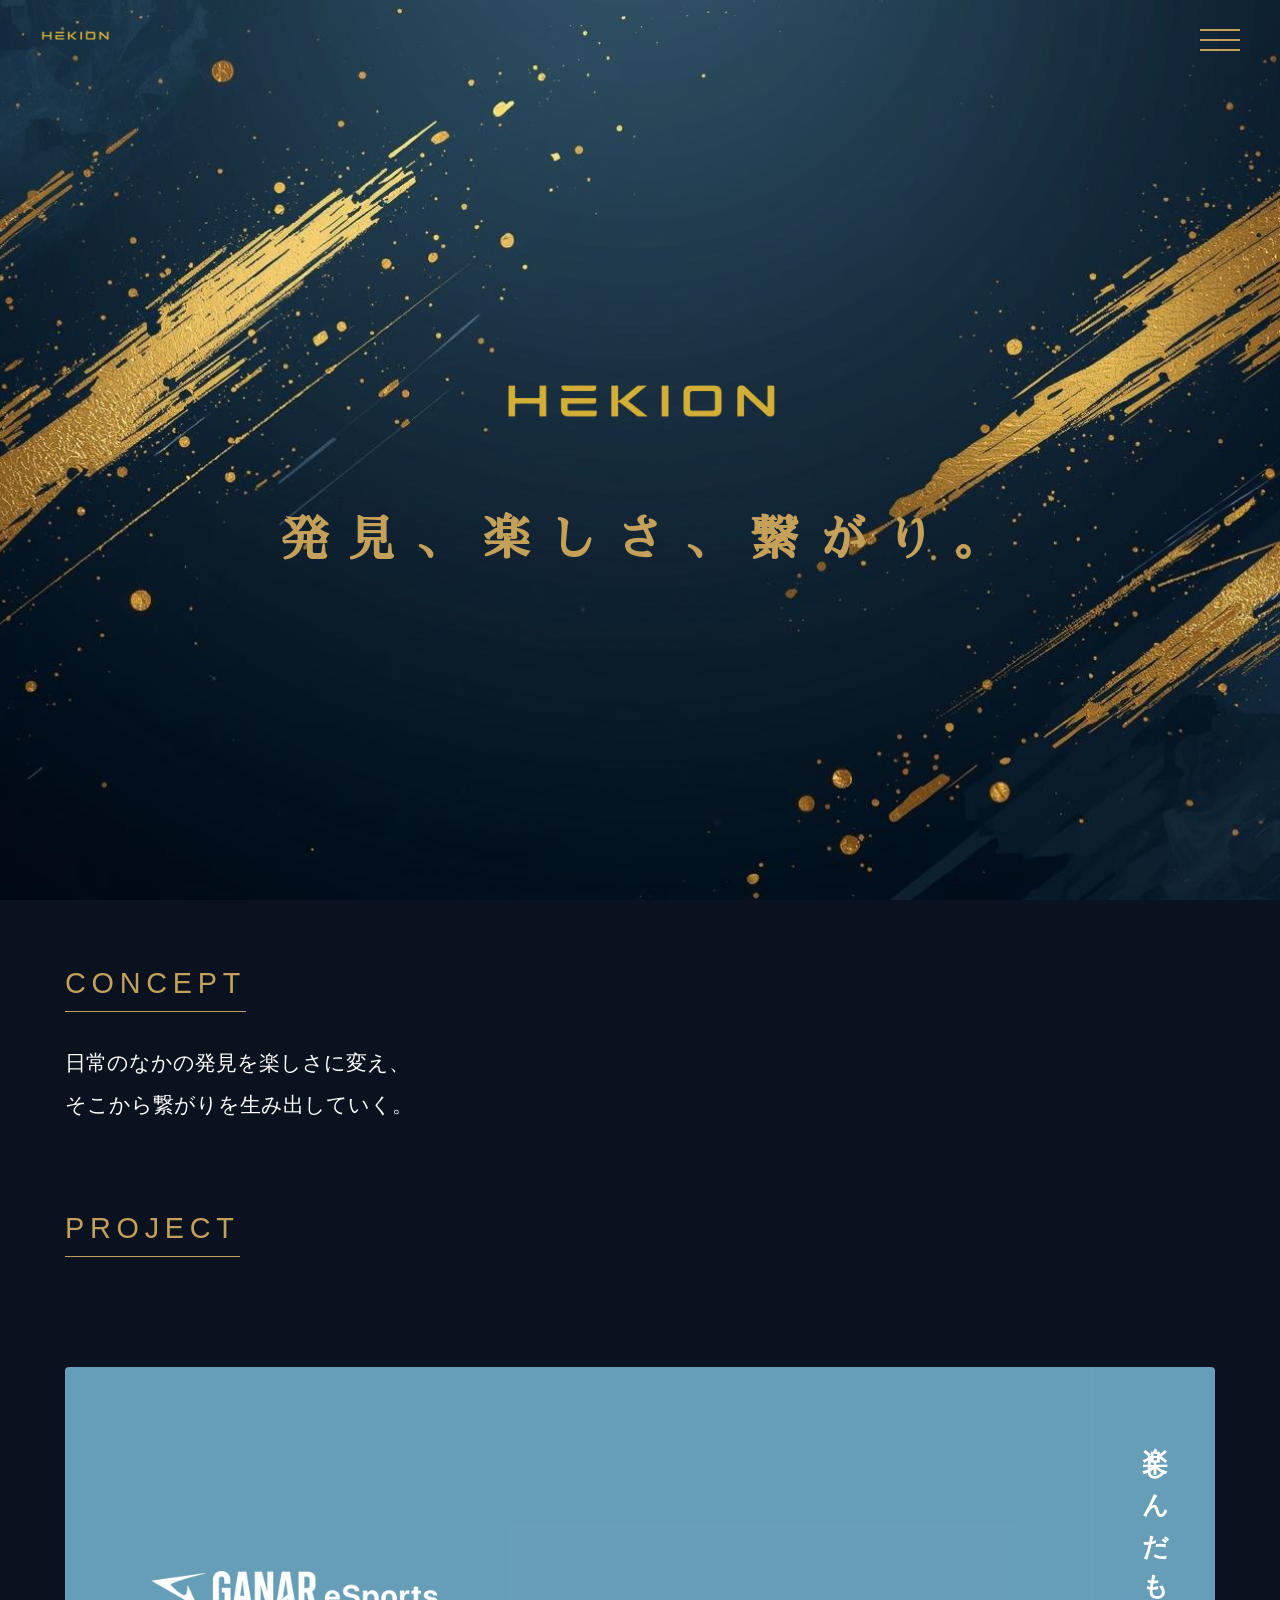
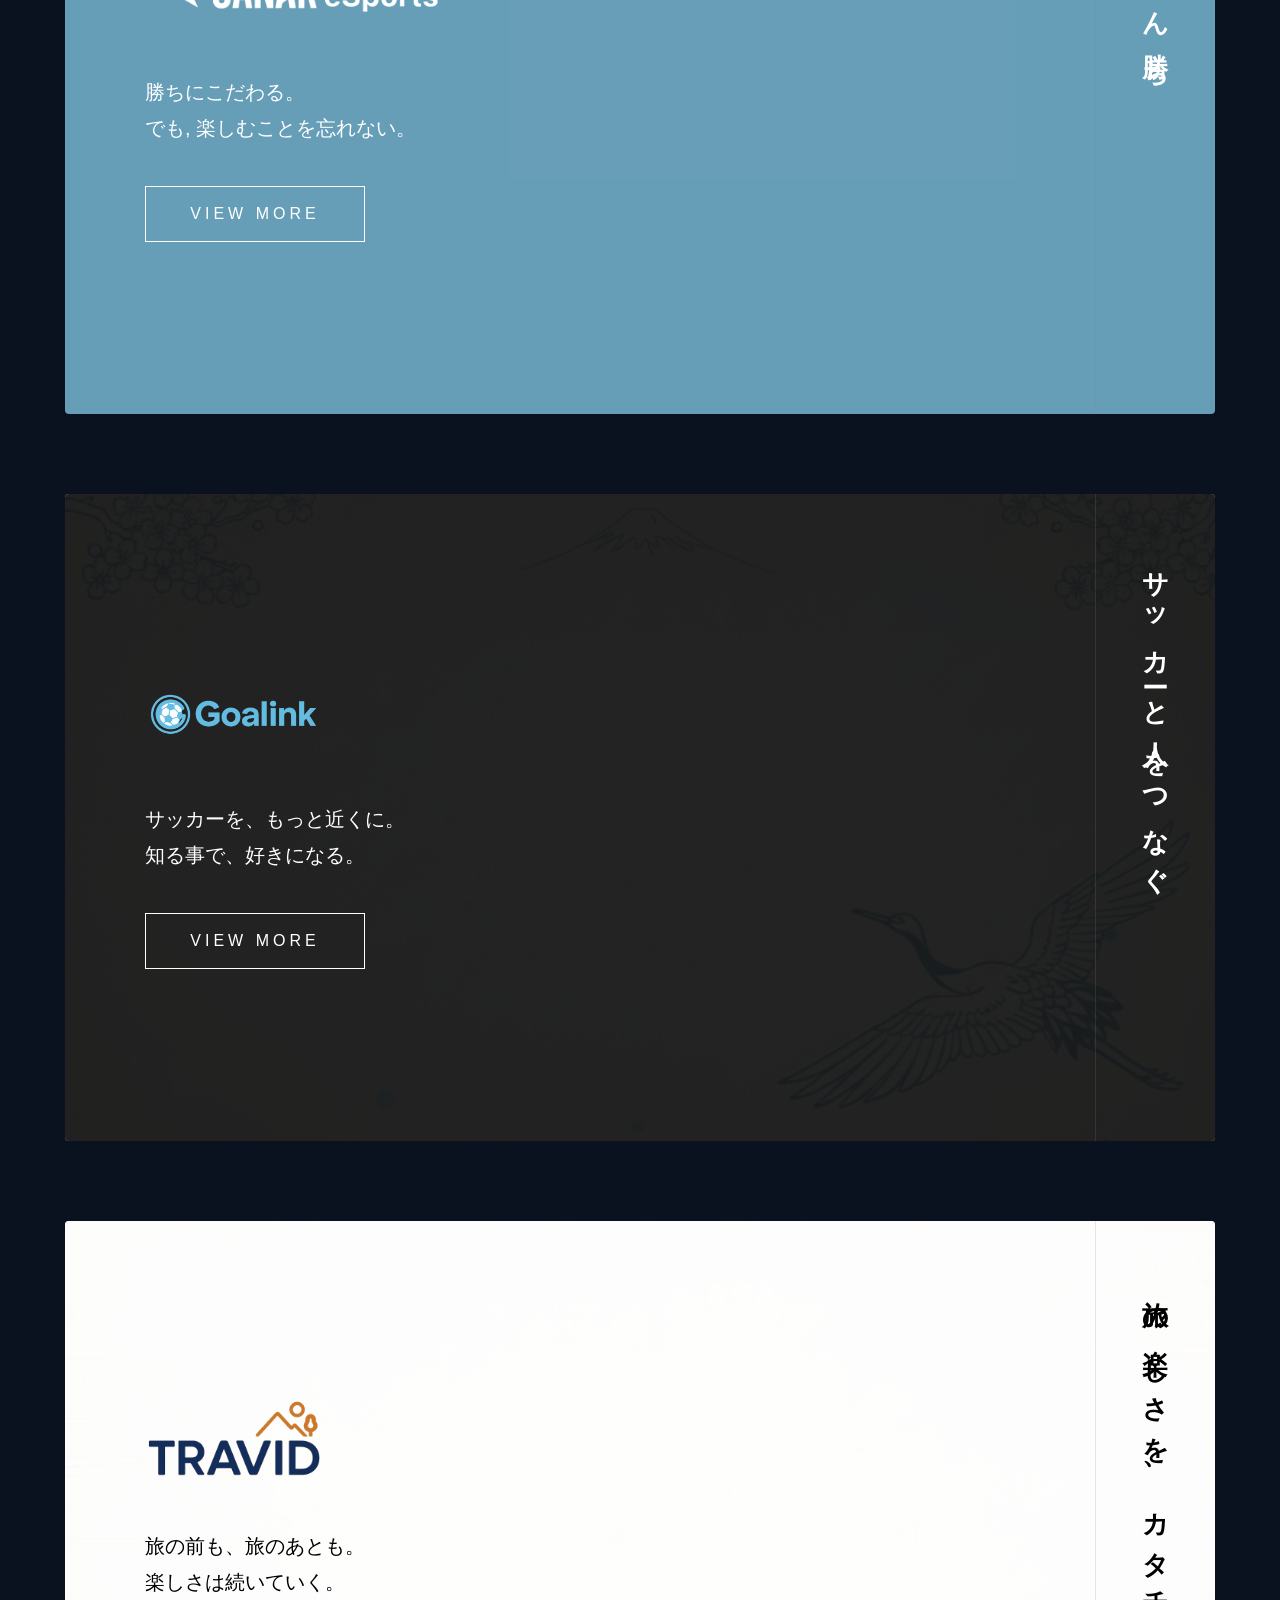
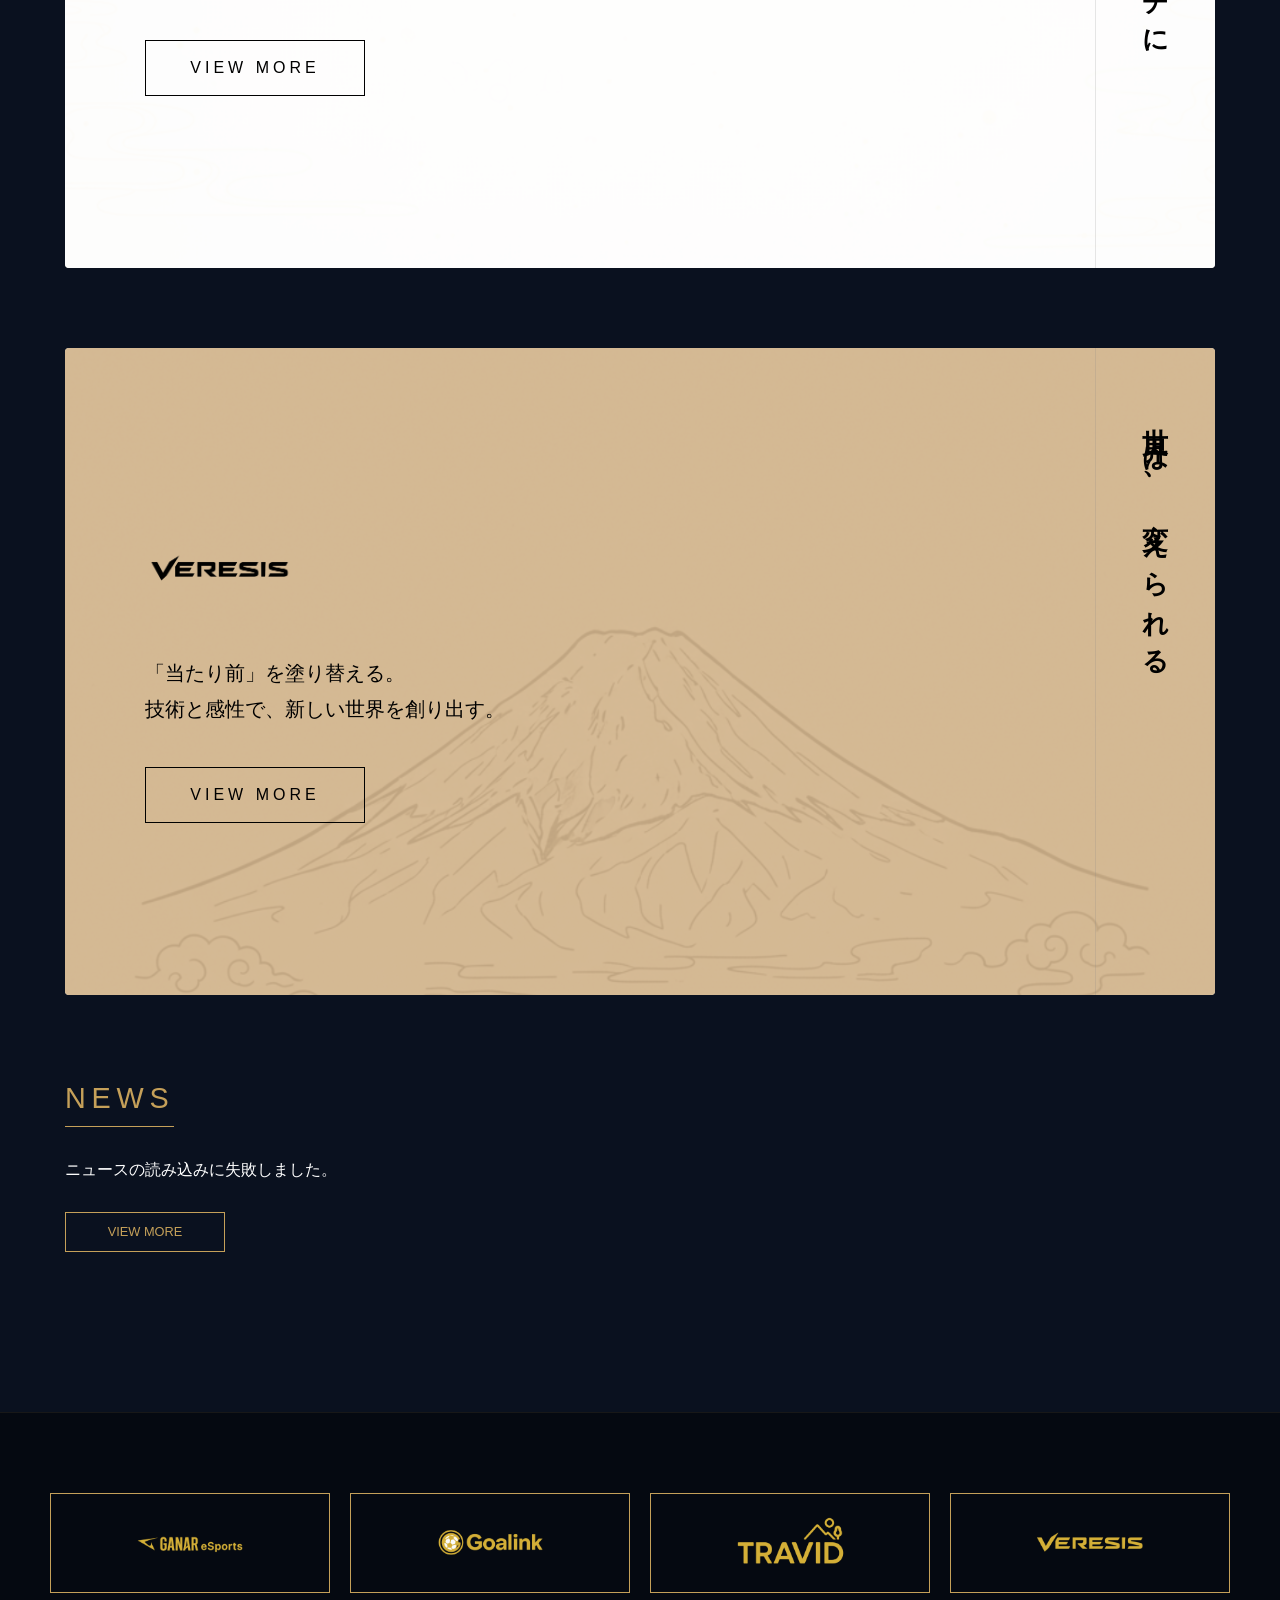
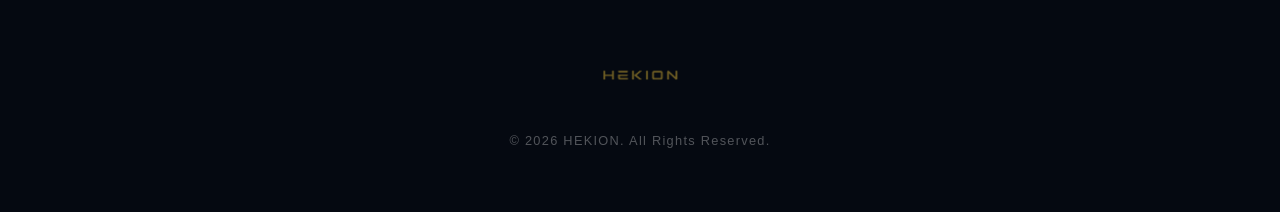
==== index.html @ 3b3b5513 "Update index.html" ====
<!DOCTYPE html>
<html lang="ja">
<head>
    <meta charset="UTF-8">
    <meta name="viewport" content="width=device-width, initial-scale=1.0, maximum-scale=1.0, user-scalable=no">
    <title>HEKION公式サイト</title>
    <link rel="stylesheet" href="https://cdnjs.cloudflare.com/ajax/libs/font-awesome/6.0.0/css/all.min.css">
    <link href="https://fonts.googleapis.com/css2?family=Sawarabi+Mincho&display=swap" rel="stylesheet">
    <style>
        :root {
            --bg-navy: #0a111f;
            --gold: #c5a059;
            --white: #ffffff;
            --black: #000000;
            --overlay-ganar: rgba(135, 206, 235, 0.75);
            --overlay-goalink: rgba(0, 0, 0, 0.85);
            --overlay-travid: rgba(255, 255, 255, 0.95);
            --overlay-veresis: rgba(210, 180, 140, 0.9); /* サンドベージュのオーバーレイ */
            --ease-out-expo: cubic-bezier(0.19, 1, 0.22, 1);
        }

        /* Base Settings */
        * { margin: 0; padding: 0; box-sizing: border-box; outline: none; }
        html { font-size: 16px; scroll-behavior: smooth; }
        body {
            background-color: var(--bg-navy);
            color: var(--white);
            font-family: "Helvetica Neue", Arial, "Hiragino Kaku Gothic ProN", sans-serif;
            overflow-x: hidden;
            line-height: 1.6;
            -webkit-font-smoothing: antialiased;
        }

        .bg-layer { position: fixed; inset: 0; z-index: -1; pointer-events: none; }
        .bg-pattern {
            position: absolute; inset: 0;
            background-image: radial-gradient(circle at 2px 2px, rgba(197, 160, 89, 0.08) 1.5px, transparent 0);
            background-size: 50px 50px;
        }

        /* Header */
        header {
            position: fixed; top: 0; left: 0; width: 100%; height: 80px;
            display: flex; justify-content: space-between; align-items: center;
            padding: 0 40px; z-index: 5000; transition: 0.4s;
        }
        header.scrolled { background: rgba(10, 17, 31, 0.9); backdrop-filter: blur(10px); height: 70px; }
        .header-logo img { height: 40px; cursor: pointer; }

        .menu-open-btn {
            background: none; border: none; cursor: pointer;
            width: 40px; height: 40px; display: flex; flex-direction: column; justify-content: center; gap: 8px;
        }
        .menu-open-btn span { display: block; width: 100%; height: 2px; background: var(--gold); transition: 0.3s; }

        /* Side Menu */
        .side-nav {
            position: fixed; top: 0; right: -100%; width: 100%; max-width: 400px; height: 100vh;
            background: #050911; z-index: 9000; transition: right 0.6s var(--ease-out-expo);
            padding: 100px 40px; box-shadow: -10px 0 30px rgba(0,0,0,0.5);
        }
        .side-nav.active { right: 0; }
        .menu-close-btn {
            position: absolute; top: 30px; right: 30px; background: none; border: none;
            width: 44px; height: 44px; cursor: pointer; display: flex; justify-content: center; align-items: center;
        }
        .menu-close-btn i { color: var(--gold); font-size: 2rem; }
        .side-nav ul { list-style: none; }
        .side-nav li { margin-bottom: 25px; }
        .side-nav a { 
            color: var(--white); text-decoration: none; font-size: 0.95rem; 
            display: flex; align-items: center; justify-content: flex-start;
        }
        .side-nav small { color: var(--gold); opacity: 0.6; margin-left: 15px; font-size: 0.75rem; }
        .side-submenu { padding: 15px 0 0 20px; display: none; }
        .side-submenu.open { display: block; }
        .side-nav a i { margin-left: 10px; font-size: 0.8rem; }

        /* Main Visual */
        .mv { width: 100%; height: 100vh; position: relative; display: flex; flex-direction: column; justify-content: center; align-items: center; text-align: center; padding: 0 20px; }
        .mv-bg { position: absolute; inset: 0; background-size: cover; background-position: center; z-index: -1; }
        @media (min-width: 769px) { .mv-bg { background-image: url('mv_pc_bg.png'); } }
        @media (max-width: 768px) { .mv-bg { background-image: url('mv_sp_bg.png'); } }
        .mv-logo { width: 280px; max-width: 70%; margin-bottom: 20px; opacity: 0; transform: translateY(20px); transition: 1s 0.3s forwards; }
        .mv-copy {
            font-family: 'Sawarabi Mincho', serif;
            font-size: clamp(1rem, 6vw, 3rem); color: var(--gold); letter-spacing: 0.4em; font-weight: bold;
            white-space: nowrap; margin-left: 0.4em; opacity: 0; transform: translateY(20px); transition: 1s 0.6s forwards;
        }
        .loaded .mv-logo, .loaded .mv-copy { opacity: 1; transform: translateY(0); }

        /* Content Area */
        .main-content { max-width: 1200px; margin: 0 auto; padding: 60px 25px; }
        .section-title { 
            font-size: 1.8rem; color: var(--gold); letter-spacing: 0.2em; 
            border-bottom: 1px solid var(--gold); padding-bottom: 5px; 
            display: table;
            font-weight: 200; margin-bottom: 30px; 
        }
        .concept-body { margin-bottom: 80px; }
        .concept-text { font-size: 1.3rem; line-height: 2; font-weight: 300; }

        /* Project Cards */
        .project-grid { display: flex; flex-direction: column; gap: 80px; }
        .project-card { position: relative; width: 100%; aspect-ratio: 16 / 9; display: flex; border-radius: 4px; overflow: hidden; }
        .card-bg { position: absolute; inset: 0; background-size: cover; background-position: center; z-index: 1; }
        .card-ganar .card-bg { background-image: url('bg_ganar.png'); }
        .card-goalink .card-bg { background-image: url('bg_goalink.png'); }
        .card-travid .card-bg { background-image: url('bg_travid.png'); }
        .card-veresis .card-bg { background-image: url('bg_veresis.png'); }
        
        .project-card::before { content: ""; position: absolute; inset: 0; z-index: 2; }
        .card-ganar::before { background: var(--overlay-ganar); }
        .card-goalink::before { background: var(--overlay-goalink); }
        .card-travid::before { background: var(--overlay-travid); }
        .card-veresis::before { background: var(--overlay-veresis); }

        .card-inner { position: relative; z-index: 10; flex: 1; padding: 80px; display: flex; flex-direction: column; justify-content: center; align-items: flex-start; }
        .card-logo { height: 100px; width: auto; max-width: 70%; object-fit: contain; margin-bottom: 35px; }
        .card-desc { font-size: 1.25rem; margin-bottom: 40px; line-height: 1.8; font-weight: 400; }
        .btn-viewmore { width: 220px; height: 56px; display: flex; justify-content: center; align-items: center; border: 1px solid currentColor; text-decoration: none; font-size: 1rem; letter-spacing: 0.25em; color: inherit; transition: 0.3s; }
        .btn-viewmore:hover { background: rgba(255, 255, 255, 0.1); }

        .card-side { position: relative; z-index: 10; width: 120px; display: flex; flex-direction: column; justify-content: center; align-items: center; padding: 60px 0; writing-mode: vertical-rl; font-size: 1.6rem; letter-spacing: 0.4em; border-left: 1px solid rgba(128, 128, 128, 0.2); font-weight: bold; }
        .card-side span { white-space: nowrap; display: flex; flex-direction: column; justify-content: flex-end; height: 100%; }
        
        .card-ganar, .card-goalink { color: var(--white); } 
        .card-travid, .card-veresis { color: var(--black); }

        /* News */
        .news-section { margin-top: 80px; }
        .news-item { padding: 20px 0; border-bottom: 1px solid rgba(197, 160, 89, 0.1); cursor: pointer; display: flex; flex-direction: column; gap: 8px; }
        .news-meta { display: flex; align-items: center; gap: 15px; }
        .news-date { color: var(--gold); font-weight: bold; font-size: 0.95rem; }
        .news-tag { background: var(--gold); color: var(--bg-navy); font-size: 0.7rem; padding: 2px 10px; font-weight: bold; border-radius: 2px; text-transform: uppercase; }
        .news-text { font-size: 1rem; }
        .news-btn-area { margin-top: 30px; }
        .btn-news-more { width: 160px; height: 40px; display: flex; justify-content: center; align-items: center; border: 1px solid var(--gold); color: var(--gold); text-decoration: none; font-size: 0.8rem; }

        /* Footer */
        footer { background: #050911; padding: 80px 20px 60px; text-align: center; margin-top: 100px; border-top: 1px solid rgba(197, 160, 89, 0.1); }
        .footer-site-links { display: flex; justify-content: center; gap: 20px; margin-bottom: 60px; flex-wrap: wrap; }
        .footer-link-box { width: 280px; height: 100px; border: 1px solid var(--gold); display: flex; justify-content: center; align-items: center; text-decoration: none; transition: 0.4s; padding: 10px; }
        .footer-link-box:hover { background: rgba(197, 160, 89, 0.05); }
        .footer-link-box img { max-height: 80%; max-width: 90%; object-fit: contain; }
        .footer-logo { height: 45px; opacity: 0.5; margin-bottom: 25px; }
        .copyright { font-size: 0.8rem; opacity: 0.3; letter-spacing: 0.1em; }

        /* Page Top Button */
        .pagetop {
            position: fixed; right: 30px; bottom: 30px; width: 60px; height: 60px;
            background: transparent; border: 2px solid var(--gold); border-radius: 50%;
            display: flex; justify-content: center; align-items: center; z-index: 4000;
            text-decoration: none; transition: 0.4s; opacity: 0; visibility: hidden;
        }
        .pagetop.visible { opacity: 1; visibility: visible; }
        .pagetop::before {
            content: ""; width: 15px; height: 15px; border-top: 2px solid var(--gold); border-left: 2px solid var(--gold);
            transform: rotate(45deg) translate(3px, 3px);
        }

        @media (max-width: 768px) {
            .main-content { padding: 40px 20px; }
            .project-grid { gap: 60px; }
            .card-inner { padding: 25px; }
            .card-logo { height: 45px; margin-bottom: 15px; }
            .card-desc { font-size: 0.8rem; margin-bottom: 20px; }
            .btn-viewmore { width: 140px; height: 40px; font-size: 0.75rem; }
            .card-side { width: 50px; font-size: 0.85rem; padding: 20px 0; }
            .card-side span { white-space: normal; justify-content: flex-end; }
            .card-side br { display: block; }
            .footer-site-links { flex-direction: column; align-items: center; }
            .footer-link-box { width: 100%; max-width: 320px; height: 85px; }
            .pagetop { right: 20px; bottom: 20px; width: 50px; height: 50px; }
        }
        
        @media (min-width: 769px) {
            .card-side br { display: none; }
            .card-side span { white-space: nowrap; }
        }
    </style>
</head>
<body>
    <div class="bg-layer"><div class="bg-pattern"></div></div>

    <header id="header">
        <div class="header-logo" onclick="location.href='index.html'"><img src="gold_hekionlogo.png" alt="HEKION"></div>
        <button class="menu-open-btn" id="openBtn"><span></span><span></span><span></span></button>
    </header>

    <nav class="side-nav" id="sideNav">
        <button class="menu-close-btn" id="closeBtn"><i class="fas fa-times"></i></button>
        <ul>
            <li><a href="index.html">TOP<small>トップ</small></a></li>
            <li><a href="about.html">ABOUT<small>HEKIONについて</small></a></li>
            <li>
                <a href="#" id="toggleProjects">PROJECTS<small>事業紹介</small> <i class="fas fa-chevron-down"></i></a>
                <ul class="side-submenu" id="subMenu">
                    <li><a href="ganar.html">- GANAR</a></li>
                    <li><a href="goalink.html">- Goalink</a></li>
                    <li><a href="travid.html">- TRAVID</a></li>
                    <li><a href="veresis.html">- VERESIS</a></li>
                </ul>
            </li>
            <li><a href="news.html">NEWS<small>ニュース</small></a></li>
        </ul>
    </nav>

    <section class="mv" id="mv">
        <div class="mv-bg"></div>
        <img src="gold_hekionlogo.png" class="mv-logo">
        <h1 class="mv-copy">発見、楽しさ、繋がり。</h1>
    </section>

    <main class="main-content">
        <section class="concept-body">
            <h2 class="section-title">CONCEPT</h2>
            <p class="concept-text">日常のなかの発見を楽しさに変え、<br>そこから繋がりを生み出していく。</p>
        </section>

        <section class="project-grid">
            <div><h2 class="section-title">PROJECT</h2></div>
            
            <div class="project-card card-ganar">
                <div class="card-bg"></div>
                <div class="card-inner">
                    <img src="ganarlogo.png" class="card-logo">
                    <p class="card-desc">勝ちにこだわる。<br>でも, 楽しむことを忘れない。</p>
                    <a href="ganar.html" class="btn-viewmore">VIEW MORE</a>
                </div>
                <div class="card-side"><span>楽しんだもん勝ち</span></div>
            </div>

            <div class="project-card card-goalink">
                <div class="card-bg"></div>
                <div class="card-inner">
                    <img src="goalinklogo.png" class="card-logo">
                    <p class="card-desc">サッカーを、もっと近くに。<br>知る事で、好きになる。</p>
                    <a href="goalink.html" class="btn-viewmore">VIEW MORE</a>
                </div>
                <div class="card-side"><span>サッカーと人を<br>つなぐ</span></div>
            </div>

            <div class="project-card card-travid">
                <div class="card-bg"></div>
                <div class="card-inner">
                    <img src="travidlogo.png" class="card-logo">
                    <p class="card-desc">旅の前も、旅のあとも。<br>楽しさは続いていく。</p>
                    <a href="travid.html" class="btn-viewmore">VIEW MORE</a>
                </div>
                <div class="card-side"><span>旅の楽しさを、<br>カタチに</span></div>
            </div>

            <div class="project-card card-veresis">
                <div class="card-bg"></div>
                <div class="card-inner">
                    <img src="veresislogo.png" class="card-logo">
                    <p class="card-desc">「当たり前」を塗り替える。<br>技術と感性で、新しい世界を創り出す。</p>
                    <a href="veresis.html" class="btn-viewmore">VIEW MORE</a>
                </div>
                <div class="card-side"><span>世界は、<br>変えられる</span></div>
            </div>
        </section>

        <section class="news-section">
            <h2 class="section-title">NEWS</h2>
            <div id="news-container">
                <p>Loading news...</p>
            </div>
            <div class="news-btn-area"><a href="news.html" class="btn-news-more">VIEW MORE</a></div>
        </section>
    </main>

    <footer>
        <div class="footer-site-links">
            <a href="https://hekion.github.io/ganar/index.html" class="footer-link-box" target="_blank" rel="noopener noreferrer"><img src="gold_ganarlogo.png" alt="GANAR"></a>
            <a href="https://hekion.github.io/goalinkjp/index.html" class="footer-link-box" target="_blank" rel="noopener noreferrer"><img src="gold_goalinklogo.png" alt="Goalink"></a>
            <a href="https://note.com/travid" class="footer-link-box" target="_blank" rel="noopener noreferrer"><img src="gold_travidlogo.png" alt="TRAVID"></a>
            <a href="https://hekion.github.io/veresis/" class="footer-link-box" target="_blank" rel="noopener noreferrer"><img src="gold_veresislogo.png" alt="VERESIS"></a>
        </div>
        <img src="gold_hekionlogo.png" class="footer-logo">
        <p class="copyright">&copy; 2026 HEKION. All Rights Reserved.</p>
    </footer>

    <a href="#" class="pagetop" id="pageTop"></a>

    <script>
        const openBtn = document.getElementById('openBtn');
        const closeBtn = document.getElementById('closeBtn');
        const sideNav = document.getElementById('sideNav');
        const toggleProjects = document.getElementById('toggleProjects');
        const subMenu = document.getElementById('subMenu');
        const pageTop = document.getElementById('pageTop');

        window.onload = () => {
            document.getElementById('mv').classList.add('loaded');
            fetchNews();
        };

        async function fetchNews() {
            const endpoint = "https://script.google.com/macros/s/AKfycbxsimQpAMn1nBVO2Kp5tqby_KeX-8Tk3Me8WVokGIVbaUmF2EdtmXCXdtXSskSYsAf1/exec";
            const container = document.getElementById('news-container');
            
            try {
                const response = await fetch(endpoint);
                const data = await response.json();
                
                container.innerHTML = '';
                if (!data || data.length === 0) {
                    container.innerHTML = '<p>現在ニュースはありません。</p>';
                    return;
                }
                
                const latestThree = data.slice(0, 3);
                
                latestThree.forEach(item => {
                    const html = `
                        <div class="news-item" onclick="location.href='newspage.html?id=${item.id}'">
                            <div class="news-meta">
                                <span class="news-date">${item.date}</span>
                                <span class="news-tag">${item.tag}</span>
                            </div>
                            <span class="news-text">${item.title}</span>
                        </div>
                    `;
                    container.insertAdjacentHTML('beforeend', html);
                });
            } catch (error) {
                container.innerHTML = '<p>ニュースの読み込みに失敗しました。</p>';
            }
        }

        openBtn.onclick = () => sideNav.classList.add('active');
        closeBtn.onclick = () => sideNav.classList.remove('active');
        toggleProjects.onclick = (e) => { e.preventDefault(); subMenu.classList.toggle('open'); };
        
        window.onscroll = () => {
            const header = document.getElementById('header');
            if (window.pageYOffset > 50) header.classList.add('scrolled');
            else header.classList.remove('scrolled');
            
            if (window.pageYOffset > 300) pageTop.classList.add('visible');
            else pageTop.classList.remove('visible');
        };

        pageTop.onclick = (e) => {
            e.preventDefault();
            window.scrollTo({ top: 0, behavior: 'smooth' });
        };
    </script>
</body>
</html>
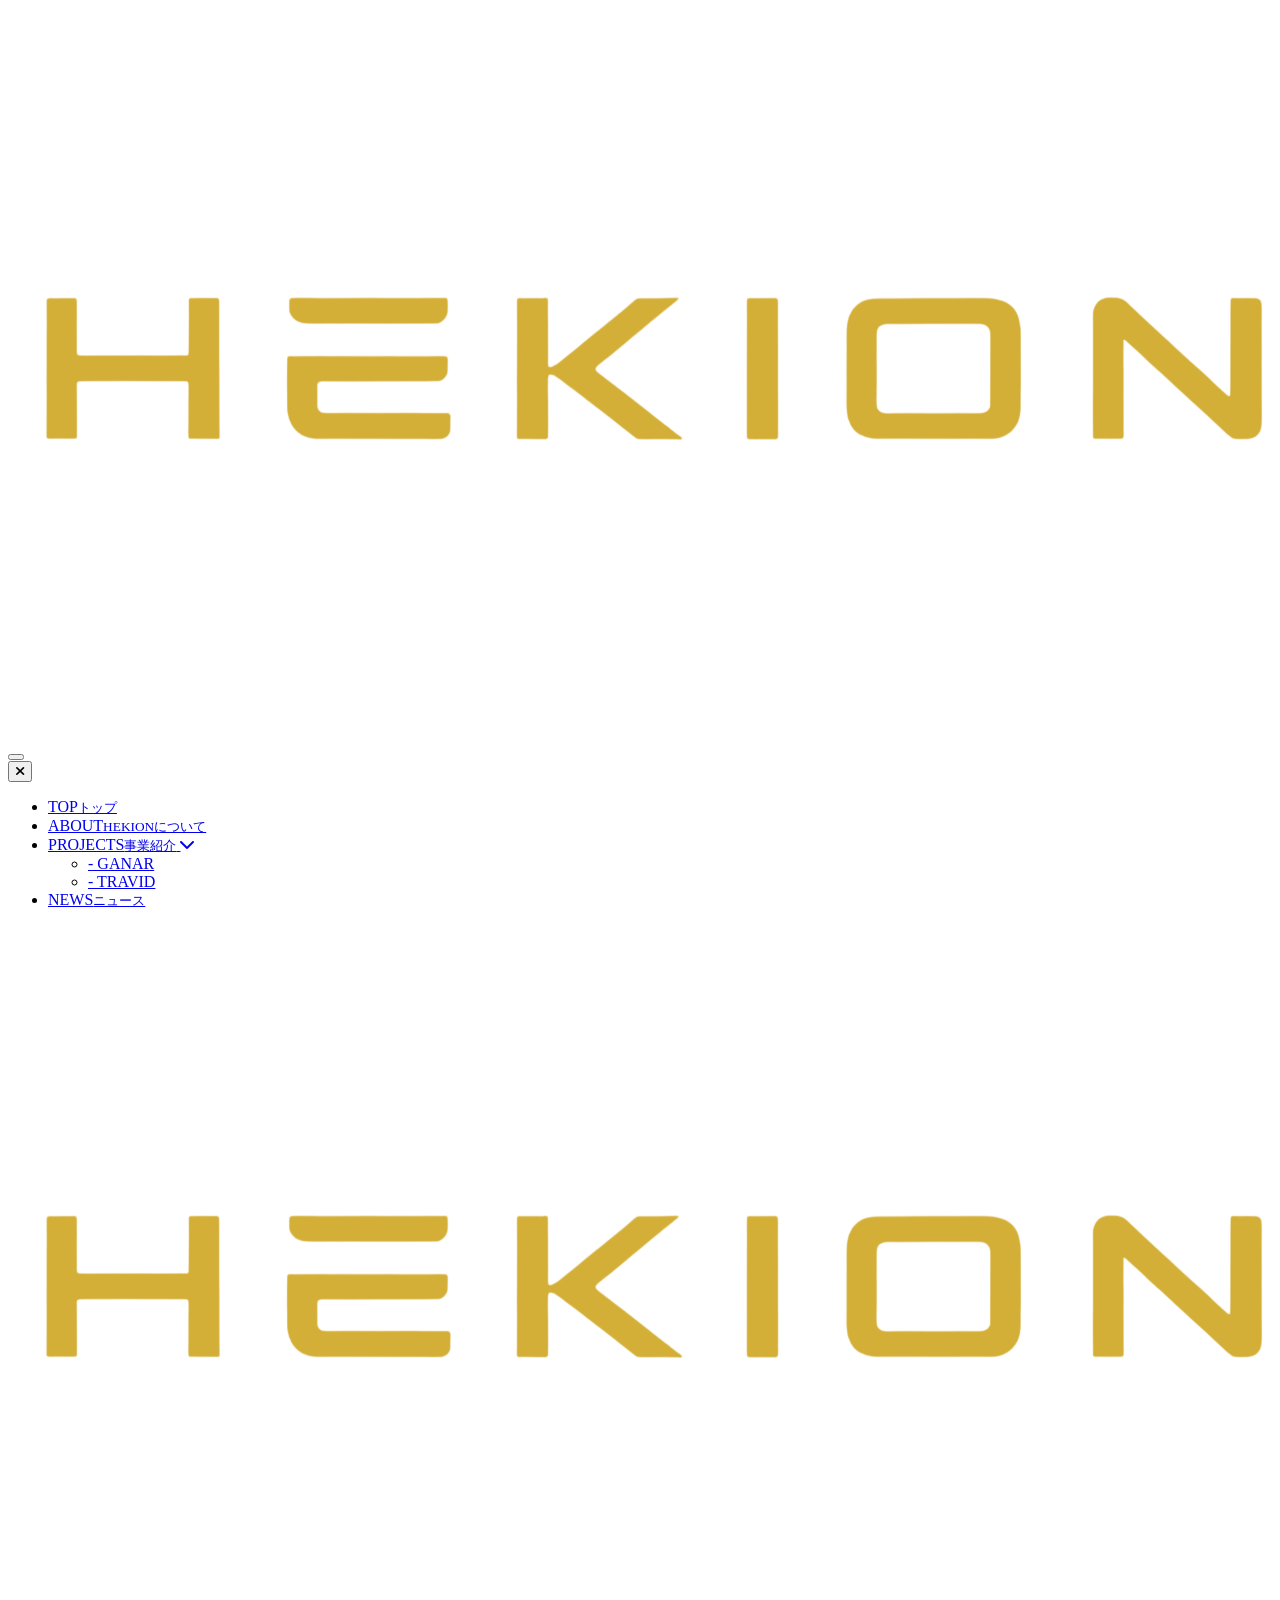
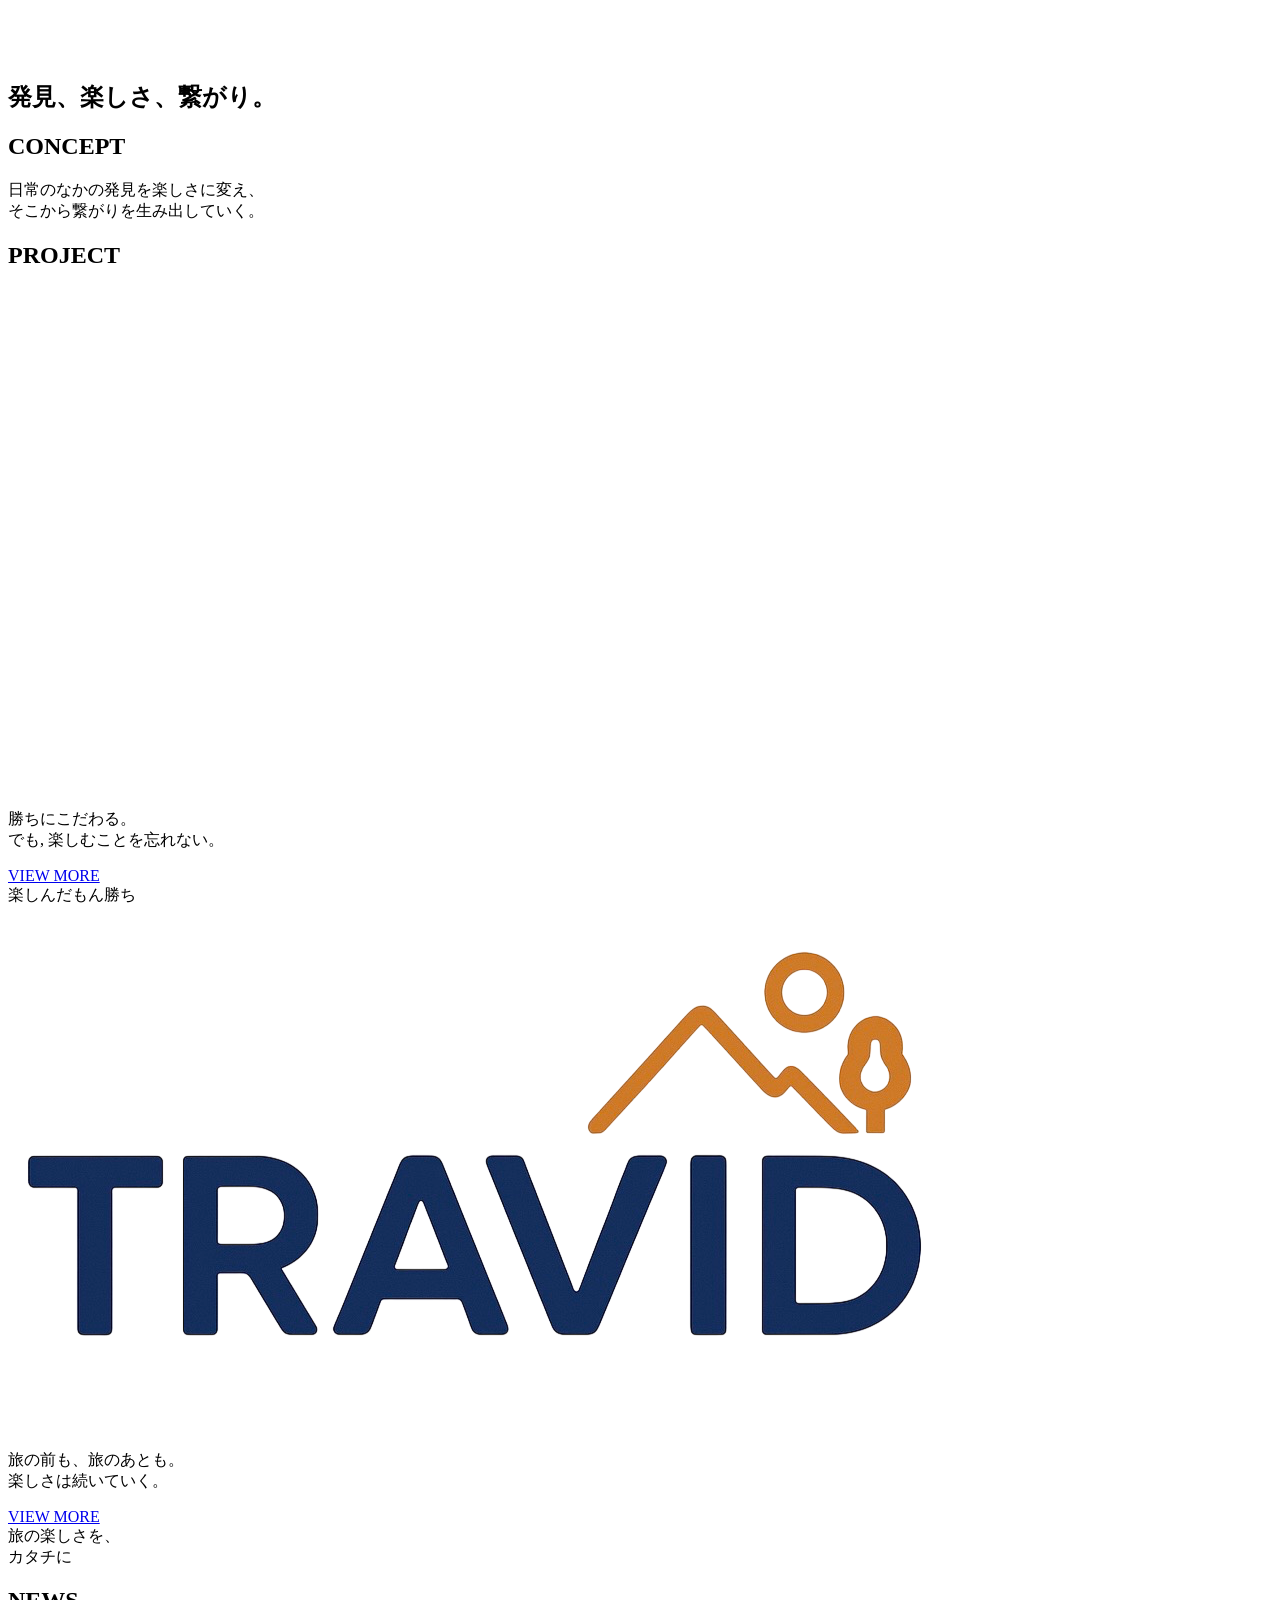
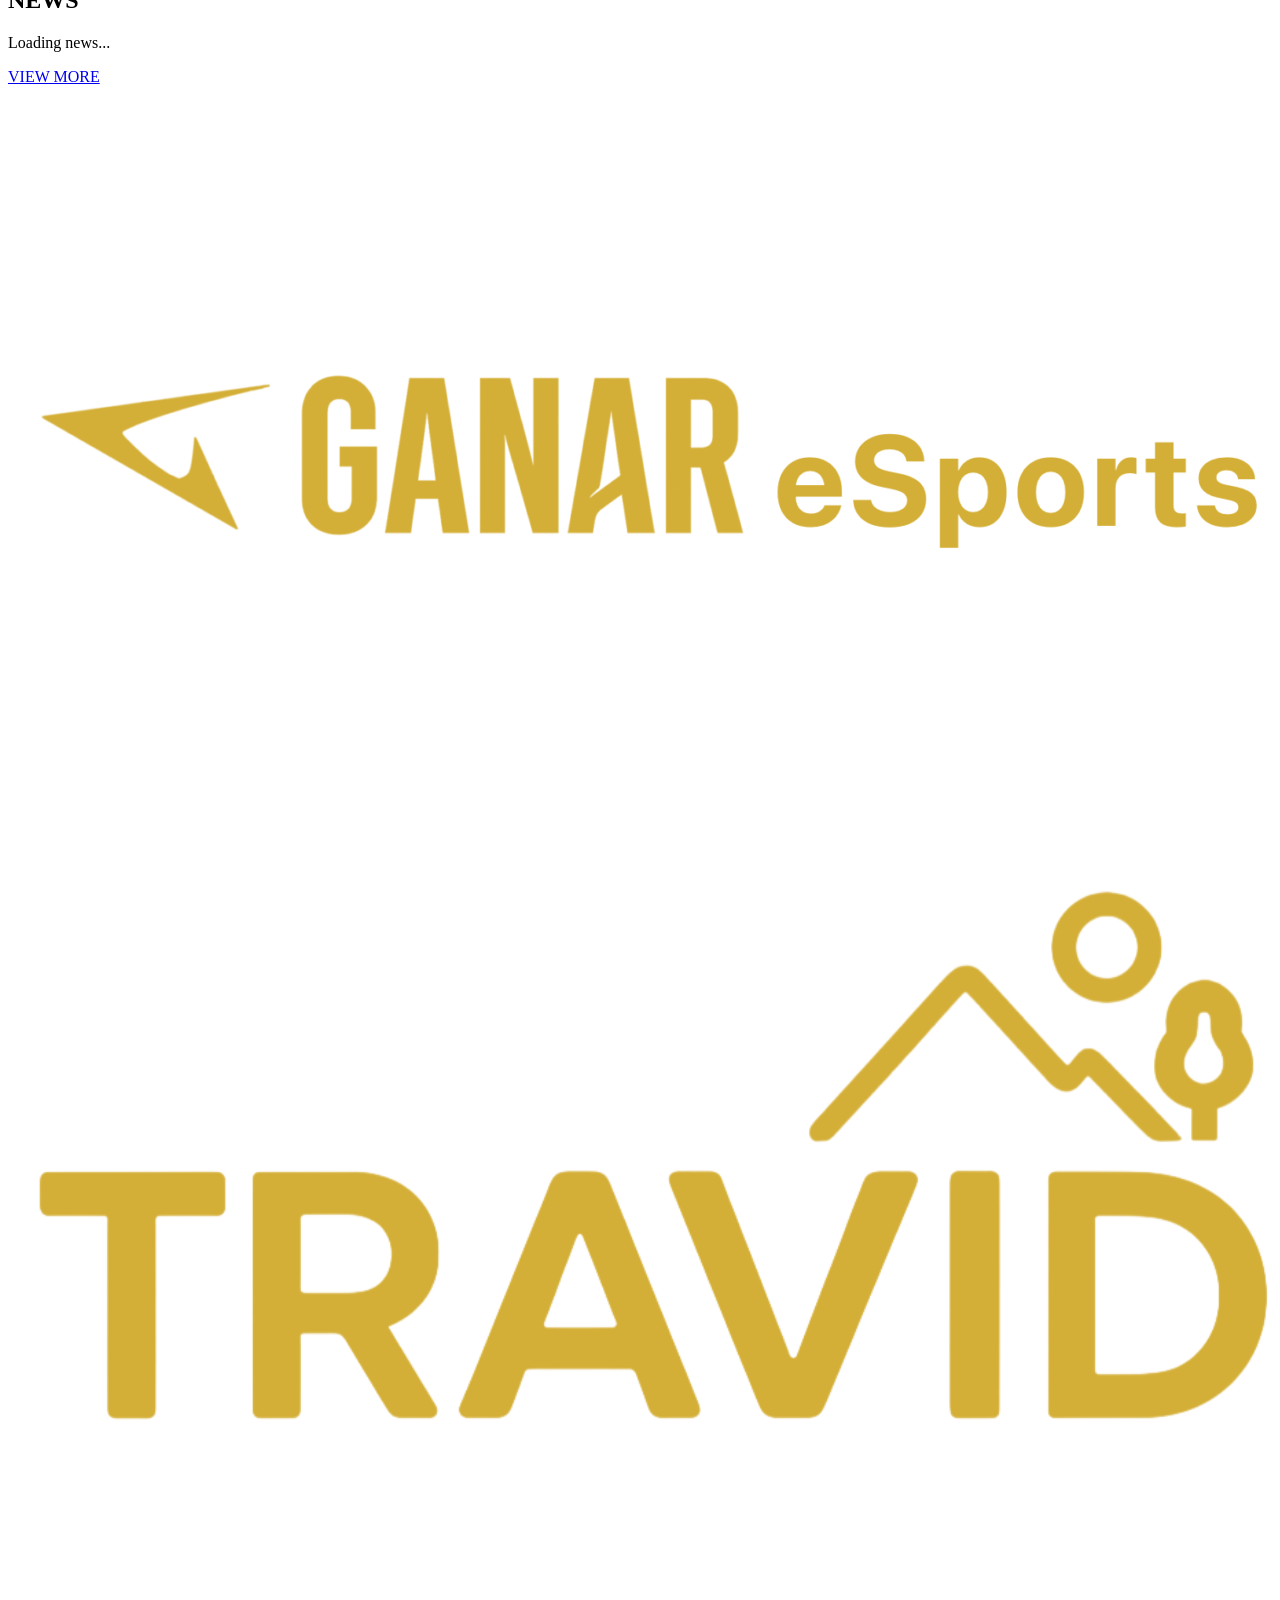
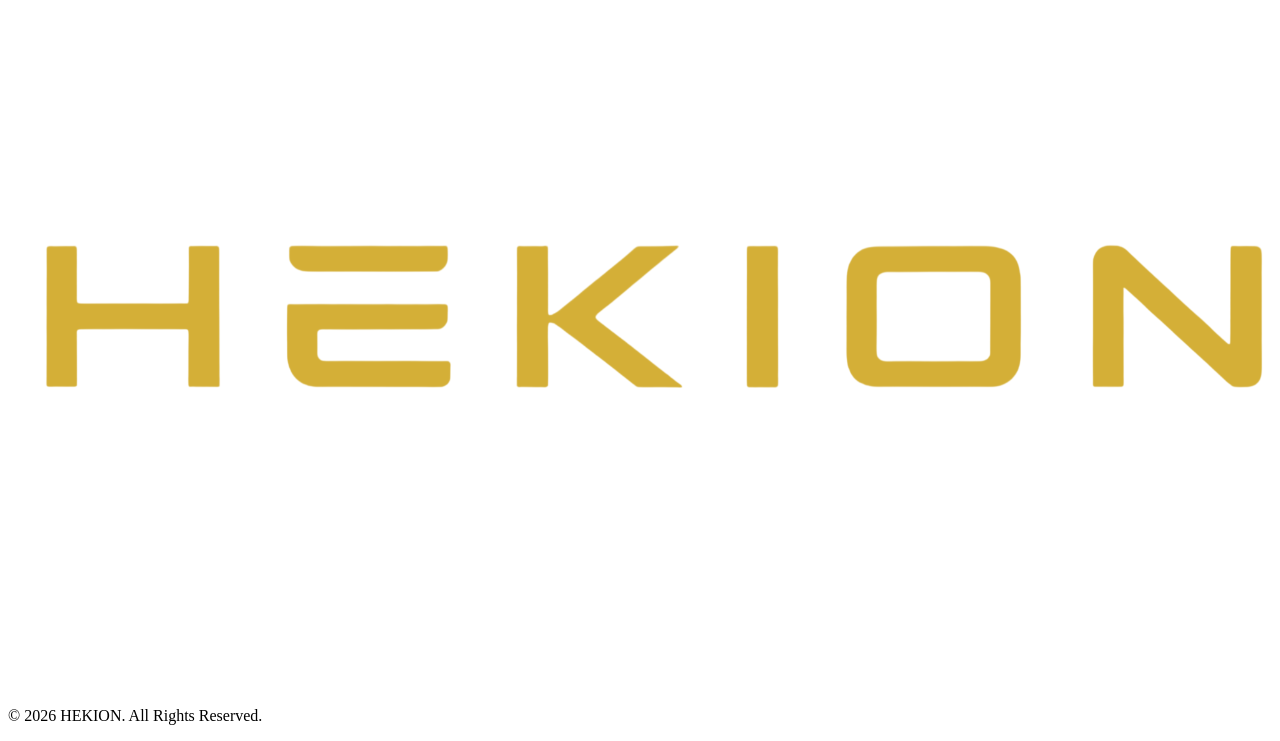
==== commit db920552: "Refactor styles and update project links Removed internal styles and added external stylesheet link." ====
--- a/index.html
+++ b/index.html
@@ -6,179 +6,7 @@
     <title>HEKION公式サイト</title>
     <link rel="stylesheet" href="https://cdnjs.cloudflare.com/ajax/libs/font-awesome/6.0.0/css/all.min.css">
     <link href="https://fonts.googleapis.com/css2?family=Sawarabi+Mincho&display=swap" rel="stylesheet">
-    <style>
-        :root {
-            --bg-navy: #0a111f;
-            --gold: #c5a059;
-            --white: #ffffff;
-            --black: #000000;
-            --overlay-ganar: rgba(135, 206, 235, 0.75);
-            --overlay-goalink: rgba(0, 0, 0, 0.85);
-            --overlay-travid: rgba(255, 255, 255, 0.95);
-            --overlay-veresis: rgba(210, 180, 140, 0.9); /* サンドベージュのオーバーレイ */
-            --ease-out-expo: cubic-bezier(0.19, 1, 0.22, 1);
-        }
-
-        /* Base Settings */
-        * { margin: 0; padding: 0; box-sizing: border-box; outline: none; }
-        html { font-size: 16px; scroll-behavior: smooth; }
-        body {
-            background-color: var(--bg-navy);
-            color: var(--white);
-            font-family: "Helvetica Neue", Arial, "Hiragino Kaku Gothic ProN", sans-serif;
-            overflow-x: hidden;
-            line-height: 1.6;
-            -webkit-font-smoothing: antialiased;
-        }
-
-        .bg-layer { position: fixed; inset: 0; z-index: -1; pointer-events: none; }
-        .bg-pattern {
-            position: absolute; inset: 0;
-            background-image: radial-gradient(circle at 2px 2px, rgba(197, 160, 89, 0.08) 1.5px, transparent 0);
-            background-size: 50px 50px;
-        }
-
-        /* Header */
-        header {
-            position: fixed; top: 0; left: 0; width: 100%; height: 80px;
-            display: flex; justify-content: space-between; align-items: center;
-            padding: 0 40px; z-index: 5000; transition: 0.4s;
-        }
-        header.scrolled { background: rgba(10, 17, 31, 0.9); backdrop-filter: blur(10px); height: 70px; }
-        .header-logo img { height: 40px; cursor: pointer; }
-
-        .menu-open-btn {
-            background: none; border: none; cursor: pointer;
-            width: 40px; height: 40px; display: flex; flex-direction: column; justify-content: center; gap: 8px;
-        }
-        .menu-open-btn span { display: block; width: 100%; height: 2px; background: var(--gold); transition: 0.3s; }
-
-        /* Side Menu */
-        .side-nav {
-            position: fixed; top: 0; right: -100%; width: 100%; max-width: 400px; height: 100vh;
-            background: #050911; z-index: 9000; transition: right 0.6s var(--ease-out-expo);
-            padding: 100px 40px; box-shadow: -10px 0 30px rgba(0,0,0,0.5);
-        }
-        .side-nav.active { right: 0; }
-        .menu-close-btn {
-            position: absolute; top: 30px; right: 30px; background: none; border: none;
-            width: 44px; height: 44px; cursor: pointer; display: flex; justify-content: center; align-items: center;
-        }
-        .menu-close-btn i { color: var(--gold); font-size: 2rem; }
-        .side-nav ul { list-style: none; }
-        .side-nav li { margin-bottom: 25px; }
-        .side-nav a { 
-            color: var(--white); text-decoration: none; font-size: 0.95rem; 
-            display: flex; align-items: center; justify-content: flex-start;
-        }
-        .side-nav small { color: var(--gold); opacity: 0.6; margin-left: 15px; font-size: 0.75rem; }
-        .side-submenu { padding: 15px 0 0 20px; display: none; }
-        .side-submenu.open { display: block; }
-        .side-nav a i { margin-left: 10px; font-size: 0.8rem; }
-
-        /* Main Visual */
-        .mv { width: 100%; height: 100vh; position: relative; display: flex; flex-direction: column; justify-content: center; align-items: center; text-align: center; padding: 0 20px; }
-        .mv-bg { position: absolute; inset: 0; background-size: cover; background-position: center; z-index: -1; }
-        @media (min-width: 769px) { .mv-bg { background-image: url('mv_pc_bg.png'); } }
-        @media (max-width: 768px) { .mv-bg { background-image: url('mv_sp_bg.png'); } }
-        .mv-logo { width: 280px; max-width: 70%; margin-bottom: 20px; opacity: 0; transform: translateY(20px); transition: 1s 0.3s forwards; }
-        .mv-copy {
-            font-family: 'Sawarabi Mincho', serif;
-            font-size: clamp(1rem, 6vw, 3rem); color: var(--gold); letter-spacing: 0.4em; font-weight: bold;
-            white-space: nowrap; margin-left: 0.4em; opacity: 0; transform: translateY(20px); transition: 1s 0.6s forwards;
-        }
-        .loaded .mv-logo, .loaded .mv-copy { opacity: 1; transform: translateY(0); }
-
-        /* Content Area */
-        .main-content { max-width: 1200px; margin: 0 auto; padding: 60px 25px; }
-        .section-title { 
-            font-size: 1.8rem; color: var(--gold); letter-spacing: 0.2em; 
-            border-bottom: 1px solid var(--gold); padding-bottom: 5px; 
-            display: table;
-            font-weight: 200; margin-bottom: 30px; 
-        }
-        .concept-body { margin-bottom: 80px; }
-        .concept-text { font-size: 1.3rem; line-height: 2; font-weight: 300; }
-
-        /* Project Cards */
-        .project-grid { display: flex; flex-direction: column; gap: 80px; }
-        .project-card { position: relative; width: 100%; aspect-ratio: 16 / 9; display: flex; border-radius: 4px; overflow: hidden; }
-        .card-bg { position: absolute; inset: 0; background-size: cover; background-position: center; z-index: 1; }
-        .card-ganar .card-bg { background-image: url('bg_ganar.png'); }
-        .card-goalink .card-bg { background-image: url('bg_goalink.png'); }
-        .card-travid .card-bg { background-image: url('bg_travid.png'); }
-        .card-veresis .card-bg { background-image: url('bg_veresis.png'); }
-        
-        .project-card::before { content: ""; position: absolute; inset: 0; z-index: 2; }
-        .card-ganar::before { background: var(--overlay-ganar); }
-        .card-goalink::before { background: var(--overlay-goalink); }
-        .card-travid::before { background: var(--overlay-travid); }
-        .card-veresis::before { background: var(--overlay-veresis); }
-
-        .card-inner { position: relative; z-index: 10; flex: 1; padding: 80px; display: flex; flex-direction: column; justify-content: center; align-items: flex-start; }
-        .card-logo { height: 100px; width: auto; max-width: 70%; object-fit: contain; margin-bottom: 35px; }
-        .card-desc { font-size: 1.25rem; margin-bottom: 40px; line-height: 1.8; font-weight: 400; }
-        .btn-viewmore { width: 220px; height: 56px; display: flex; justify-content: center; align-items: center; border: 1px solid currentColor; text-decoration: none; font-size: 1rem; letter-spacing: 0.25em; color: inherit; transition: 0.3s; }
-        .btn-viewmore:hover { background: rgba(255, 255, 255, 0.1); }
-
-        .card-side { position: relative; z-index: 10; width: 120px; display: flex; flex-direction: column; justify-content: center; align-items: center; padding: 60px 0; writing-mode: vertical-rl; font-size: 1.6rem; letter-spacing: 0.4em; border-left: 1px solid rgba(128, 128, 128, 0.2); font-weight: bold; }
-        .card-side span { white-space: nowrap; display: flex; flex-direction: column; justify-content: flex-end; height: 100%; }
-        
-        .card-ganar, .card-goalink { color: var(--white); } 
-        .card-travid, .card-veresis { color: var(--black); }
-
-        /* News */
-        .news-section { margin-top: 80px; }
-        .news-item { padding: 20px 0; border-bottom: 1px solid rgba(197, 160, 89, 0.1); cursor: pointer; display: flex; flex-direction: column; gap: 8px; }
-        .news-meta { display: flex; align-items: center; gap: 15px; }
-        .news-date { color: var(--gold); font-weight: bold; font-size: 0.95rem; }
-        .news-tag { background: var(--gold); color: var(--bg-navy); font-size: 0.7rem; padding: 2px 10px; font-weight: bold; border-radius: 2px; text-transform: uppercase; }
-        .news-text { font-size: 1rem; }
-        .news-btn-area { margin-top: 30px; }
-        .btn-news-more { width: 160px; height: 40px; display: flex; justify-content: center; align-items: center; border: 1px solid var(--gold); color: var(--gold); text-decoration: none; font-size: 0.8rem; }
-
-        /* Footer */
-        footer { background: #050911; padding: 80px 20px 60px; text-align: center; margin-top: 100px; border-top: 1px solid rgba(197, 160, 89, 0.1); }
-        .footer-site-links { display: flex; justify-content: center; gap: 20px; margin-bottom: 60px; flex-wrap: wrap; }
-        .footer-link-box { width: 280px; height: 100px; border: 1px solid var(--gold); display: flex; justify-content: center; align-items: center; text-decoration: none; transition: 0.4s; padding: 10px; }
-        .footer-link-box:hover { background: rgba(197, 160, 89, 0.05); }
-        .footer-link-box img { max-height: 80%; max-width: 90%; object-fit: contain; }
-        .footer-logo { height: 45px; opacity: 0.5; margin-bottom: 25px; }
-        .copyright { font-size: 0.8rem; opacity: 0.3; letter-spacing: 0.1em; }
-
-        /* Page Top Button */
-        .pagetop {
-            position: fixed; right: 30px; bottom: 30px; width: 60px; height: 60px;
-            background: transparent; border: 2px solid var(--gold); border-radius: 50%;
-            display: flex; justify-content: center; align-items: center; z-index: 4000;
-            text-decoration: none; transition: 0.4s; opacity: 0; visibility: hidden;
-        }
-        .pagetop.visible { opacity: 1; visibility: visible; }
-        .pagetop::before {
-            content: ""; width: 15px; height: 15px; border-top: 2px solid var(--gold); border-left: 2px solid var(--gold);
-            transform: rotate(45deg) translate(3px, 3px);
-        }
-
-        @media (max-width: 768px) {
-            .main-content { padding: 40px 20px; }
-            .project-grid { gap: 60px; }
-            .card-inner { padding: 25px; }
-            .card-logo { height: 45px; margin-bottom: 15px; }
-            .card-desc { font-size: 0.8rem; margin-bottom: 20px; }
-            .btn-viewmore { width: 140px; height: 40px; font-size: 0.75rem; }
-            .card-side { width: 50px; font-size: 0.85rem; padding: 20px 0; }
-            .card-side span { white-space: normal; justify-content: flex-end; }
-            .card-side br { display: block; }
-            .footer-site-links { flex-direction: column; align-items: center; }
-            .footer-link-box { width: 100%; max-width: 320px; height: 85px; }
-            .pagetop { right: 20px; bottom: 20px; width: 50px; height: 50px; }
-        }
-        
-        @media (min-width: 769px) {
-            .card-side br { display: none; }
-            .card-side span { white-space: nowrap; }
-        }
-    </style>
+    <link rel="stylesheet" href="style.css">
 </head>
 <body>
     <div class="bg-layer"><div class="bg-pattern"></div></div>
@@ -197,9 +25,9 @@
                 <a href="#" id="toggleProjects">PROJECTS<small>事業紹介</small> <i class="fas fa-chevron-down"></i></a>
                 <ul class="side-submenu" id="subMenu">
                     <li><a href="ganar.html">- GANAR</a></li>
-                    <li><a href="goalink.html">- Goalink</a></li>
+                    <!-- <li><a href="goalink.html">- Goalink</a></li> -->
                     <li><a href="travid.html">- TRAVID</a></li>
-                    <li><a href="veresis.html">- VERESIS</a></li>
+                    <!-- <li><a href="veresis.html">- VERESIS</a></li> -->
                 </ul>
             </li>
             <li><a href="news.html">NEWS<small>ニュース</small></a></li>
@@ -231,6 +59,7 @@
                 <div class="card-side"><span>楽しんだもん勝ち</span></div>
             </div>
 
+            <!--
             <div class="project-card card-goalink">
                 <div class="card-bg"></div>
                 <div class="card-inner">
@@ -240,6 +69,7 @@
                 </div>
                 <div class="card-side"><span>サッカーと人を<br>つなぐ</span></div>
             </div>
+            -->
 
             <div class="project-card card-travid">
                 <div class="card-bg"></div>
@@ -251,6 +81,7 @@
                 <div class="card-side"><span>旅の楽しさを、<br>カタチに</span></div>
             </div>
 
+            <!--
             <div class="project-card card-veresis">
                 <div class="card-bg"></div>
                 <div class="card-inner">
@@ -260,6 +91,7 @@
                 </div>
                 <div class="card-side"><span>世界は、<br>変えられる</span></div>
             </div>
+            -->
         </section>
 
         <section class="news-section">
@@ -274,9 +106,9 @@
     <footer>
         <div class="footer-site-links">
             <a href="https://hekion.github.io/ganar/index.html" class="footer-link-box" target="_blank" rel="noopener noreferrer"><img src="gold_ganarlogo.png" alt="GANAR"></a>
-            <a href="https://hekion.github.io/goalinkjp/index.html" class="footer-link-box" target="_blank" rel="noopener noreferrer"><img src="gold_goalinklogo.png" alt="Goalink"></a>
+            <!-- <a href="https://hekion.github.io/goalinkjp/index.html" class="footer-link-box" target="_blank" rel="noopener noreferrer"><img src="gold_goalinklogo.png" alt="Goalink"></a> -->
             <a href="https://note.com/travid" class="footer-link-box" target="_blank" rel="noopener noreferrer"><img src="gold_travidlogo.png" alt="TRAVID"></a>
-            <a href="https://hekion.github.io/veresis/" class="footer-link-box" target="_blank" rel="noopener noreferrer"><img src="gold_veresislogo.png" alt="VERESIS"></a>
+            <!-- <a href="https://hekion.github.io/veresis/" class="footer-link-box" target="_blank" rel="noopener noreferrer"><img src="gold_veresislogo.png" alt="VERESIS"></a> -->
         </div>
         <img src="gold_hekionlogo.png" class="footer-logo">
         <p class="copyright">&copy; 2026 HEKION. All Rights Reserved.</p>
@@ -284,69 +116,6 @@
 
     <a href="#" class="pagetop" id="pageTop"></a>
 
-    <script>
-        const openBtn = document.getElementById('openBtn');
-        const closeBtn = document.getElementById('closeBtn');
-        const sideNav = document.getElementById('sideNav');
-        const toggleProjects = document.getElementById('toggleProjects');
-        const subMenu = document.getElementById('subMenu');
-        const pageTop = document.getElementById('pageTop');
-
-        window.onload = () => {
-            document.getElementById('mv').classList.add('loaded');
-            fetchNews();
-        };
-
-        async function fetchNews() {
-            const endpoint = "https://script.google.com/macros/s/AKfycbxsimQpAMn1nBVO2Kp5tqby_KeX-8Tk3Me8WVokGIVbaUmF2EdtmXCXdtXSskSYsAf1/exec";
-            const container = document.getElementById('news-container');
-            
-            try {
-                const response = await fetch(endpoint);
-                const data = await response.json();
-                
-                container.innerHTML = '';
-                if (!data || data.length === 0) {
-                    container.innerHTML = '<p>現在ニュースはありません。</p>';
-                    return;
-                }
-                
-                const latestThree = data.slice(0, 3);
-                
-                latestThree.forEach(item => {
-                    const html = `
-                        <div class="news-item" onclick="location.href='newspage.html?id=${item.id}'">
-                            <div class="news-meta">
-                                <span class="news-date">${item.date}</span>
-                                <span class="news-tag">${item.tag}</span>
-                            </div>
-                            <span class="news-text">${item.title}</span>
-                        </div>
-                    `;
-                    container.insertAdjacentHTML('beforeend', html);
-                });
-            } catch (error) {
-                container.innerHTML = '<p>ニュースの読み込みに失敗しました。</p>';
-            }
-        }
-
-        openBtn.onclick = () => sideNav.classList.add('active');
-        closeBtn.onclick = () => sideNav.classList.remove('active');
-        toggleProjects.onclick = (e) => { e.preventDefault(); subMenu.classList.toggle('open'); };
-        
-        window.onscroll = () => {
-            const header = document.getElementById('header');
-            if (window.pageYOffset > 50) header.classList.add('scrolled');
-            else header.classList.remove('scrolled');
-            
-            if (window.pageYOffset > 300) pageTop.classList.add('visible');
-            else pageTop.classList.remove('visible');
-        };
-
-        pageTop.onclick = (e) => {
-            e.preventDefault();
-            window.scrollTo({ top: 0, behavior: 'smooth' });
-        };
-    </script>
+    <script src="script.js"></script>
 </body>
 </html>
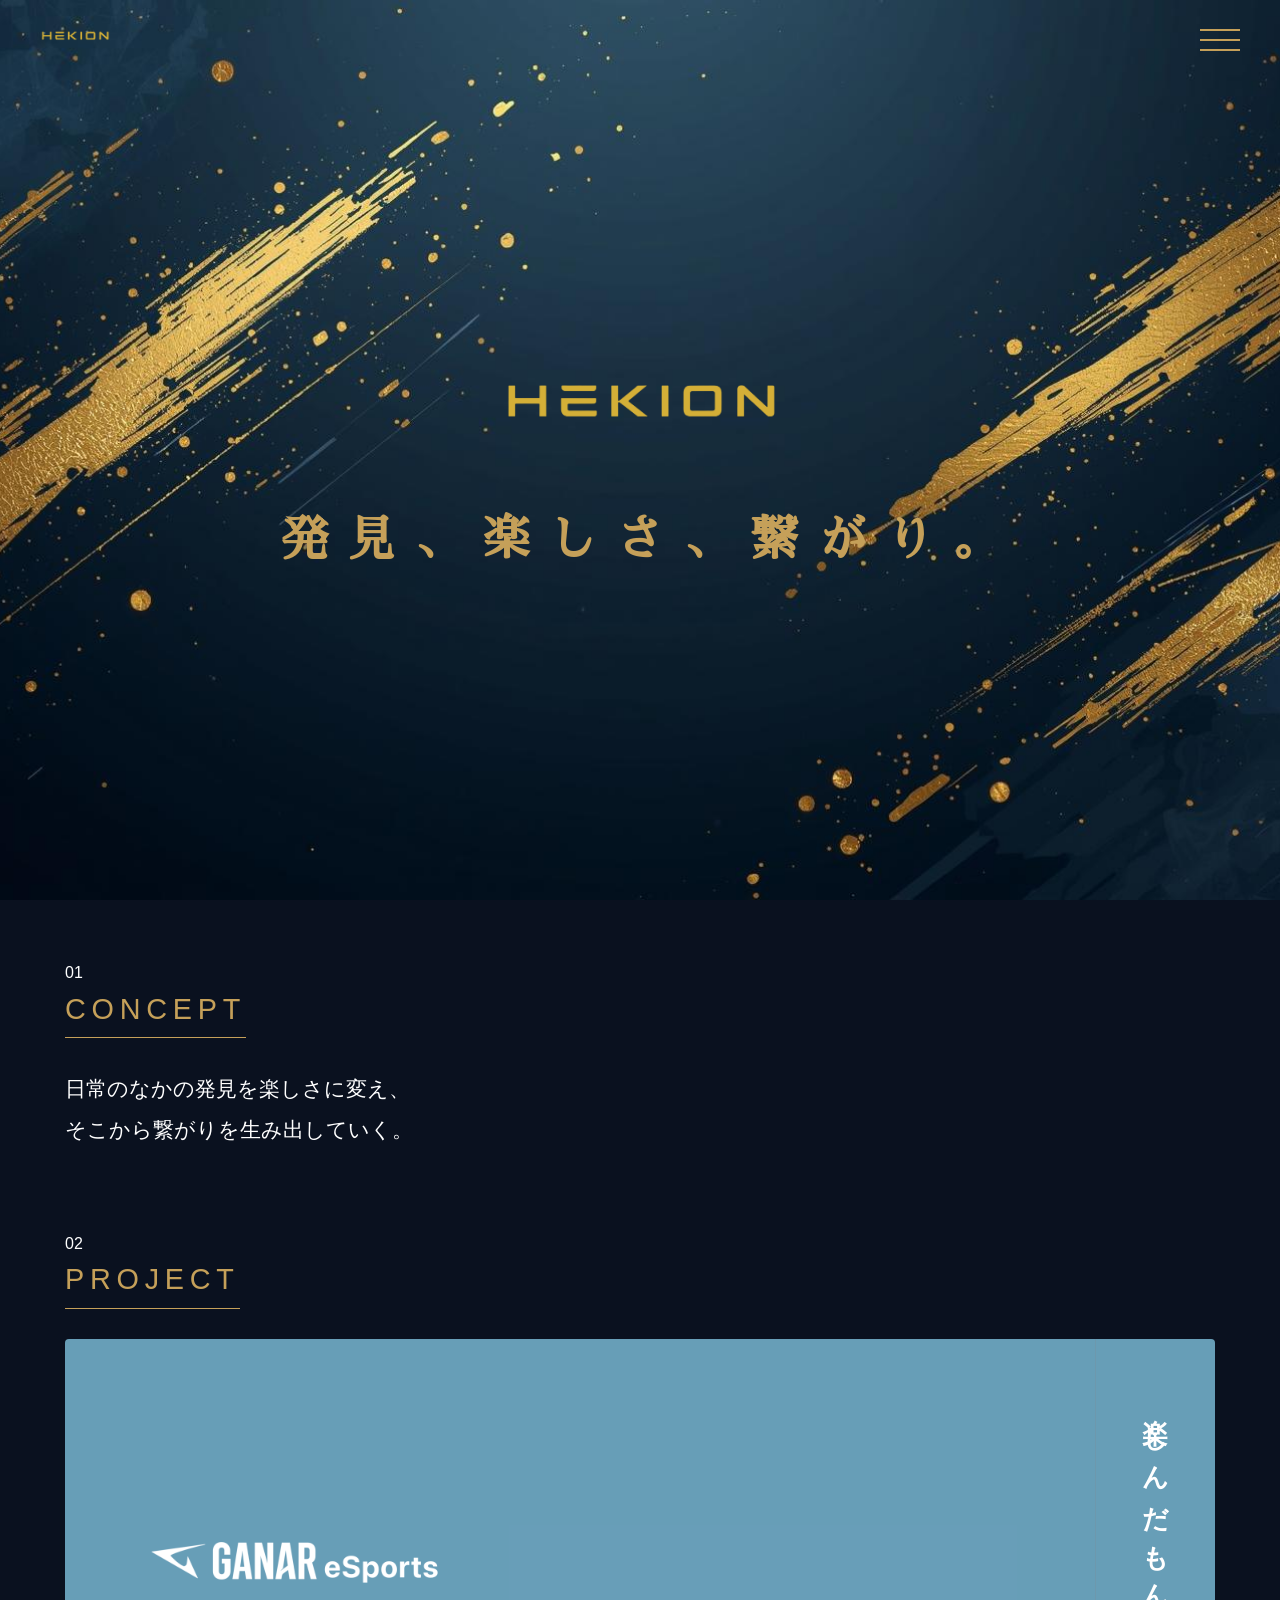
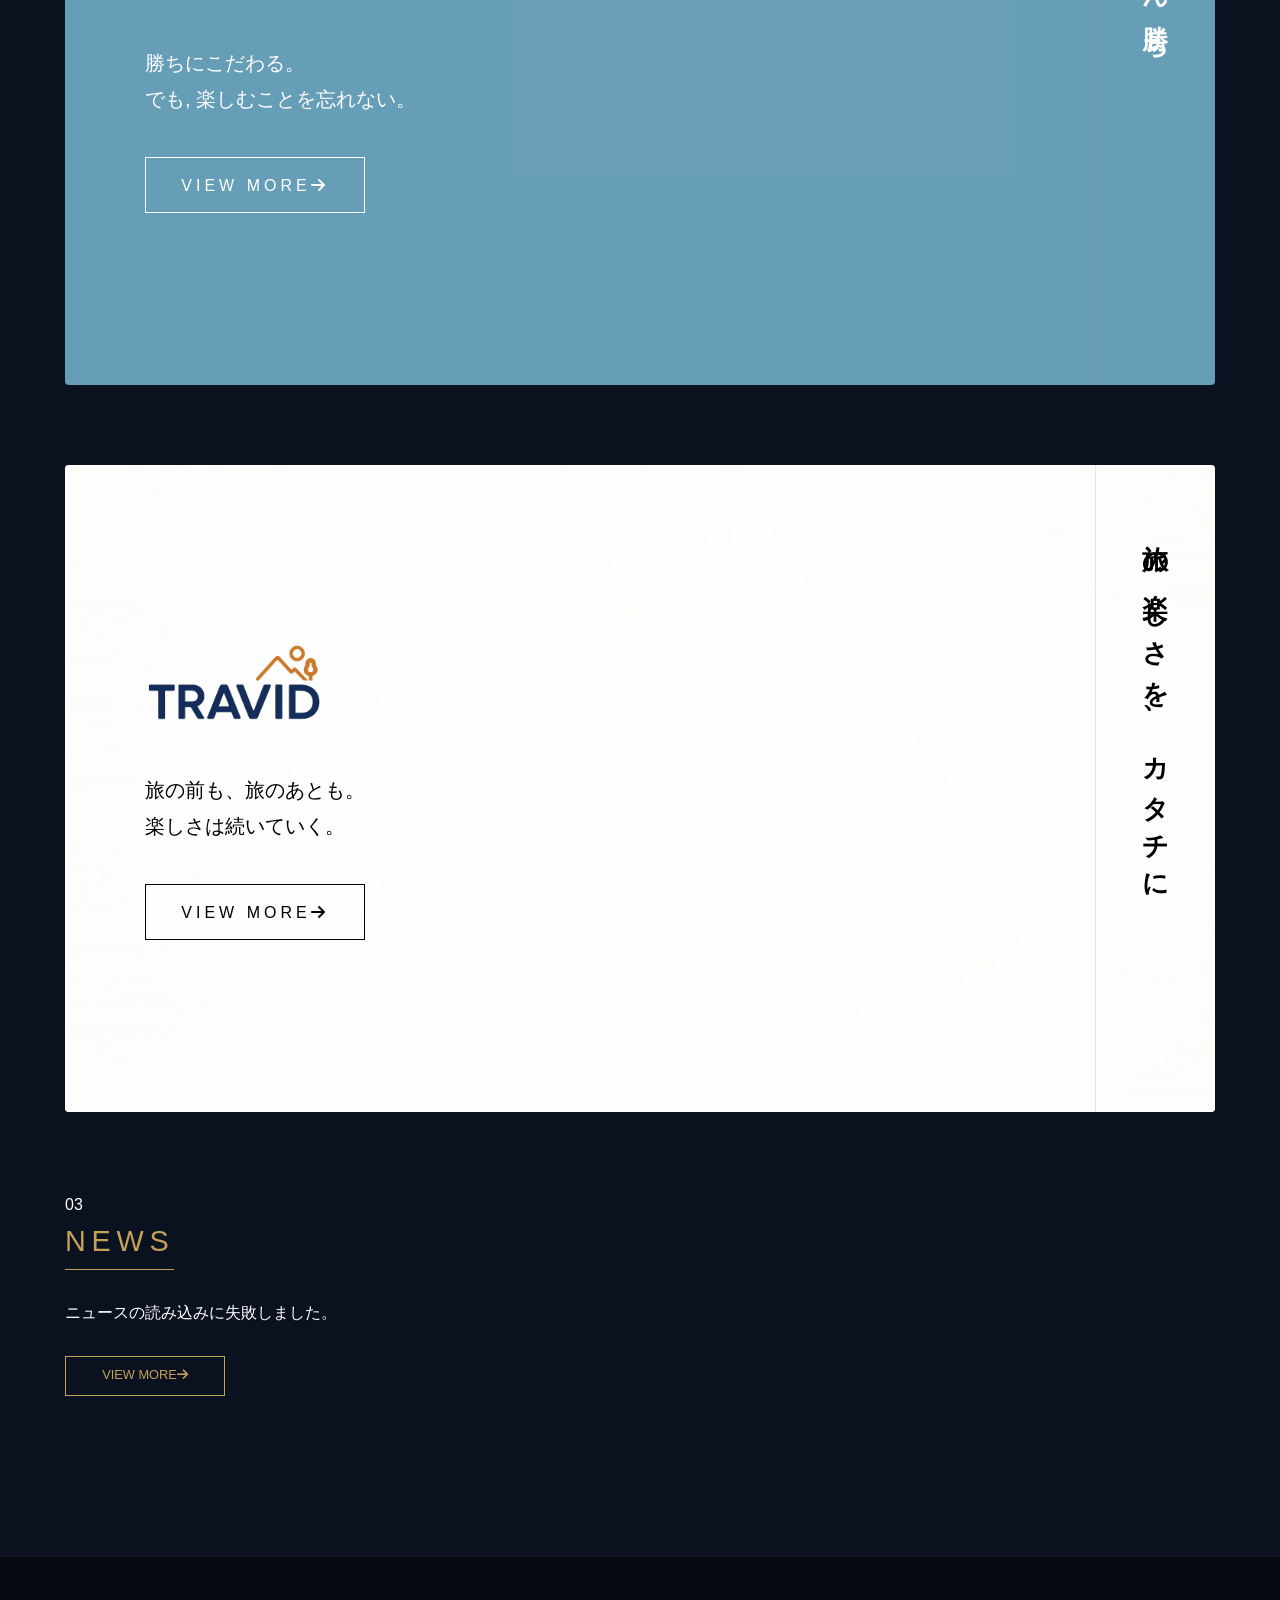
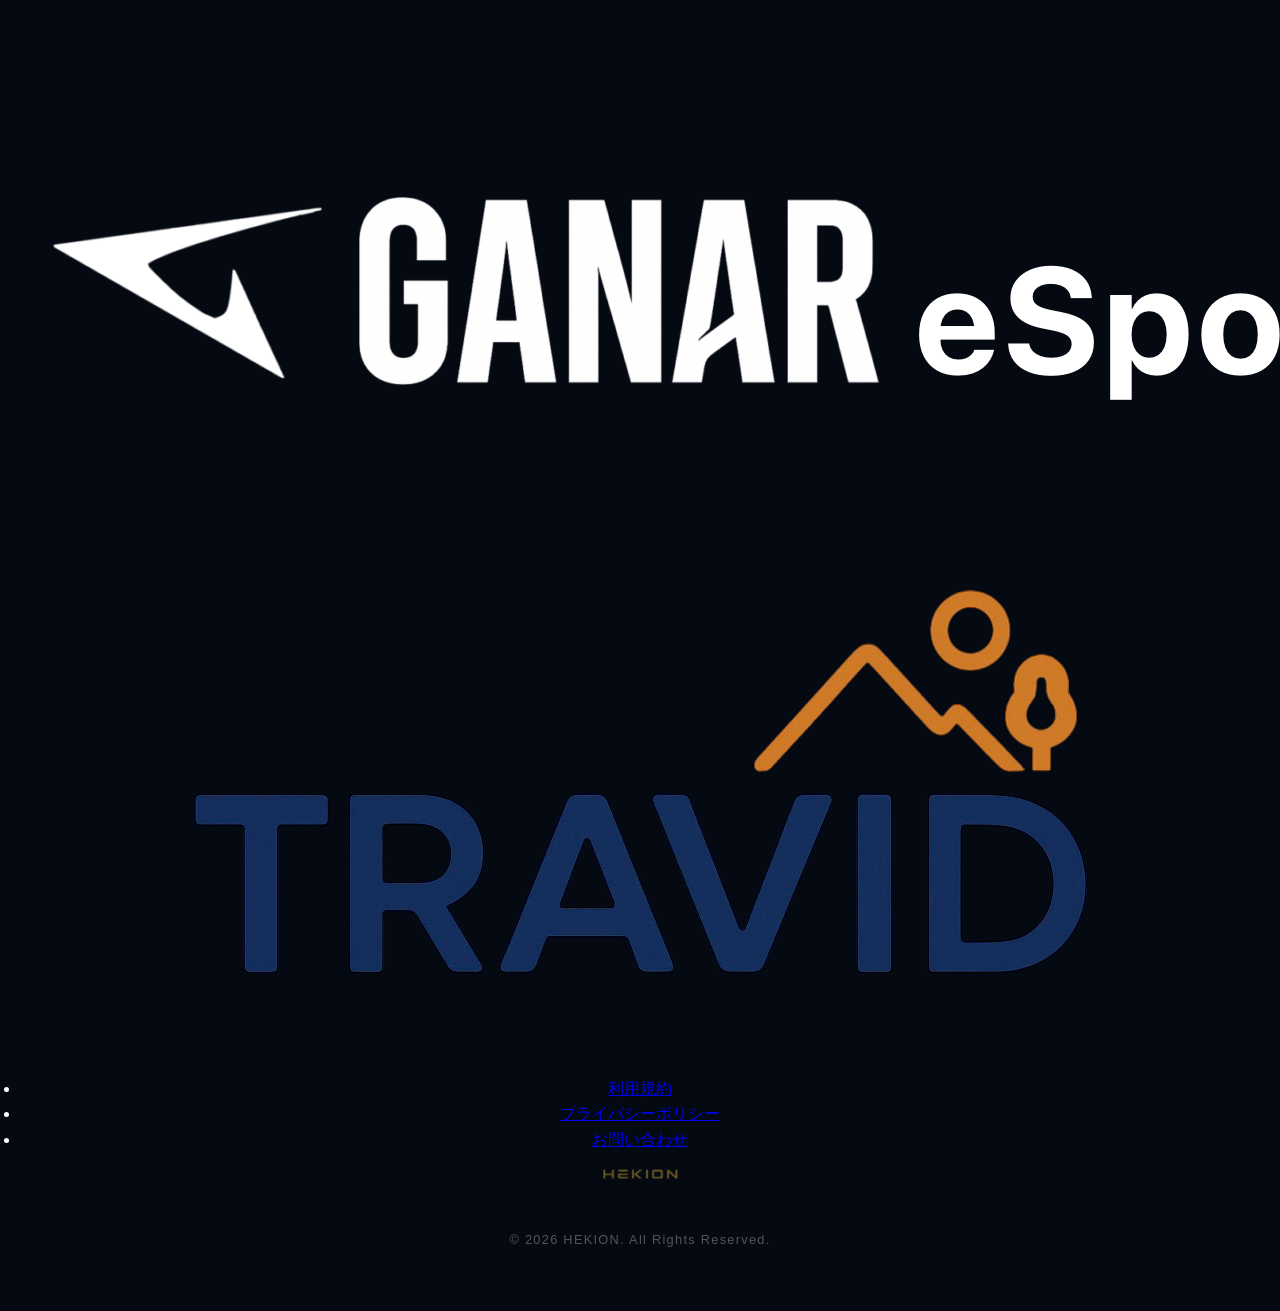
==== commit 9c5cf645: "Refactor HTML structure and update styles" ====
--- a/index.html
+++ b/index.html
@@ -5,11 +5,18 @@
     <meta name="viewport" content="width=device-width, initial-scale=1.0, maximum-scale=1.0, user-scalable=no">
     <title>HEKION公式サイト</title>
     <link rel="stylesheet" href="https://cdnjs.cloudflare.com/ajax/libs/font-awesome/6.0.0/css/all.min.css">
-    <link href="https://fonts.googleapis.com/css2?family=Sawarabi+Mincho&display=swap" rel="stylesheet">
+    <link rel="preconnect" href="https://fonts.googleapis.com">
+    <link rel="preconnect" href="https://fonts.gstatic.com" crossorigin>
+    <link href="https://fonts.googleapis.com/css2?family=Cinzel:wght@400;600;700&family=Noto+Serif+JP:wght@300;400;600&family=Sawarabi+Mincho&display=swap" rel="stylesheet">
     <link rel="stylesheet" href="style.css">
 </head>
 <body>
-    <div class="bg-layer"><div class="bg-pattern"></div></div>
+    <div class="bg-layer">
+        <div class="bg-pattern"></div>
+        <div class="bg-lines">
+            <span></span><span></span><span></span><span></span>
+        </div>
+    </div>
 
     <header id="header">
         <div class="header-logo" onclick="location.href='index.html'"><img src="gold_hekionlogo.png" alt="HEKION"></div>
@@ -36,82 +43,121 @@
 
     <section class="mv" id="mv">
         <div class="mv-bg"></div>
-        <img src="gold_hekionlogo.png" class="mv-logo">
+        <img src="gold_hekionlogo.png" class="mv-logo" alt="HEKION">
         <h1 class="mv-copy">発見、楽しさ、繋がり。</h1>
     </section>
 
     <main class="main-content">
-        <section class="concept-body">
-            <h2 class="section-title">CONCEPT</h2>
+        <section class="concept-body reveal">
+            <div class="section-title-wrap">
+                <span class="section-num">01</span>
+                <h2 class="section-title">CONCEPT</h2>
+            </div>
             <p class="concept-text">日常のなかの発見を楽しさに変え、<br>そこから繋がりを生み出していく。</p>
         </section>
 
-        <section class="project-grid">
-            <div><h2 class="section-title">PROJECT</h2></div>
+        <section class="project-section">
+            <div class="section-title-wrap reveal">
+                <span class="section-num">02</span>
+                <h2 class="section-title">PROJECT</h2>
+            </div>
             
-            <div class="project-card card-ganar">
-                <div class="card-bg"></div>
-                <div class="card-inner">
-                    <img src="ganarlogo.png" class="card-logo">
-                    <p class="card-desc">勝ちにこだわる。<br>でも, 楽しむことを忘れない。</p>
-                    <a href="ganar.html" class="btn-viewmore">VIEW MORE</a>
+            <div class="project-grid">
+                <div class="project-card card-ganar reveal">
+                    <div class="card-bg"></div>
+                    <div class="card-inner">
+                        <img src="ganarlogo.png" class="card-logo" alt="GANAR">
+                        <p class="card-desc">勝ちにこだわる。<br>でも, 楽しむことを忘れない。</p>
+                        <a href="ganar.html" class="btn-viewmore"><span>VIEW MORE</span><i class="fas fa-arrow-right"></i></a>
+                    </div>
+                    <div class="card-side"><span>楽しんだもん勝ち</span></div>
                 </div>
-                <div class="card-side"><span>楽しんだもん勝ち</span></div>
+
+                <!--
+                <div class="project-card card-goalink reveal">
+                    <div class="card-bg"></div>
+                    <div class="card-inner">
+                        <img src="goalinklogo.png" class="card-logo" alt="Goalink">
+                        <p class="card-desc">サッカーを、もっと近くに。<br>知る事で、好きになる。</p>
+                        <a href="goalink.html" class="btn-viewmore"><span>VIEW MORE</span><i class="fas fa-arrow-right"></i></a>
+                    </div>
+                    <div class="card-side"><span>サッカーと人を<br>つなぐ</span></div>
+                </div>
+                -->
+
+                <div class="project-card card-travid reveal">
+                    <div class="card-bg"></div>
+                    <div class="card-inner">
+                        <img src="travidlogo.png" class="card-logo" alt="TRAVID">
+                        <p class="card-desc">旅の前も、旅のあとも。<br>楽しさは続いていく。</p>
+                        <a href="travid.html" class="btn-viewmore"><span>VIEW MORE</span><i class="fas fa-arrow-right"></i></a>
+                    </div>
+                    <div class="card-side"><span>旅の楽しさを、<br>カタチに</span></div>
+                </div>
+
+                <!--
+                <div class="project-card card-veresis reveal">
+                    <div class="card-bg"></div>
+                    <div class="card-inner">
+                        <img src="veresislogo.png" class="card-logo" alt="VERESIS">
+                        <p class="card-desc">「当たり前」を塗り替える。<br>技術と感性で、新しい世界を創り出す。</p>
+                        <a href="veresis.html" class="btn-viewmore"><span>VIEW MORE</span><i class="fas fa-arrow-right"></i></a>
+                    </div>
+                    <div class="card-side"><span>世界は、<br>変えられる</span></div>
+                </div>
+                -->
             </div>
-
-            <!--
-            <div class="project-card card-goalink">
-                <div class="card-bg"></div>
-                <div class="card-inner">
-                    <img src="goalinklogo.png" class="card-logo">
-                    <p class="card-desc">サッカーを、もっと近くに。<br>知る事で、好きになる。</p>
-                    <a href="goalink.html" class="btn-viewmore">VIEW MORE</a>
-                </div>
-                <div class="card-side"><span>サッカーと人を<br>つなぐ</span></div>
-            </div>
-            -->
-
-            <div class="project-card card-travid">
-                <div class="card-bg"></div>
-                <div class="card-inner">
-                    <img src="travidlogo.png" class="card-logo">
-                    <p class="card-desc">旅の前も、旅のあとも。<br>楽しさは続いていく。</p>
-                    <a href="travid.html" class="btn-viewmore">VIEW MORE</a>
-                </div>
-                <div class="card-side"><span>旅の楽しさを、<br>カタチに</span></div>
-            </div>
-
-            <!--
-            <div class="project-card card-veresis">
-                <div class="card-bg"></div>
-                <div class="card-inner">
-                    <img src="veresislogo.png" class="card-logo">
-                    <p class="card-desc">「当たり前」を塗り替える。<br>技術と感性で、新しい世界を創り出す。</p>
-                    <a href="veresis.html" class="btn-viewmore">VIEW MORE</a>
-                </div>
-                <div class="card-side"><span>世界は、<br>変えられる</span></div>
-            </div>
-            -->
         </section>
 
-        <section class="news-section">
-            <h2 class="section-title">NEWS</h2>
+        <section class="news-section reveal">
+            <div class="section-title-wrap">
+                <span class="section-num">03</span>
+                <h2 class="section-title">NEWS</h2>
+            </div>
             <div id="news-container">
-                <p>Loading news...</p>
+                <p class="news-loading">Loading news...</p>
             </div>
-            <div class="news-btn-area"><a href="news.html" class="btn-news-more">VIEW MORE</a></div>
+            <div class="news-btn-area">
+                <a href="news.html" class="btn-news-more"><span>VIEW MORE</span><i class="fas fa-arrow-right"></i></a>
+            </div>
         </section>
     </main>
 
     <footer>
-        <div class="footer-site-links">
-            <a href="https://hekion.github.io/ganar/index.html" class="footer-link-box" target="_blank" rel="noopener noreferrer"><img src="gold_ganarlogo.png" alt="GANAR"></a>
-            <!-- <a href="https://hekion.github.io/goalinkjp/index.html" class="footer-link-box" target="_blank" rel="noopener noreferrer"><img src="gold_goalinklogo.png" alt="Goalink"></a> -->
-            <a href="https://note.com/travid" class="footer-link-box" target="_blank" rel="noopener noreferrer"><img src="gold_travidlogo.png" alt="TRAVID"></a>
-            <!-- <a href="https://hekion.github.io/veresis/" class="footer-link-box" target="_blank" rel="noopener noreferrer"><img src="gold_veresislogo.png" alt="VERESIS"></a> -->
+        <div class="footer-inner">
+            <div class="footer-projects">
+                <a href="https://hekion.github.io/ganar/index.html" class="footer-project-link" target="_blank" rel="noopener noreferrer">
+                    <img src="ganarlogo.png" alt="GANAR">
+                </a>
+                <!--
+                <a href="https://hekion.github.io/goalinkjp/index.html" class="footer-project-link" target="_blank" rel="noopener noreferrer">
+                    <img src="goalinklogo.png" alt="Goalink">
+                </a>
+                -->
+                <a href="https://note.com/travid" class="footer-project-link" target="_blank" rel="noopener noreferrer">
+                    <img src="travidlogo.png" alt="TRAVID">
+                </a>
+                <!--
+                <a href="https://hekion.github.io/veresis/" class="footer-project-link" target="_blank" rel="noopener noreferrer">
+                    <img src="veresislogo.png" alt="VERESIS">
+                </a>
+                -->
+            </div>
+
+            <div class="footer-sub-nav">
+                <ul>
+                    <li><a href="#">利用規約</a></li>
+                    <li><a href="#">プライバシーポリシー</a></li>
+                    <li><a href="#">お問い合わせ</a></li>
+                </ul>
+            </div>
+
+            <div class="footer-brand">
+                <img src="hekionlogo.png" class="footer-logo" alt="HEKION">
+            </div>
+
+            <p class="copyright">&copy; 2026 HEKION. All Rights Reserved.</p>
         </div>
-        <img src="gold_hekionlogo.png" class="footer-logo">
-        <p class="copyright">&copy; 2026 HEKION. All Rights Reserved.</p>
     </footer>
 
     <a href="#" class="pagetop" id="pageTop"></a>
--- a/style.css
+++ b/style.css
@@ -0,0 +1,173 @@
+:root {
+    --bg-navy: #0a111f;
+    --gold: #c5a059;
+    --white: #ffffff;
+    --black: #000000;
+    --overlay-ganar: rgba(135, 206, 235, 0.75);
+    /* --overlay-goalink: rgba(0, 0, 0, 0.85); */
+    --overlay-travid: rgba(255, 255, 255, 0.95);
+    /* --overlay-veresis: rgba(210, 180, 140, 0.9); */ /* サンドベージュのオーバーレイ */
+    --ease-out-expo: cubic-bezier(0.19, 1, 0.22, 1);
+}
+
+/* Base Settings */
+* { margin: 0; padding: 0; box-sizing: border-box; outline: none; }
+html { font-size: 16px; scroll-behavior: smooth; }
+body {
+    background-color: var(--bg-navy);
+    color: var(--white);
+    font-family: "Helvetica Neue", Arial, "Hiragino Kaku Gothic ProN", sans-serif;
+    overflow-x: hidden;
+    line-height: 1.6;
+    -webkit-font-smoothing: antialiased;
+}
+
+.bg-layer { position: fixed; inset: 0; z-index: -1; pointer-events: none; }
+.bg-pattern {
+    position: absolute; inset: 0;
+    background-image: radial-gradient(circle at 2px 2px, rgba(197, 160, 89, 0.08) 1.5px, transparent 0);
+    background-size: 50px 50px;
+}
+
+/* Header */
+header {
+    position: fixed; top: 0; left: 0; width: 100%; height: 80px;
+    display: flex; justify-content: space-between; align-items: center;
+    padding: 0 40px; z-index: 5000; transition: 0.4s;
+}
+header.scrolled { background: rgba(10, 17, 31, 0.9); backdrop-filter: blur(10px); height: 70px; }
+.header-logo img { height: 40px; cursor: pointer; }
+
+.menu-open-btn {
+    background: none; border: none; cursor: pointer;
+    width: 40px; height: 40px; display: flex; flex-direction: column; justify-content: center; gap: 8px;
+}
+.menu-open-btn span { display: block; width: 100%; height: 2px; background: var(--gold); transition: 0.3s; }
+
+/* Side Menu */
+.side-nav {
+    position: fixed; top: 0; right: -100%; width: 100%; max-width: 400px; height: 100vh;
+    background: #050911; z-index: 9000; transition: right 0.6s var(--ease-out-expo);
+    padding: 100px 40px; box-shadow: -10px 0 30px rgba(0,0,0,0.5);
+}
+.side-nav.active { right: 0; }
+.menu-close-btn {
+    position: absolute; top: 30px; right: 30px; background: none; border: none;
+    width: 44px; height: 44px; cursor: pointer; display: flex; justify-content: center; align-items: center;
+}
+.menu-close-btn i { color: var(--gold); font-size: 2rem; }
+.side-nav ul { list-style: none; }
+.side-nav li { margin-bottom: 25px; }
+.side-nav a { 
+    color: var(--white); text-decoration: none; font-size: 0.95rem; 
+    display: flex; align-items: center; justify-content: flex-start;
+}
+.side-nav small { color: var(--gold); opacity: 0.6; margin-left: 15px; font-size: 0.75rem; }
+.side-submenu { padding: 15px 0 0 20px; display: none; }
+.side-submenu.open { display: block; }
+.side-nav a i { margin-left: 10px; font-size: 0.8rem; }
+
+/* Main Visual */
+.mv { width: 100%; height: 100vh; position: relative; display: flex; flex-direction: column; justify-content: center; align-items: center; text-align: center; padding: 0 20px; }
+.mv-bg { position: absolute; inset: 0; background-size: cover; background-position: center; z-index: -1; }
+@media (min-width: 769px) { .mv-bg { background-image: url('mv_pc_bg.png'); } }
+@media (max-width: 768px) { .mv-bg { background-image: url('mv_sp_bg.png'); } }
+.mv-logo { width: 280px; max-width: 70%; margin-bottom: 20px; opacity: 0; transform: translateY(20px); transition: 1s 0.3s forwards; }
+.mv-copy {
+    font-family: 'Sawarabi Mincho', serif;
+    font-size: clamp(1rem, 6vw, 3rem); color: var(--gold); letter-spacing: 0.4em; font-weight: bold;
+    white-space: nowrap; margin-left: 0.4em; opacity: 0; transform: translateY(20px); transition: 1s 0.6s forwards;
+}
+.loaded .mv-logo, .loaded .mv-copy { opacity: 1; transform: translateY(0); }
+
+/* Content Area */
+.main-content { max-width: 1200px; margin: 0 auto; padding: 60px 25px; }
+.section-title { 
+    font-size: 1.8rem; color: var(--gold); letter-spacing: 0.2em; 
+    border-bottom: 1px solid var(--gold); padding-bottom: 5px; 
+    display: table;
+    font-weight: 200; margin-bottom: 30px; 
+}
+.concept-body { margin-bottom: 80px; }
+.concept-text { font-size: 1.3rem; line-height: 2; font-weight: 300; }
+
+/* Project Cards */
+.project-grid { display: flex; flex-direction: column; gap: 80px; }
+.project-card { position: relative; width: 100%; aspect-ratio: 16 / 9; display: flex; border-radius: 4px; overflow: hidden; }
+.card-bg { position: absolute; inset: 0; background-size: cover; background-position: center; z-index: 1; }
+.card-ganar .card-bg { background-image: url('bg_ganar.png'); }
+/* .card-goalink .card-bg { background-image: url('bg_goalink.png'); } */
+.card-travid .card-bg { background-image: url('bg_travid.png'); }
+/* .card-veresis .card-bg { background-image: url('bg_veresis.png'); } */
+
+.project-card::before { content: ""; position: absolute; inset: 0; z-index: 2; }
+.card-ganar::before { background: var(--overlay-ganar); }
+/* .card-goalink::before { background: var(--overlay-goalink); } */
+.card-travid::before { background: var(--overlay-travid); }
+/* .card-veresis::before { background: var(--overlay-veresis); } */
+
+.card-inner { position: relative; z-index: 10; flex: 1; padding: 80px; display: flex; flex-direction: column; justify-content: center; align-items: flex-start; }
+.card-logo { height: 100px; width: auto; max-width: 70%; object-fit: contain; margin-bottom: 35px; }
+.card-desc { font-size: 1.25rem; margin-bottom: 40px; line-height: 1.8; font-weight: 400; }
+.btn-viewmore { width: 220px; height: 56px; display: flex; justify-content: center; align-items: center; border: 1px solid currentColor; text-decoration: none; font-size: 1rem; letter-spacing: 0.25em; color: inherit; transition: 0.3s; }
+.btn-viewmore:hover { background: rgba(255, 255, 255, 0.1); }
+
+.card-side { position: relative; z-index: 10; width: 120px; display: flex; flex-direction: column; justify-content: center; align-items: center; padding: 60px 0; writing-mode: vertical-rl; font-size: 1.6rem; letter-spacing: 0.4em; border-left: 1px solid rgba(128, 128, 128, 0.2); font-weight: bold; }
+.card-side span { white-space: nowrap; display: flex; flex-direction: column; justify-content: flex-end; height: 100%; }
+
+.card-ganar { color: var(--white); } 
+/* .card-goalink { color: var(--white); } */
+.card-travid { color: var(--black); }
+/* .card-veresis { color: var(--black); } */
+
+/* News */
+.news-section { margin-top: 80px; }
+.news-item { padding: 20px 0; border-bottom: 1px solid rgba(197, 160, 89, 0.1); cursor: pointer; display: flex; flex-direction: column; gap: 8px; }
+.news-meta { display: flex; align-items: center; gap: 15px; }
+.news-date { color: var(--gold); font-weight: bold; font-size: 0.95rem; }
+.news-tag { background: var(--gold); color: var(--bg-navy); font-size: 0.7rem; padding: 2px 10px; font-weight: bold; border-radius: 2px; text-transform: uppercase; }
+.news-text { font-size: 1rem; }
+.news-btn-area { margin-top: 30px; }
+.btn-news-more { width: 160px; height: 40px; display: flex; justify-content: center; align-items: center; border: 1px solid var(--gold); color: var(--gold); text-decoration: none; font-size: 0.8rem; }
+
+/* Footer */
+footer { background: #050911; padding: 80px 20px 60px; text-align: center; margin-top: 100px; border-top: 1px solid rgba(197, 160, 89, 0.1); }
+.footer-site-links { display: flex; justify-content: center; gap: 20px; margin-bottom: 60px; flex-wrap: wrap; }
+.footer-link-box { width: 280px; height: 100px; border: 1px solid var(--gold); display: flex; justify-content: center; align-items: center; text-decoration: none; transition: 0.4s; padding: 10px; }
+.footer-link-box:hover { background: rgba(197, 160, 89, 0.05); }
+.footer-link-box img { max-height: 80%; max-width: 90%; object-fit: contain; }
+.footer-logo { height: 45px; opacity: 0.5; margin-bottom: 25px; }
+.copyright { font-size: 0.8rem; opacity: 0.3; letter-spacing: 0.1em; }
+
+/* Page Top Button */
+.pagetop {
+    position: fixed; right: 30px; bottom: 30px; width: 60px; height: 60px;
+    background: transparent; border: 2px solid var(--gold); border-radius: 50%;
+    display: flex; justify-content: center; align-items: center; z-index: 4000;
+    text-decoration: none; transition: 0.4s; opacity: 0; visibility: hidden;
+}
+.pagetop.visible { opacity: 1; visibility: visible; }
+.pagetop::before {
+    content: ""; width: 15px; height: 15px; border-top: 2px solid var(--gold); border-left: 2px solid var(--gold);
+    transform: rotate(45deg) translate(3px, 3px);
+}
+
+@media (max-width: 768px) {
+    .main-content { padding: 40px 20px; }
+    .project-grid { gap: 60px; }
+    .card-inner { padding: 25px; }
+    .card-logo { height: 45px; margin-bottom: 15px; }
+    .card-desc { font-size: 0.8rem; margin-bottom: 20px; }
+    .btn-viewmore { width: 140px; height: 40px; font-size: 0.75rem; }
+    .card-side { width: 50px; font-size: 0.85rem; padding: 20px 0; }
+    .card-side span { white-space: normal; justify-content: flex-end; }
+    .card-side br { display: block; }
+    .footer-site-links { flex-direction: column; align-items: center; }
+    .footer-link-box { width: 100%; max-width: 320px; height: 85px; }
+    .pagetop { right: 20px; bottom: 20px; width: 50px; height: 50px; }
+}
+
+@media (min-width: 769px) {
+    .card-side br { display: none; }
+    .card-side span { white-space: nowrap; }
+}
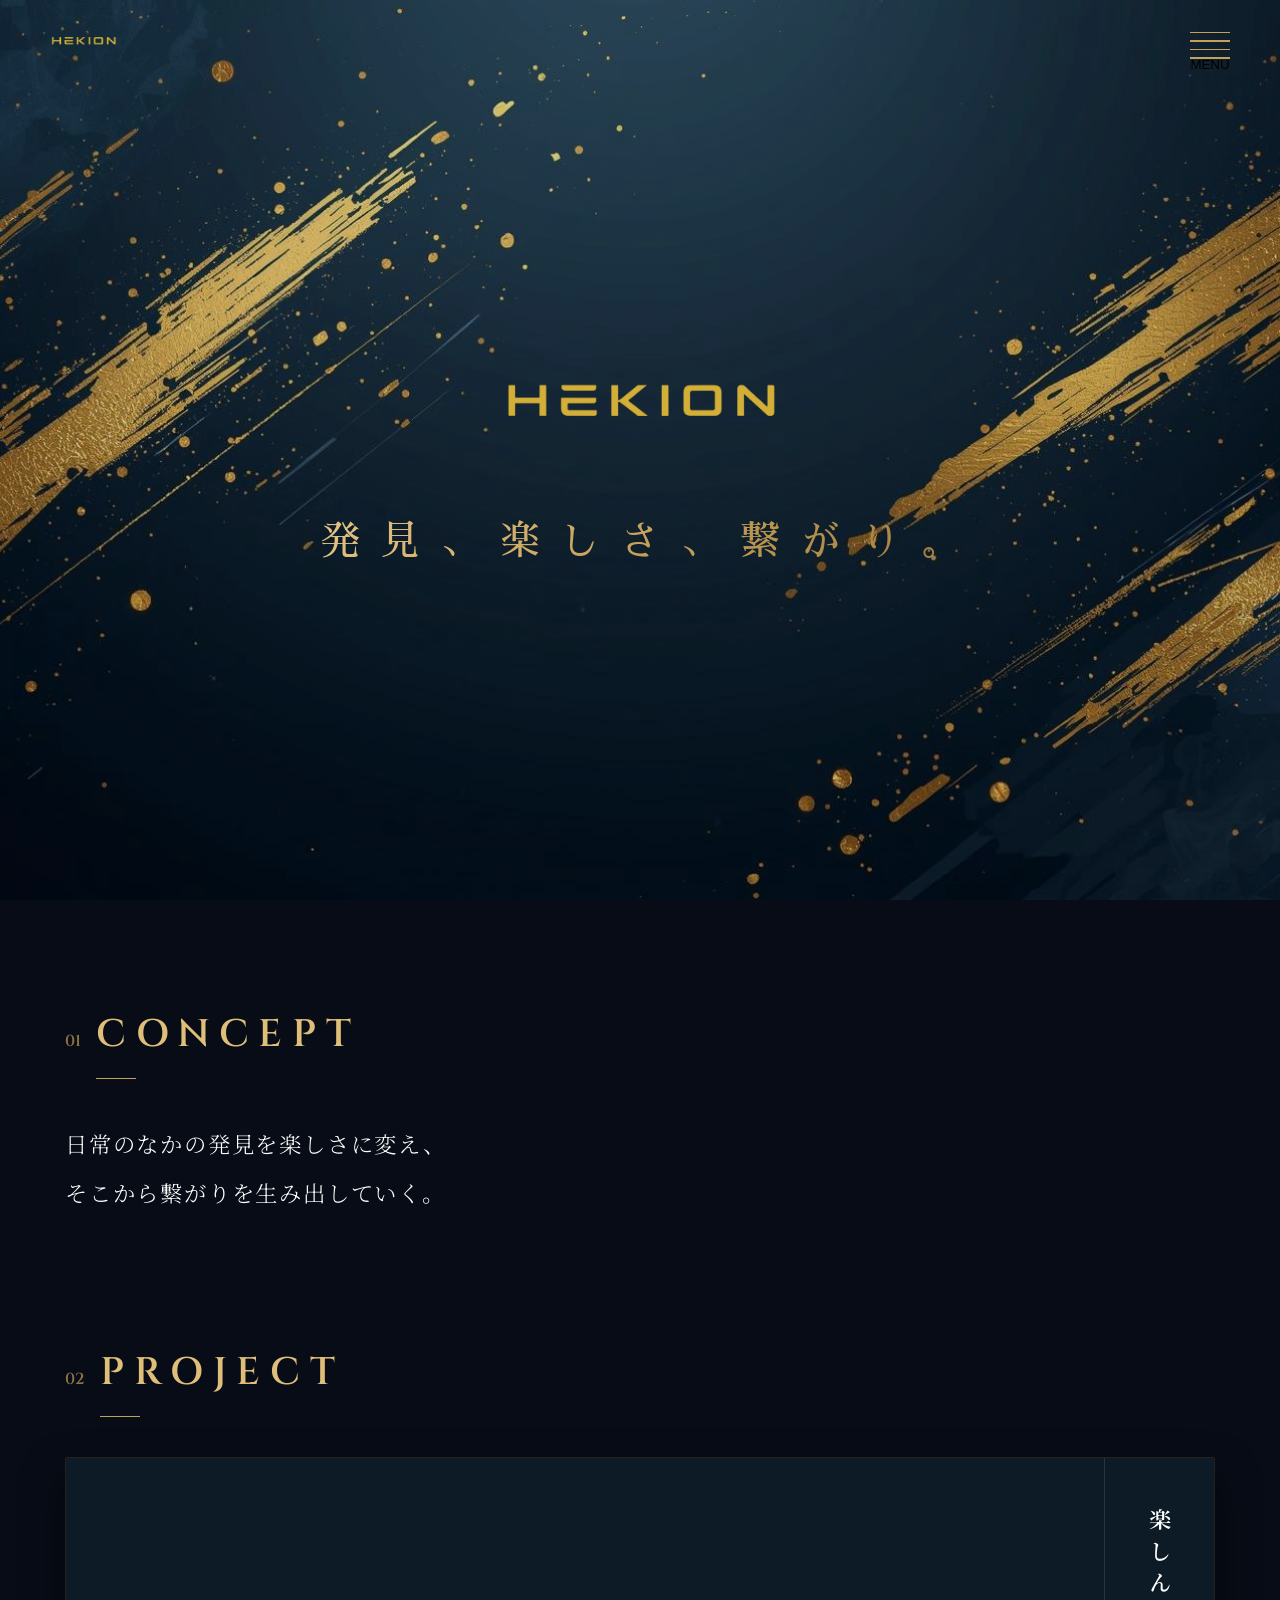
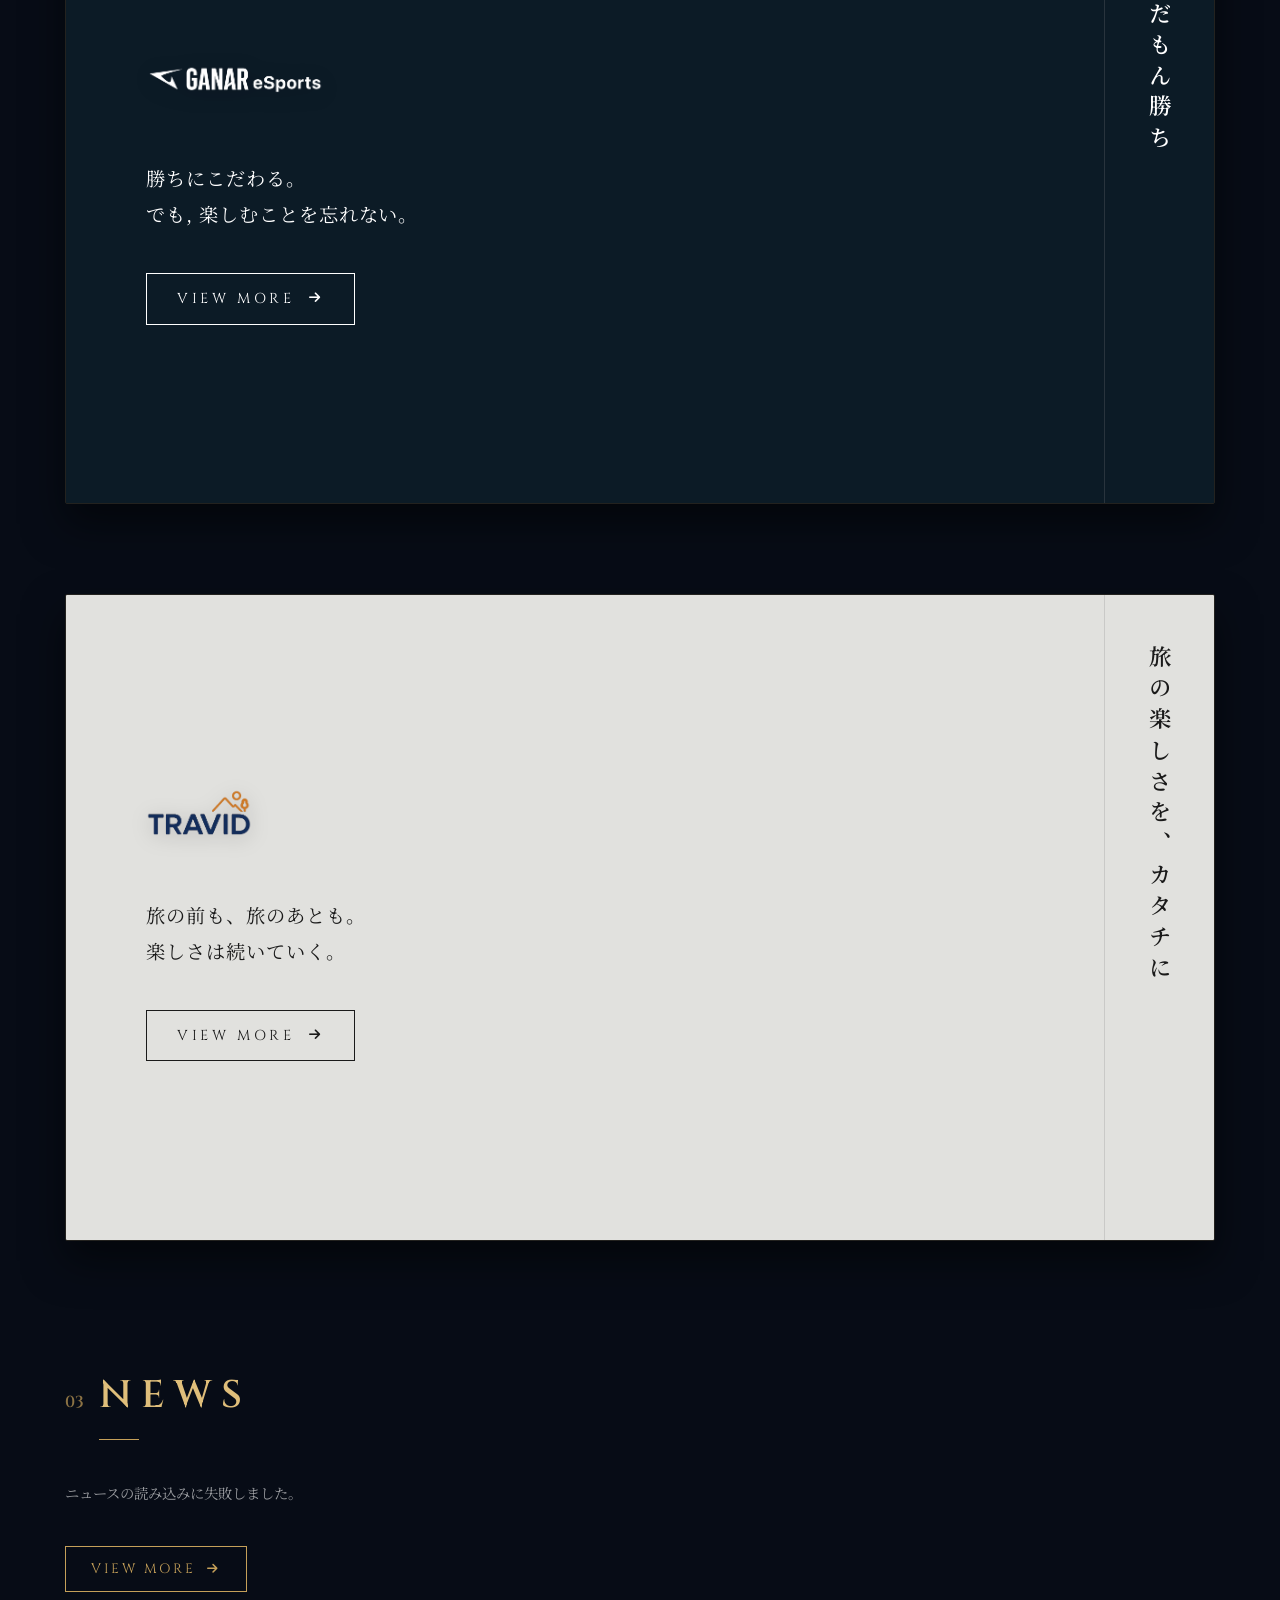
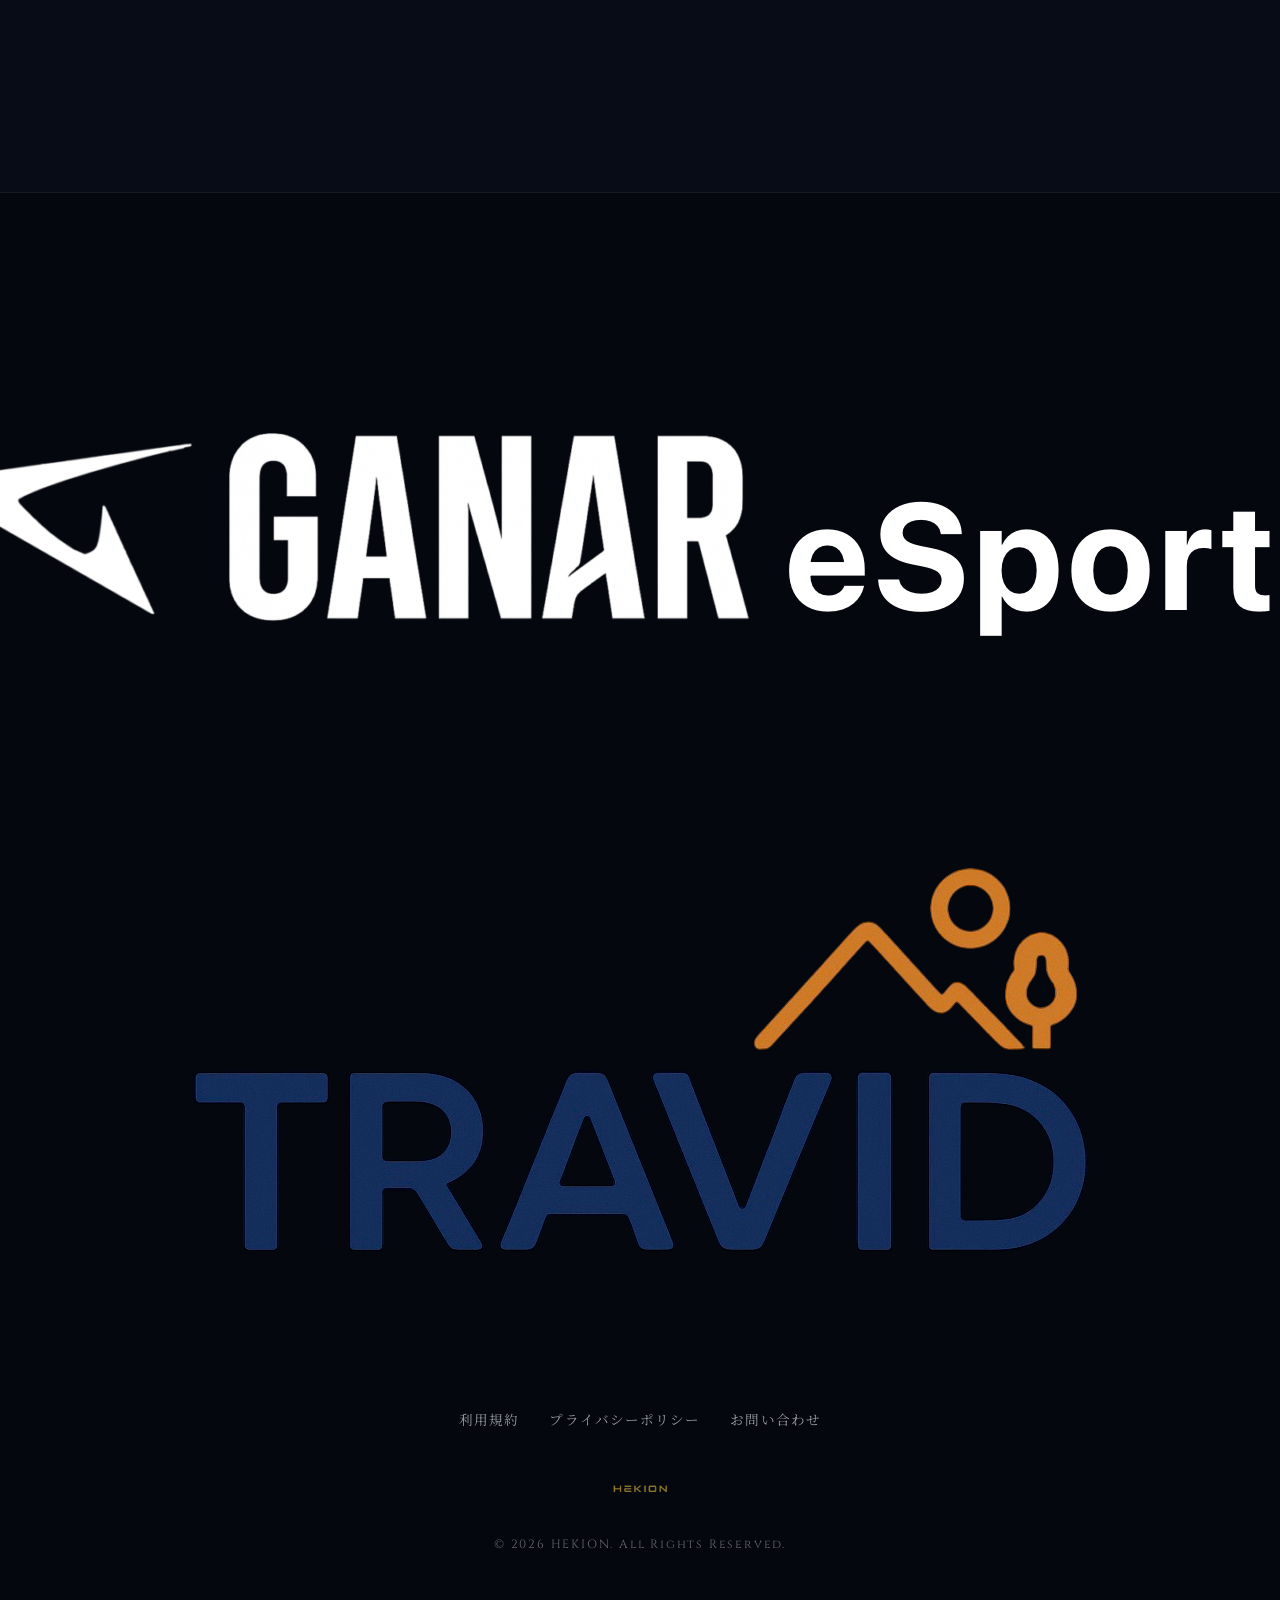
==== commit 18549cb4: "Refactor menu and project card structure in HTML" ====
--- a/index.html
+++ b/index.html
@@ -18,17 +18,24 @@
         </div>
     </div>
 
+    <!-- メニューオープン時の背景オーバーレイ -->
+    <div class="menu-overlay" id="menuOverlay"></div>
+
     <header id="header">
         <div class="header-logo" onclick="location.href='index.html'"><img src="gold_hekionlogo.png" alt="HEKION"></div>
-        <button class="menu-open-btn" id="openBtn"><span></span><span></span><span></span></button>
+        <button class="menu-open-btn" id="openBtn">
+            <span class="btn-line top"></span>
+            <span class="btn-line mid"></span>
+            <span class="btn-line bot"></span>
+            <span class="btn-label">MENU</span>
+        </button>
     </header>
 
     <nav class="side-nav" id="sideNav">
-        <button class="menu-close-btn" id="closeBtn"><i class="fas fa-times"></i></button>
         <ul>
-            <li><a href="index.html">TOP<small>トップ</small></a></li>
-            <li><a href="about.html">ABOUT<small>HEKIONについて</small></a></li>
-            <li>
+            <li class="nav-item"><a href="index.html">TOP<small>トップ</small></a></li>
+            <li class="nav-item"><a href="about.html">ABOUT<small>HEKIONについて</small></a></li>
+            <li class="nav-item">
                 <a href="#" id="toggleProjects">PROJECTS<small>事業紹介</small> <i class="fas fa-chevron-down"></i></a>
                 <ul class="side-submenu" id="subMenu">
                     <li><a href="ganar.html">- GANAR</a></li>
@@ -37,7 +44,7 @@
                     <!-- <li><a href="veresis.html">- VERESIS</a></li> -->
                 </ul>
             </li>
-            <li><a href="news.html">NEWS<small>ニュース</small></a></li>
+            <li class="nav-item"><a href="news.html">NEWS<small>ニュース</small></a></li>
         </ul>
     </nav>
 
@@ -64,44 +71,56 @@
             
             <div class="project-grid">
                 <div class="project-card card-ganar reveal">
-                    <div class="card-bg"></div>
                     <div class="card-inner">
-                        <img src="ganarlogo.png" class="card-logo" alt="GANAR">
-                        <p class="card-desc">勝ちにこだわる。<br>でも, 楽しむことを忘れない。</p>
-                        <a href="ganar.html" class="btn-viewmore"><span>VIEW MORE</span><i class="fas fa-arrow-right"></i></a>
+                        <div class="card-logo-wrap">
+                            <img src="ganarlogo.png" class="card-logo" alt="GANAR">
+                        </div>
+                        <div class="card-body-text">
+                            <p class="card-desc">勝ちにこだわる。<br>でも, 楽しむことを忘れない。</p>
+                            <a href="ganar.html" class="btn-viewmore"><span>VIEW MORE</span><i class="fas fa-arrow-right"></i></a>
+                        </div>
                     </div>
                     <div class="card-side"><span>楽しんだもん勝ち</span></div>
                 </div>
 
                 <!--
                 <div class="project-card card-goalink reveal">
-                    <div class="card-bg"></div>
                     <div class="card-inner">
-                        <img src="goalinklogo.png" class="card-logo" alt="Goalink">
-                        <p class="card-desc">サッカーを、もっと近くに。<br>知る事で、好きになる。</p>
-                        <a href="goalink.html" class="btn-viewmore"><span>VIEW MORE</span><i class="fas fa-arrow-right"></i></a>
+                        <div class="card-logo-wrap">
+                            <img src="goalinklogo.png" class="card-logo" alt="Goalink">
+                        </div>
+                        <div class="card-body-text">
+                            <p class="card-desc">サッカーを、もっと近くに。<br>知る事で、好きになる。</p>
+                            <a href="goalink.html" class="btn-viewmore"><span>VIEW MORE</span><i class="fas fa-arrow-right"></i></a>
+                        </div>
                     </div>
                     <div class="card-side"><span>サッカーと人を<br>つなぐ</span></div>
                 </div>
                 -->
 
                 <div class="project-card card-travid reveal">
-                    <div class="card-bg"></div>
                     <div class="card-inner">
-                        <img src="travidlogo.png" class="card-logo" alt="TRAVID">
-                        <p class="card-desc">旅の前も、旅のあとも。<br>楽しさは続いていく。</p>
-                        <a href="travid.html" class="btn-viewmore"><span>VIEW MORE</span><i class="fas fa-arrow-right"></i></a>
+                        <div class="card-logo-wrap">
+                            <img src="travidlogo.png" class="card-logo" alt="TRAVID">
+                        </div>
+                        <div class="card-body-text">
+                            <p class="card-desc">旅の前も、旅のあとも。<br>楽しさは続いていく。</p>
+                            <a href="travid.html" class="btn-viewmore"><span>VIEW MORE</span><i class="fas fa-arrow-right"></i></a>
+                        </div>
                     </div>
                     <div class="card-side"><span>旅の楽しさを、<br>カタチに</span></div>
                 </div>
 
                 <!--
                 <div class="project-card card-veresis reveal">
-                    <div class="card-bg"></div>
                     <div class="card-inner">
-                        <img src="veresislogo.png" class="card-logo" alt="VERESIS">
-                        <p class="card-desc">「当たり前」を塗り替える。<br>技術と感性で、新しい世界を創り出す。</p>
-                        <a href="veresis.html" class="btn-viewmore"><span>VIEW MORE</span><i class="fas fa-arrow-right"></i></a>
+                        <div class="card-logo-wrap">
+                            <img src="veresislogo.png" class="card-logo" alt="VERESIS">
+                        </div>
+                        <div class="card-body-text">
+                            <p class="card-desc">「当たり前」を塗り替える。<br>技術と感性で、新しい世界を創り出す。</p>
+                            <a href="veresis.html" class="btn-viewmore"><span>VIEW MORE</span><i class="fas fa-arrow-right"></i></a>
+                        </div>
                     </div>
                     <div class="card-side"><span>世界は、<br>変えられる</span></div>
                 </div>
@@ -126,19 +145,19 @@
     <footer>
         <div class="footer-inner">
             <div class="footer-projects">
-                <a href="https://hekion.github.io/ganar/index.html" class="footer-project-link" target="_blank" rel="noopener noreferrer">
+                <a href="https://hekion.github.io/ganar/index.html" class="footer-project-card" target="_blank" rel="noopener noreferrer">
                     <img src="ganarlogo.png" alt="GANAR">
                 </a>
                 <!--
-                <a href="https://hekion.github.io/goalinkjp/index.html" class="footer-project-link" target="_blank" rel="noopener noreferrer">
+                <a href="https://hekion.github.io/goalinkjp/index.html" class="footer-project-card" target="_blank" rel="noopener noreferrer">
                     <img src="goalinklogo.png" alt="Goalink">
                 </a>
                 -->
-                <a href="https://note.com/travid" class="footer-project-link" target="_blank" rel="noopener noreferrer">
+                <a href="https://note.com/travid" class="footer-project-card" target="_blank" rel="noopener noreferrer">
                     <img src="travidlogo.png" alt="TRAVID">
                 </a>
                 <!--
-                <a href="https://hekion.github.io/veresis/" class="footer-project-link" target="_blank" rel="noopener noreferrer">
+                <a href="https://hekion.github.io/veresis/" class="footer-project-card" target="_blank" rel="noopener noreferrer">
                     <img src="veresislogo.png" alt="VERESIS">
                 </a>
                 -->
--- a/style.css
+++ b/style.css
@@ -1,13 +1,18 @@
 :root {
-    --bg-navy: #0a111f;
+    --bg-navy: #070c16;
+    --bg-navy-light: #0a111f;
     --gold: #c5a059;
+    --gold-light: #dfbe7a;
+    --gold-gradient: linear-gradient(135deg, #e4c587 0%, #c5a059 50%, #9e7b39 100%);
     --white: #ffffff;
-    --black: #000000;
-    --overlay-ganar: rgba(135, 206, 235, 0.75);
-    /* --overlay-goalink: rgba(0, 0, 0, 0.85); */
-    --overlay-travid: rgba(255, 255, 255, 0.95);
-    /* --overlay-veresis: rgba(210, 180, 140, 0.9); */ /* サンドベージュのオーバーレイ */
+    --black: #050505;
+    --overlay-ganar: rgba(15, 32, 45, 0.75);
+    /* --overlay-goalink: rgba(10, 10, 10, 0.85); */
+    --overlay-travid: rgba(245, 245, 240, 0.92);
+    /* --overlay-veresis: rgba(210, 180, 140, 0.9); */
     --ease-out-expo: cubic-bezier(0.19, 1, 0.22, 1);
+    --font-en: 'Cinzel', serif;
+    --font-ja: 'Noto Serif JP', serif;
 }
 
 /* Base Settings */
@@ -16,85 +21,125 @@
 body {
     background-color: var(--bg-navy);
     color: var(--white);
-    font-family: "Helvetica Neue", Arial, "Hiragino Kaku Gothic ProN", sans-serif;
+    font-family: var(--font-ja);
     overflow-x: hidden;
-    line-height: 1.6;
+    line-height: 1.8;
     -webkit-font-smoothing: antialiased;
 }
 
+/* Background Effects */
 .bg-layer { position: fixed; inset: 0; z-index: -1; pointer-events: none; }
 .bg-pattern {
     position: absolute; inset: 0;
-    background-image: radial-gradient(circle at 2px 2px, rgba(197, 160, 89, 0.08) 1.5px, transparent 0);
-    background-size: 50px 50px;
+    background-image: radial-gradient(circle at 2px 2px, rgba(197, 160, 89, 0.05) 1.5px, transparent 0);
+    background-size: 40px 40px;
+}
+.bg-lines {
+    position: absolute; inset: 0; max-width: 1200px; margin: 0 auto;
+    display: flex; justify-content: space-between; padding: 0 25px; opacity: 0.15;
+}
+.bg-lines span {
+    width: 1px; height: 100%; background: linear-gradient(to bottom, transparent, var(--gold), transparent);
 }
 
 /* Header */
 header {
-    position: fixed; top: 0; left: 0; width: 100%; height: 80px;
+    position: fixed; top: 0; left: 0; width: 100%; height: 90px;
     display: flex; justify-content: space-between; align-items: center;
-    padding: 0 40px; z-index: 5000; transition: 0.4s;
-}
-header.scrolled { background: rgba(10, 17, 31, 0.9); backdrop-filter: blur(10px); height: 70px; }
-.header-logo img { height: 40px; cursor: pointer; }
+    padding: 0 50px; z-index: 5000; transition: all 0.4s var(--ease-out-expo);
+}
+header.scrolled {
+    background: rgba(7, 12, 22, 0.85);
+    backdrop-filter: blur(12px);
+    -webkit-backdrop-filter: blur(12px);
+    height: 70px;
+    border-bottom: 1px solid rgba(197, 160, 89, 0.15);
+}
+.header-logo img { height: 38px; cursor: pointer; transition: opacity 0.3s; }
+.header-logo img:hover { opacity: 0.8; }
 
 .menu-open-btn {
     background: none; border: none; cursor: pointer;
-    width: 40px; height: 40px; display: flex; flex-direction: column; justify-content: center; gap: 8px;
-}
-.menu-open-btn span { display: block; width: 100%; height: 2px; background: var(--gold); transition: 0.3s; }
+    width: 40px; height: 40px; display: flex; flex-direction: column; justify-content: center; gap: 7px;
+}
+.menu-open-btn span { display: block; width: 100%; height: 1.5px; background: var(--gold); transition: 0.3s; }
+.menu-open-btn:hover span:nth-child(2) { transform: translateX(-4px); }
 
 /* Side Menu */
 .side-nav {
-    position: fixed; top: 0; right: -100%; width: 100%; max-width: 400px; height: 100vh;
-    background: #050911; z-index: 9000; transition: right 0.6s var(--ease-out-expo);
-    padding: 100px 40px; box-shadow: -10px 0 30px rgba(0,0,0,0.5);
+    position: fixed; top: 0; right: -100%; width: 100%; max-width: 420px; height: 100vh;
+    background: #04070d; z-index: 9000; transition: right 0.6s var(--ease-out-expo);
+    padding: 120px 50px; box-shadow: -15px 0 40px rgba(0,0,0,0.7);
+    border-left: 1px solid rgba(197, 160, 89, 0.2);
 }
 .side-nav.active { right: 0; }
 .menu-close-btn {
-    position: absolute; top: 30px; right: 30px; background: none; border: none;
+    position: absolute; top: 35px; right: 35px; background: none; border: none;
     width: 44px; height: 44px; cursor: pointer; display: flex; justify-content: center; align-items: center;
-}
-.menu-close-btn i { color: var(--gold); font-size: 2rem; }
+    transition: transform 0.3s;
+}
+.menu-close-btn:hover { transform: rotate(90deg); }
+.menu-close-btn i { color: var(--gold); font-size: 1.8rem; }
 .side-nav ul { list-style: none; }
-.side-nav li { margin-bottom: 25px; }
+.side-nav li { margin-bottom: 30px; }
 .side-nav a { 
-    color: var(--white); text-decoration: none; font-size: 0.95rem; 
-    display: flex; align-items: center; justify-content: flex-start;
-}
-.side-nav small { color: var(--gold); opacity: 0.6; margin-left: 15px; font-size: 0.75rem; }
+    color: var(--white); text-decoration: none; font-size: 1.1rem; font-family: var(--font-en);
+    letter-spacing: 0.15em; display: flex; align-items: center; justify-content: flex-start;
+    transition: color 0.3s;
+}
+.side-nav a:hover { color: var(--gold-light); }
+.side-nav small { color: var(--gold); opacity: 0.7; margin-left: 15px; font-size: 0.75rem; font-family: var(--font-ja); }
 .side-submenu { padding: 15px 0 0 20px; display: none; }
 .side-submenu.open { display: block; }
 .side-nav a i { margin-left: 10px; font-size: 0.8rem; }
 
 /* Main Visual */
 .mv { width: 100%; height: 100vh; position: relative; display: flex; flex-direction: column; justify-content: center; align-items: center; text-align: center; padding: 0 20px; }
-.mv-bg { position: absolute; inset: 0; background-size: cover; background-position: center; z-index: -1; }
+.mv-bg { position: absolute; inset: 0; background-size: cover; background-position: center; z-index: -1; filter: brightness(0.85); }
 @media (min-width: 769px) { .mv-bg { background-image: url('mv_pc_bg.png'); } }
 @media (max-width: 768px) { .mv-bg { background-image: url('mv_sp_bg.png'); } }
-.mv-logo { width: 280px; max-width: 70%; margin-bottom: 20px; opacity: 0; transform: translateY(20px); transition: 1s 0.3s forwards; }
+.mv-logo { width: 280px; max-width: 70%; margin-bottom: 25px; opacity: 0; transform: translateY(20px); transition: 1.2s 0.3s var(--ease-out-expo); }
 .mv-copy {
     font-family: 'Sawarabi Mincho', serif;
-    font-size: clamp(1rem, 6vw, 3rem); color: var(--gold); letter-spacing: 0.4em; font-weight: bold;
-    white-space: nowrap; margin-left: 0.4em; opacity: 0; transform: translateY(20px); transition: 1s 0.6s forwards;
+    font-size: clamp(1.1rem, 5vw, 2.5rem); 
+    background: var(--gold-gradient); -webkit-background-clip: text; -webkit-text-fill-color: transparent;
+    letter-spacing: 0.5em; font-weight: 400;
+    white-space: nowrap; margin-left: 0.5em; opacity: 0; transform: translateY(20px); transition: 1.2s 0.6s var(--ease-out-expo);
 }
 .loaded .mv-logo, .loaded .mv-copy { opacity: 1; transform: translateY(0); }
 
 /* Content Area */
-.main-content { max-width: 1200px; margin: 0 auto; padding: 60px 25px; }
+.main-content { max-width: 1200px; margin: 0 auto; padding: 100px 25px 60px; }
+
+.section-title-wrap { display: flex; align-items: baseline; gap: 15px; margin-bottom: 40px; }
+.section-num { font-family: var(--font-en); font-size: 1rem; color: var(--gold); opacity: 0.7; font-weight: 600; }
 .section-title { 
-    font-size: 1.8rem; color: var(--gold); letter-spacing: 0.2em; 
-    border-bottom: 1px solid var(--gold); padding-bottom: 5px; 
-    display: table;
-    font-weight: 200; margin-bottom: 30px; 
-}
-.concept-body { margin-bottom: 80px; }
-.concept-text { font-size: 1.3rem; line-height: 2; font-weight: 300; }
+    font-family: var(--font-en);
+    font-size: clamp(1.8rem, 4vw, 2.4rem); color: var(--gold-light); letter-spacing: 0.25em; 
+    font-weight: 600; position: relative; padding-bottom: 10px;
+}
+.section-title::after {
+    content: ""; position: absolute; left: 0; bottom: 0; width: 40px; height: 1px; background: var(--gold);
+}
+
+.concept-body { margin-bottom: 120px; }
+.concept-text { font-size: clamp(1.1rem, 2.5vw, 1.4rem); line-height: 2.2; font-weight: 300; letter-spacing: 0.08em; }
 
 /* Project Cards */
-.project-grid { display: flex; flex-direction: column; gap: 80px; }
-.project-card { position: relative; width: 100%; aspect-ratio: 16 / 9; display: flex; border-radius: 4px; overflow: hidden; }
-.card-bg { position: absolute; inset: 0; background-size: cover; background-position: center; z-index: 1; }
+.project-section { margin-bottom: 120px; }
+.project-grid { display: flex; flex-direction: column; gap: 90px; }
+.project-card { 
+    position: relative; width: 100%; aspect-ratio: 16 / 9; display: flex; 
+    border-radius: 2px; overflow: hidden;
+    box-shadow: 0 20px 40px rgba(0,0,0,0.5);
+    border: 1px solid rgba(197, 160, 89, 0.15);
+}
+.card-bg { 
+    position: absolute; inset: 0; background-size: cover; background-position: center; z-index: 1; 
+    transition: transform 0.8s var(--ease-out-expo);
+}
+.project-card:hover .card-bg { transform: scale(1.05); }
+
 .card-ganar .card-bg { background-image: url('bg_ganar.png'); }
 /* .card-goalink .card-bg { background-image: url('bg_goalink.png'); } */
 .card-travid .card-bg { background-image: url('bg_travid.png'); }
@@ -106,65 +151,187 @@
 .card-travid::before { background: var(--overlay-travid); }
 /* .card-veresis::before { background: var(--overlay-veresis); } */
 
-.card-inner { position: relative; z-index: 10; flex: 1; padding: 80px; display: flex; flex-direction: column; justify-content: center; align-items: flex-start; }
-.card-logo { height: 100px; width: auto; max-width: 70%; object-fit: contain; margin-bottom: 35px; }
-.card-desc { font-size: 1.25rem; margin-bottom: 40px; line-height: 1.8; font-weight: 400; }
-.btn-viewmore { width: 220px; height: 56px; display: flex; justify-content: center; align-items: center; border: 1px solid currentColor; text-decoration: none; font-size: 1rem; letter-spacing: 0.25em; color: inherit; transition: 0.3s; }
-.btn-viewmore:hover { background: rgba(255, 255, 255, 0.1); }
-
-.card-side { position: relative; z-index: 10; width: 120px; display: flex; flex-direction: column; justify-content: center; align-items: center; padding: 60px 0; writing-mode: vertical-rl; font-size: 1.6rem; letter-spacing: 0.4em; border-left: 1px solid rgba(128, 128, 128, 0.2); font-weight: bold; }
+.card-inner { position: relative; z-index: 10; flex: 1; padding: 70px 80px; display: flex; flex-direction: column; justify-content: center; align-items: flex-start; }
+.card-logo { height: 85px; width: auto; max-width: 70%; object-fit: contain; margin-bottom: 30px; filter: drop-shadow(0 4px 10px rgba(0,0,0,0.2)); }
+.card-desc { font-size: 1.2rem; margin-bottom: 40px; line-height: 1.9; font-weight: 400; letter-spacing: 0.05em; }
+
+.btn-viewmore { 
+    display: inline-flex; align-items: center; gap: 15px;
+    padding: 12px 30px; border: 1px solid currentColor; text-decoration: none; 
+    font-family: var(--font-en); font-size: 0.9rem; letter-spacing: 0.25em; color: inherit; 
+    transition: all 0.4s var(--ease-out-expo); position: relative; overflow: hidden;
+}
+.btn-viewmore i { font-size: 0.8rem; transition: transform 0.3s; }
+.btn-viewmore:hover { background: rgba(255, 255, 255, 0.12); letter-spacing: 0.3em; }
+.btn-viewmore:hover i { transform: translateX(5px); }
+
+.card-side { 
+    position: relative; z-index: 10; width: 110px; display: flex; flex-direction: column; 
+    justify-content: center; align-items: center; padding: 50px 0; 
+    writing-mode: vertical-rl; font-size: 1.4rem; letter-spacing: 0.4em; 
+    border-left: 1px solid rgba(128, 128, 128, 0.25); font-weight: 600; 
+}
 .card-side span { white-space: nowrap; display: flex; flex-direction: column; justify-content: flex-end; height: 100%; }
 
 .card-ganar { color: var(--white); } 
 /* .card-goalink { color: var(--white); } */
-.card-travid { color: var(--black); }
+.card-travid { color: #1a1a1a; }
+.card-travid .btn-viewmore:hover { background: rgba(0, 0, 0, 0.08); }
 /* .card-veresis { color: var(--black); } */
 
 /* News */
-.news-section { margin-top: 80px; }
-.news-item { padding: 20px 0; border-bottom: 1px solid rgba(197, 160, 89, 0.1); cursor: pointer; display: flex; flex-direction: column; gap: 8px; }
+.news-section { margin-top: 100px; }
+.news-loading { opacity: 0.6; font-size: 0.9rem; }
+.news-item { 
+    padding: 25px 0; border-bottom: 1px solid rgba(197, 160, 89, 0.15); 
+    cursor: pointer; display: flex; flex-direction: column; gap: 10px; 
+    transition: transform 0.3s, background 0.3s;
+}
+.news-item:hover { transform: translateX(8px); }
 .news-meta { display: flex; align-items: center; gap: 15px; }
-.news-date { color: var(--gold); font-weight: bold; font-size: 0.95rem; }
-.news-tag { background: var(--gold); color: var(--bg-navy); font-size: 0.7rem; padding: 2px 10px; font-weight: bold; border-radius: 2px; text-transform: uppercase; }
-.news-text { font-size: 1rem; }
-.news-btn-area { margin-top: 30px; }
-.btn-news-more { width: 160px; height: 40px; display: flex; justify-content: center; align-items: center; border: 1px solid var(--gold); color: var(--gold); text-decoration: none; font-size: 0.8rem; }
+.news-date { color: var(--gold); font-family: var(--font-en); font-weight: 600; font-size: 0.9rem; letter-spacing: 0.05em; }
+.news-tag { background: var(--gold); color: var(--bg-navy); font-size: 0.65rem; padding: 3px 10px; font-weight: 700; border-radius: 2px; text-transform: uppercase; letter-spacing: 0.1em; }
+.news-text { font-size: 1.05rem; letter-spacing: 0.04em; font-weight: 400; }
+.news-btn-area { margin-top: 40px; }
+
+.btn-news-more { 
+    display: inline-flex; align-items: center; gap: 12px;
+    padding: 10px 25px; border: 1px solid var(--gold); color: var(--gold); 
+    text-decoration: none; font-family: var(--font-en); font-size: 0.85rem; letter-spacing: 0.2em;
+    transition: all 0.3s;
+}
+.btn-news-more:hover { background: rgba(197, 160, 89, 0.1); color: var(--gold-light); }
+.btn-news-more i { font-size: 0.75rem; transition: transform 0.3s; }
+.btn-news-more:hover i { transform: translateX(4px); }
 
 /* Footer */
-footer { background: #050911; padding: 80px 20px 60px; text-align: center; margin-top: 100px; border-top: 1px solid rgba(197, 160, 89, 0.1); }
-.footer-site-links { display: flex; justify-content: center; gap: 20px; margin-bottom: 60px; flex-wrap: wrap; }
-.footer-link-box { width: 280px; height: 100px; border: 1px solid var(--gold); display: flex; justify-content: center; align-items: center; text-decoration: none; transition: 0.4s; padding: 10px; }
-.footer-link-box:hover { background: rgba(197, 160, 89, 0.05); }
-.footer-link-box img { max-height: 80%; max-width: 90%; object-fit: contain; }
-.footer-logo { height: 45px; opacity: 0.5; margin-bottom: 25px; }
-.copyright { font-size: 0.8rem; opacity: 0.3; letter-spacing: 0.1em; }
+footer {
+    background: #04070d;
+    padding: 80px 20px 50px;
+    margin-top: 140px;
+    border-top: 1px solid rgba(255, 255, 255, 0.08);
+}
+
+.footer-inner {
+    max-width: 1000px;
+    margin: 0 auto;
+    display: flex;
+    flex-direction: column;
+    align-items: center;
+}
+
+.footer-projects {
+    display: flex;
+    justify-content: center;
+    align-items: center;
+    gap: 40px;
+    margin-bottom: 50px;
+    flex-wrap: wrap;
+}
+
+.footer-project-link {
+    display: flex;
+    justify-content: center;
+    align-items: center;
+    padding: 10px 20px;
+    transition: transform 0.3s ease, opacity 0.3s ease;
+    opacity: 0.8;
+}
+
+.footer-project-link:hover {
+    opacity: 1;
+    transform: translateY(-3px);
+}
+
+.footer-project-link img {
+    height: 38px;
+    width: auto;
+    max-width: 180px;
+    object-fit: contain;
+}
+
+.footer-sub-nav {
+    margin-bottom: 40px;
+}
+
+.footer-sub-nav ul {
+    display: flex;
+    justify-content: center;
+    align-items: center;
+    gap: 30px;
+    list-style: none;
+    flex-wrap: wrap;
+}
+
+.footer-sub-nav a {
+    color: rgba(255, 255, 255, 0.6);
+    text-decoration: none;
+    font-size: 0.85rem;
+    letter-spacing: 0.08em;
+    transition: color 0.3s ease;
+}
+
+.footer-sub-nav a:hover {
+    color: var(--white);
+}
+
+.footer-brand {
+    margin-bottom: 20px;
+}
+
+.footer-logo {
+    height: 32px;
+    width: auto;
+    opacity: 0.7;
+}
+
+.copyright {
+    font-family: var(--font-en);
+    font-size: 0.75rem;
+    color: rgba(255, 255, 255, 0.4);
+    letter-spacing: 0.15em;
+}
 
 /* Page Top Button */
 .pagetop {
-    position: fixed; right: 30px; bottom: 30px; width: 60px; height: 60px;
-    background: transparent; border: 2px solid var(--gold); border-radius: 50%;
+    position: fixed; right: 35px; bottom: 35px; width: 50px; height: 50px;
+    background: rgba(7, 12, 22, 0.8); border: 1px solid var(--gold); border-radius: 50%;
     display: flex; justify-content: center; align-items: center; z-index: 4000;
-    text-decoration: none; transition: 0.4s; opacity: 0; visibility: hidden;
+    text-decoration: none; transition: all 0.4s; opacity: 0; visibility: hidden;
+    backdrop-filter: blur(5px);
 }
 .pagetop.visible { opacity: 1; visibility: visible; }
+.pagetop:hover { background: var(--gold); }
 .pagetop::before {
-    content: ""; width: 15px; height: 15px; border-top: 2px solid var(--gold); border-left: 2px solid var(--gold);
-    transform: rotate(45deg) translate(3px, 3px);
-}
-
+    content: ""; width: 10px; height: 10px; border-top: 1.5px solid var(--gold); border-left: 1.5px solid var(--gold);
+    transform: rotate(45deg) translate(2px, 2px); transition: border-color 0.3s;
+}
+.pagetop:hover::before { border-color: var(--bg-navy); }
+
+/* Scroll Animation */
+.reveal { opacity: 0; transform: translateY(30px); transition: all 0.8s var(--ease-out-expo); }
+.reveal.active { opacity: 1; transform: translateY(0); }
+
+/* Responsive Settings */
 @media (max-width: 768px) {
-    .main-content { padding: 40px 20px; }
-    .project-grid { gap: 60px; }
-    .card-inner { padding: 25px; }
+    header { padding: 0 25px; height: 75px; }
+    .main-content { padding: 60px 20px 40px; }
+    .concept-body { margin-bottom: 80px; }
+    .project-section { margin-bottom: 80px; }
+    .project-grid { gap: 50px; }
+    .card-inner { padding: 30px 20px; }
     .card-logo { height: 45px; margin-bottom: 15px; }
-    .card-desc { font-size: 0.8rem; margin-bottom: 20px; }
-    .btn-viewmore { width: 140px; height: 40px; font-size: 0.75rem; }
-    .card-side { width: 50px; font-size: 0.85rem; padding: 20px 0; }
+    .card-desc { font-size: 0.85rem; margin-bottom: 25px; line-height: 1.7; }
+    .btn-viewmore { padding: 8px 18px; font-size: 0.75rem; gap: 8px; }
+    .card-side { width: 45px; font-size: 0.85rem; padding: 20px 0; letter-spacing: 0.25em; }
     .card-side span { white-space: normal; justify-content: flex-end; }
     .card-side br { display: block; }
-    .footer-site-links { flex-direction: column; align-items: center; }
-    .footer-link-box { width: 100%; max-width: 320px; height: 85px; }
-    .pagetop { right: 20px; bottom: 20px; width: 50px; height: 50px; }
+    footer { padding: 60px 20px 40px; margin-top: 80px; }
+    .footer-projects { gap: 25px; margin-bottom: 40px; }
+    .footer-project-link img { height: 28px; }
+    .footer-sub-nav ul { gap: 18px 25px; }
+    .footer-sub-nav a { font-size: 0.8rem; }
+    .pagetop { right: 20px; bottom: 20px; width: 44px; height: 44px; }
 }
 
 @media (min-width: 769px) {
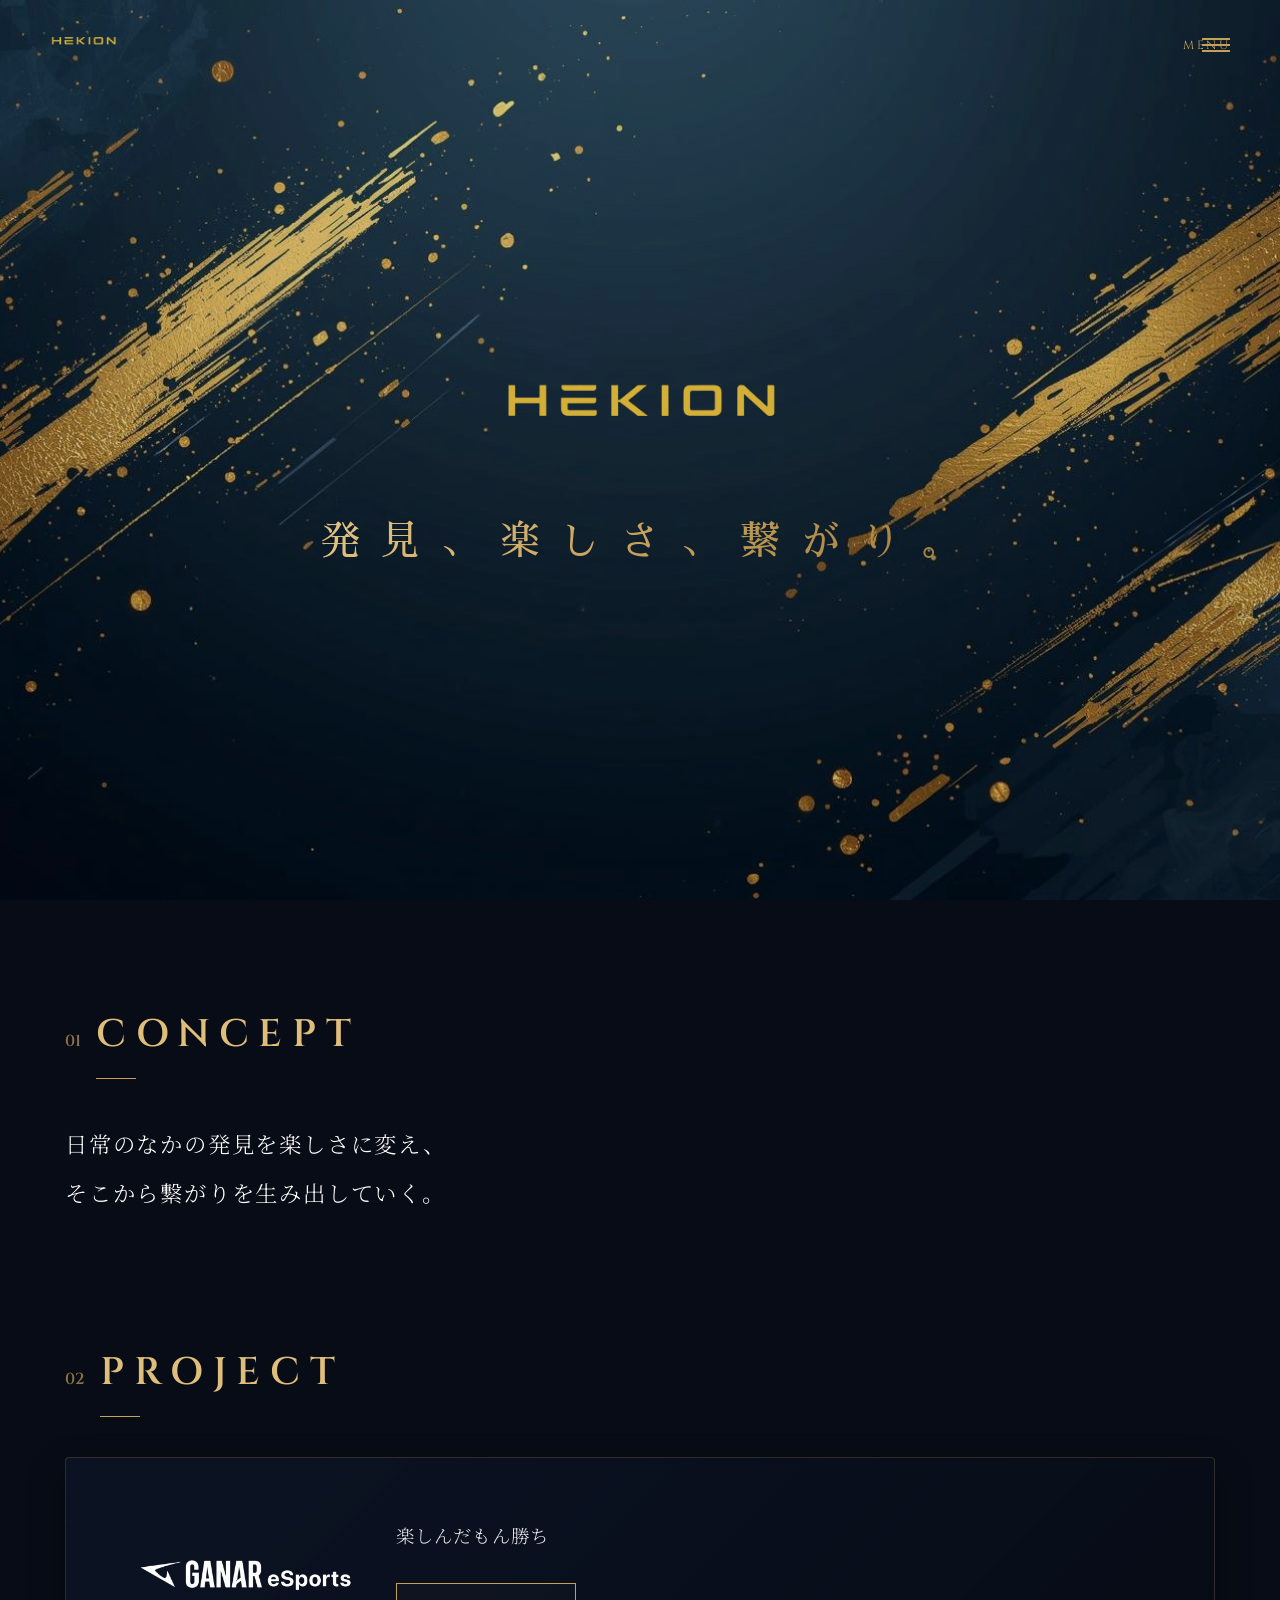
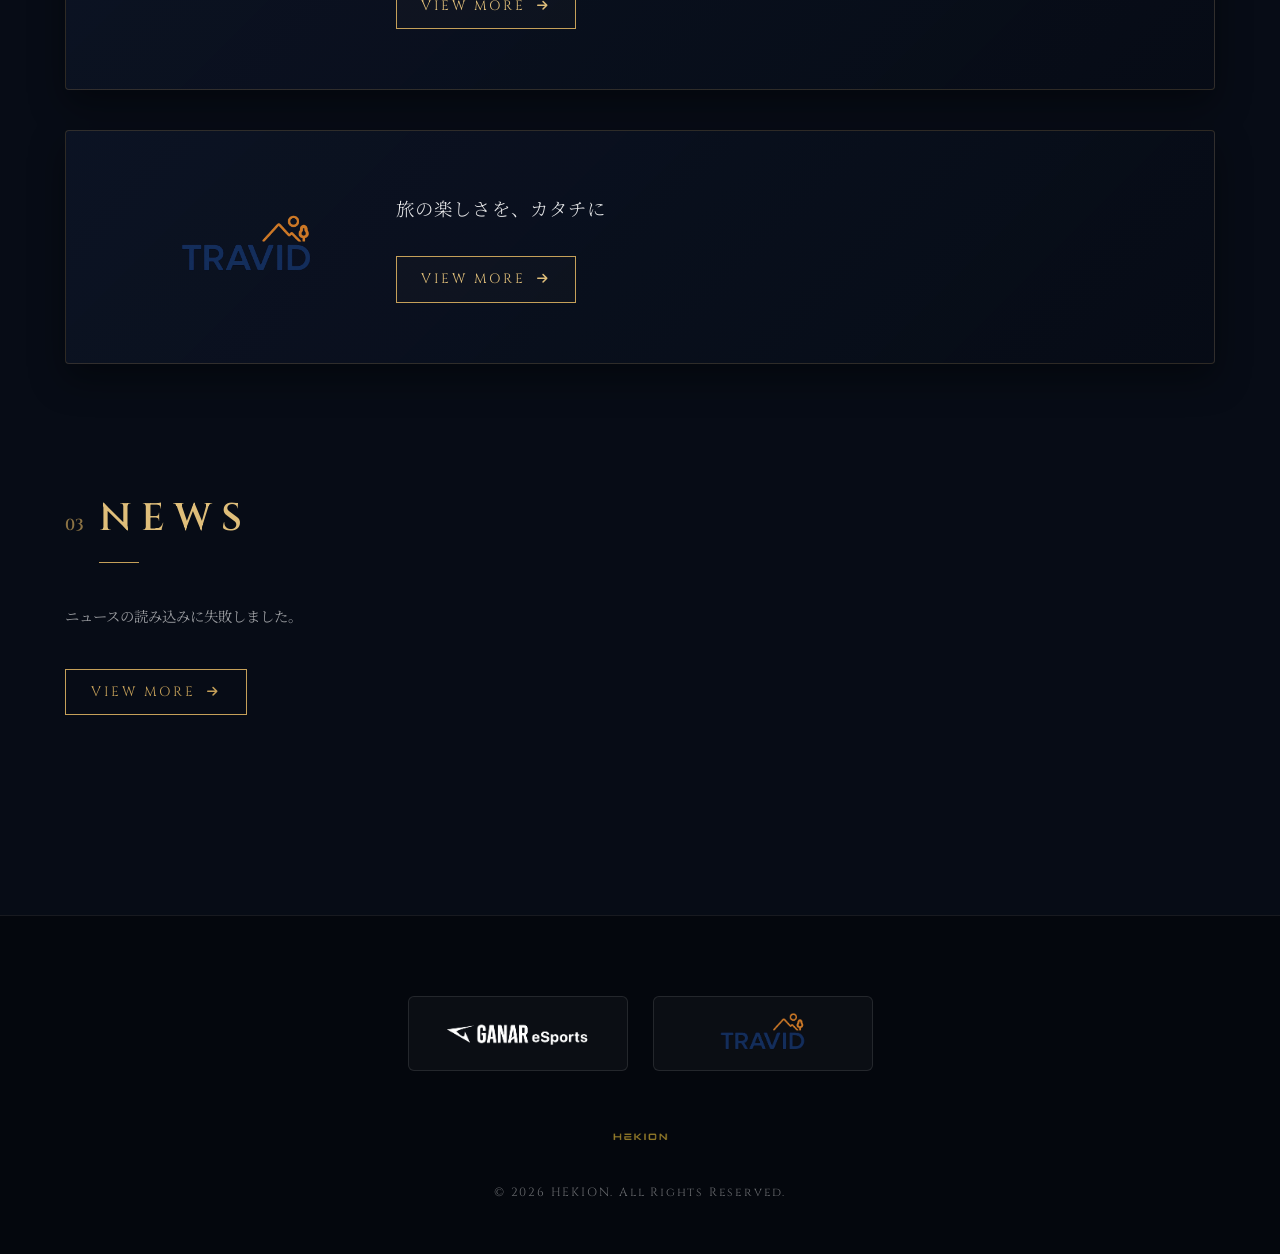
==== commit 72b057de: "Improve button accessibility and update card text Updated button accessibility and modified card des" ====
--- a/index.html
+++ b/index.html
@@ -23,7 +23,7 @@
 
     <header id="header">
         <div class="header-logo" onclick="location.href='index.html'"><img src="gold_hekionlogo.png" alt="HEKION"></div>
-        <button class="menu-open-btn" id="openBtn">
+        <button class="menu-open-btn" id="openBtn" aria-label="Menu">
             <span class="btn-line top"></span>
             <span class="btn-line mid"></span>
             <span class="btn-line bot"></span>
@@ -76,11 +76,10 @@
                             <img src="ganarlogo.png" class="card-logo" alt="GANAR">
                         </div>
                         <div class="card-body-text">
-                            <p class="card-desc">勝ちにこだわる。<br>でも, 楽しむことを忘れない。</p>
+                            <p class="card-desc">楽しんだもん勝ち</p>
                             <a href="ganar.html" class="btn-viewmore"><span>VIEW MORE</span><i class="fas fa-arrow-right"></i></a>
                         </div>
                     </div>
-                    <div class="card-side"><span>楽しんだもん勝ち</span></div>
                 </div>
 
                 <!--
@@ -90,11 +89,10 @@
                             <img src="goalinklogo.png" class="card-logo" alt="Goalink">
                         </div>
                         <div class="card-body-text">
-                            <p class="card-desc">サッカーを、もっと近くに。<br>知る事で、好きになる。</p>
+                            <p class="card-desc">サッカーと人をつなぐ</p>
                             <a href="goalink.html" class="btn-viewmore"><span>VIEW MORE</span><i class="fas fa-arrow-right"></i></a>
                         </div>
                     </div>
-                    <div class="card-side"><span>サッカーと人を<br>つなぐ</span></div>
                 </div>
                 -->
 
@@ -104,11 +102,10 @@
                             <img src="travidlogo.png" class="card-logo" alt="TRAVID">
                         </div>
                         <div class="card-body-text">
-                            <p class="card-desc">旅の前も、旅のあとも。<br>楽しさは続いていく。</p>
+                            <p class="card-desc">旅の楽しさを、カタチに</p>
                             <a href="travid.html" class="btn-viewmore"><span>VIEW MORE</span><i class="fas fa-arrow-right"></i></a>
                         </div>
                     </div>
-                    <div class="card-side"><span>旅の楽しさを、<br>カタチに</span></div>
                 </div>
 
                 <!--
@@ -118,11 +115,10 @@
                             <img src="veresislogo.png" class="card-logo" alt="VERESIS">
                         </div>
                         <div class="card-body-text">
-                            <p class="card-desc">「当たり前」を塗り替える。<br>技術と感性で、新しい世界を創り出す。</p>
+                            <p class="card-desc">世界は、変えられる</p>
                             <a href="veresis.html" class="btn-viewmore"><span>VIEW MORE</span><i class="fas fa-arrow-right"></i></a>
                         </div>
                     </div>
-                    <div class="card-side"><span>世界は、<br>変えられる</span></div>
                 </div>
                 -->
             </div>
@@ -163,6 +159,7 @@
                 -->
             </div>
 
+            <!--
             <div class="footer-sub-nav">
                 <ul>
                     <li><a href="#">利用規約</a></li>
@@ -170,6 +167,7 @@
                     <li><a href="#">お問い合わせ</a></li>
                 </ul>
             </div>
+            -->
 
             <div class="footer-brand">
                 <img src="hekionlogo.png" class="footer-logo" alt="HEKION">
--- a/style.css
+++ b/style.css
@@ -1,15 +1,11 @@
 :root {
     --bg-navy: #070c16;
-    --bg-navy-light: #0a111f;
+    --bg-navy-light: #0d1527;
     --gold: #c5a059;
     --gold-light: #dfbe7a;
     --gold-gradient: linear-gradient(135deg, #e4c587 0%, #c5a059 50%, #9e7b39 100%);
     --white: #ffffff;
     --black: #050505;
-    --overlay-ganar: rgba(15, 32, 45, 0.75);
-    /* --overlay-goalink: rgba(10, 10, 10, 0.85); */
-    --overlay-travid: rgba(245, 245, 240, 0.92);
-    /* --overlay-veresis: rgba(210, 180, 140, 0.9); */
     --ease-out-expo: cubic-bezier(0.19, 1, 0.22, 1);
     --font-en: 'Cinzel', serif;
     --font-ja: 'Noto Serif JP', serif;
@@ -46,7 +42,7 @@
 header {
     position: fixed; top: 0; left: 0; width: 100%; height: 90px;
     display: flex; justify-content: space-between; align-items: center;
-    padding: 0 50px; z-index: 5000; transition: all 0.4s var(--ease-out-expo);
+    padding: 0 50px; z-index: 9500; transition: all 0.4s var(--ease-out-expo);
 }
 header.scrolled {
     background: rgba(7, 12, 22, 0.85);
@@ -58,34 +54,62 @@
 .header-logo img { height: 38px; cursor: pointer; transition: opacity 0.3s; }
 .header-logo img:hover { opacity: 0.8; }
 
+/* Hamburger Menu Button */
 .menu-open-btn {
     background: none; border: none; cursor: pointer;
-    width: 40px; height: 40px; display: flex; flex-direction: column; justify-content: center; gap: 7px;
-}
-.menu-open-btn span { display: block; width: 100%; height: 1.5px; background: var(--gold); transition: 0.3s; }
-.menu-open-btn:hover span:nth-child(2) { transform: translateX(-4px); }
-
-/* Side Menu */
+    display: flex; align-items: center; gap: 12px; z-index: 10000;
+}
+.btn-label {
+    font-family: var(--font-en); font-size: 0.75rem; color: var(--gold);
+    letter-spacing: 0.2em; transition: opacity 0.3s;
+}
+.menu-open-btn .btn-line {
+    display: block; width: 28px; height: 1.5px; background: var(--gold);
+    transition: transform 0.4s var(--ease-out-expo), opacity 0.3s;
+}
+.menu-open-btn {
+    position: relative; width: 80px; height: 40px; justify-content: flex-end;
+}
+.menu-open-btn .btn-line { position: absolute; right: 0; }
+.menu-open-btn .top { transform: translateY(-6px); }
+.menu-open-btn .mid { transform: translateY(0); }
+.menu-open-btn .bot { transform: translateY(6px); }
+
+/* Hamburger Active Transform to X */
+.menu-open-btn.active .top { transform: translateY(0) rotate(45deg); }
+.menu-open-btn.active .mid { opacity: 0; transform: translateX(10px); }
+.menu-open-btn.active .bot { transform: translateY(0) rotate(-45deg); }
+.menu-open-btn.active .btn-label { opacity: 0; }
+
+/* Side Menu & Overlay */
+.menu-overlay {
+    position: fixed; inset: 0; background: rgba(0, 0, 0, 0.6);
+    backdrop-filter: blur(5px); z-index: 8900; opacity: 0; visibility: hidden;
+    transition: all 0.5s var(--ease-out-expo);
+}
+.menu-overlay.active { opacity: 1; visibility: visible; }
+
 .side-nav {
-    position: fixed; top: 0; right: -100%; width: 100%; max-width: 420px; height: 100vh;
+    position: fixed; top: 0; right: -100%; width: 100%; max-width: 450px; height: 100vh;
     background: #04070d; z-index: 9000; transition: right 0.6s var(--ease-out-expo);
-    padding: 120px 50px; box-shadow: -15px 0 40px rgba(0,0,0,0.7);
+    padding: 140px 60px; box-shadow: -20px 0 50px rgba(0,0,0,0.8);
     border-left: 1px solid rgba(197, 160, 89, 0.2);
 }
 .side-nav.active { right: 0; }
-.menu-close-btn {
-    position: absolute; top: 35px; right: 35px; background: none; border: none;
-    width: 44px; height: 44px; cursor: pointer; display: flex; justify-content: center; align-items: center;
-    transition: transform 0.3s;
-}
-.menu-close-btn:hover { transform: rotate(90deg); }
-.menu-close-btn i { color: var(--gold); font-size: 1.8rem; }
 .side-nav ul { list-style: none; }
-.side-nav li { margin-bottom: 30px; }
+.side-nav .nav-item {
+    margin-bottom: 32px; opacity: 0; transform: translateY(20px);
+    transition: all 0.5s var(--ease-out-expo);
+}
+.side-nav.active .nav-item { opacity: 1; transform: translateY(0); }
+.side-nav.active .nav-item:nth-child(1) { transition-delay: 0.15s; }
+.side-nav.active .nav-item:nth-child(2) { transition-delay: 0.25s; }
+.side-nav.active .nav-item:nth-child(3) { transition-delay: 0.35s; }
+.side-nav.active .nav-item:nth-child(4) { transition-delay: 0.45s; }
+
 .side-nav a { 
-    color: var(--white); text-decoration: none; font-size: 1.1rem; font-family: var(--font-en);
-    letter-spacing: 0.15em; display: flex; align-items: center; justify-content: flex-start;
-    transition: color 0.3s;
+    color: var(--white); text-decoration: none; font-size: 1.15rem; font-family: var(--font-en);
+    letter-spacing: 0.15em; display: flex; align-items: center; transition: color 0.3s;
 }
 .side-nav a:hover { color: var(--gold-light); }
 .side-nav small { color: var(--gold); opacity: 0.7; margin-left: 15px; font-size: 0.75rem; font-family: var(--font-ja); }
@@ -125,59 +149,49 @@
 .concept-body { margin-bottom: 120px; }
 .concept-text { font-size: clamp(1.1rem, 2.5vw, 1.4rem); line-height: 2.2; font-weight: 300; letter-spacing: 0.08em; }
 
-/* Project Cards */
+/* Project Section (No Image / High-End Card Design) */
 .project-section { margin-bottom: 120px; }
-.project-grid { display: flex; flex-direction: column; gap: 90px; }
+.project-grid { display: flex; flex-direction: column; gap: 40px; }
+
 .project-card { 
-    position: relative; width: 100%; aspect-ratio: 16 / 9; display: flex; 
-    border-radius: 2px; overflow: hidden;
-    box-shadow: 0 20px 40px rgba(0,0,0,0.5);
-    border: 1px solid rgba(197, 160, 89, 0.15);
-}
-.card-bg { 
-    position: absolute; inset: 0; background-size: cover; background-position: center; z-index: 1; 
-    transition: transform 0.8s var(--ease-out-expo);
-}
-.project-card:hover .card-bg { transform: scale(1.05); }
-
-.card-ganar .card-bg { background-image: url('bg_ganar.png'); }
-/* .card-goalink .card-bg { background-image: url('bg_goalink.png'); } */
-.card-travid .card-bg { background-image: url('bg_travid.png'); }
-/* .card-veresis .card-bg { background-image: url('bg_veresis.png'); } */
-
-.project-card::before { content: ""; position: absolute; inset: 0; z-index: 2; }
-.card-ganar::before { background: var(--overlay-ganar); }
-/* .card-goalink::before { background: var(--overlay-goalink); } */
-.card-travid::before { background: var(--overlay-travid); }
-/* .card-veresis::before { background: var(--overlay-veresis); } */
-
-.card-inner { position: relative; z-index: 10; flex: 1; padding: 70px 80px; display: flex; flex-direction: column; justify-content: center; align-items: flex-start; }
-.card-logo { height: 85px; width: auto; max-width: 70%; object-fit: contain; margin-bottom: 30px; filter: drop-shadow(0 4px 10px rgba(0,0,0,0.2)); }
-.card-desc { font-size: 1.2rem; margin-bottom: 40px; line-height: 1.9; font-weight: 400; letter-spacing: 0.05em; }
+    position: relative; width: 100%; display: flex; 
+    background: linear-gradient(135deg, rgba(13, 21, 39, 0.8) 0%, rgba(7, 12, 22, 0.95) 100%);
+    border: 1px solid rgba(197, 160, 89, 0.2);
+    border-radius: 4px; overflow: hidden;
+    box-shadow: 0 15px 35px rgba(0,0,0,0.4);
+    transition: all 0.5s var(--ease-out-expo);
+}
+.project-card:hover {
+    border-color: var(--gold);
+    transform: translateY(-4px);
+    box-shadow: 0 20px 45px rgba(197, 160, 89, 0.12);
+}
+
+.card-inner { 
+    flex: 1; padding: 60px 70px; display: flex; align-items: center; 
+    justify-content: space-between; gap: 40px; 
+}
+.card-logo-wrap { width: 220px; display: flex; align-items: center; justify-content: center; }
+.card-logo { max-height: 75px; width: auto; max-width: 100%; object-fit: contain; }
+
+.card-body-text { flex: 1; display: flex; flex-direction: column; align-items: flex-start; }
+.card-desc { font-size: 1.15rem; margin-bottom: 30px; line-height: 1.9; font-weight: 300; letter-spacing: 0.06em; color: rgba(255, 255, 255, 0.9); }
 
 .btn-viewmore { 
-    display: inline-flex; align-items: center; gap: 15px;
-    padding: 12px 30px; border: 1px solid currentColor; text-decoration: none; 
-    font-family: var(--font-en); font-size: 0.9rem; letter-spacing: 0.25em; color: inherit; 
-    transition: all 0.4s var(--ease-out-expo); position: relative; overflow: hidden;
-}
-.btn-viewmore i { font-size: 0.8rem; transition: transform 0.3s; }
-.btn-viewmore:hover { background: rgba(255, 255, 255, 0.12); letter-spacing: 0.3em; }
+    display: inline-flex; align-items: center; gap: 12px;
+    padding: 10px 24px; border: 1px solid var(--gold); text-decoration: none; 
+    font-family: var(--font-en); font-size: 0.85rem; letter-spacing: 0.2em; color: var(--gold-light); 
+    transition: all 0.4s var(--ease-out-expo); background: rgba(197, 160, 89, 0.03);
+}
+.btn-viewmore i { font-size: 0.75rem; transition: transform 0.3s; }
+.btn-viewmore:hover { background: var(--gold); color: var(--bg-navy); }
 .btn-viewmore:hover i { transform: translateX(5px); }
 
 .card-side { 
-    position: relative; z-index: 10; width: 110px; display: flex; flex-direction: column; 
-    justify-content: center; align-items: center; padding: 50px 0; 
-    writing-mode: vertical-rl; font-size: 1.4rem; letter-spacing: 0.4em; 
-    border-left: 1px solid rgba(128, 128, 128, 0.25); font-weight: 600; 
-}
-.card-side span { white-space: nowrap; display: flex; flex-direction: column; justify-content: flex-end; height: 100%; }
-
-.card-ganar { color: var(--white); } 
-/* .card-goalink { color: var(--white); } */
-.card-travid { color: #1a1a1a; }
-.card-travid .btn-viewmore:hover { background: rgba(0, 0, 0, 0.08); }
-/* .card-veresis { color: var(--black); } */
+    width: 90px; display: flex; justify-content: center; align-items: center; 
+    padding: 40px 0; writing-mode: vertical-rl; font-size: 1.1rem; letter-spacing: 0.35em; 
+    border-left: 1px solid rgba(197, 160, 89, 0.15); color: var(--gold); font-weight: 400; opacity: 0.8;
+}
 
 /* News */
 .news-section { margin-top: 100px; }
@@ -204,7 +218,7 @@
 .btn-news-more i { font-size: 0.75rem; transition: transform 0.3s; }
 .btn-news-more:hover i { transform: translateX(4px); }
 
-/* Footer */
+/* Footer (Preserve Original Brand Logo Colors with Capsule Cards) */
 footer {
     background: #04070d;
     padding: 80px 20px 50px;
@@ -224,29 +238,34 @@
     display: flex;
     justify-content: center;
     align-items: center;
-    gap: 40px;
+    gap: 25px;
     margin-bottom: 50px;
     flex-wrap: wrap;
 }
 
-.footer-project-link {
+.footer-project-card {
     display: flex;
     justify-content: center;
     align-items: center;
-    padding: 10px 20px;
-    transition: transform 0.3s ease, opacity 0.3s ease;
-    opacity: 0.8;
-}
-
-.footer-project-link:hover {
-    opacity: 1;
+    width: 220px;
+    height: 75px;
+    padding: 12px 20px;
+    background: rgba(255, 255, 255, 0.03);
+    border: 1px solid rgba(255, 255, 255, 0.1);
+    border-radius: 6px;
+    text-decoration: none;
+    transition: all 0.4s var(--ease-out-expo);
+}
+
+.footer-project-card:hover {
+    background: rgba(255, 255, 255, 0.08);
+    border-color: rgba(197, 160, 89, 0.5);
     transform: translateY(-3px);
 }
 
-.footer-project-link img {
-    height: 38px;
-    width: auto;
-    max-width: 180px;
+.footer-project-card img {
+    max-height: 100%;
+    max-width: 100%;
     object-fit: contain;
 }
 
@@ -315,26 +334,21 @@
 /* Responsive Settings */
 @media (max-width: 768px) {
     header { padding: 0 25px; height: 75px; }
+    .btn-label { display: none; }
     .main-content { padding: 60px 20px 40px; }
     .concept-body { margin-bottom: 80px; }
     .project-section { margin-bottom: 80px; }
-    .project-grid { gap: 50px; }
-    .card-inner { padding: 30px 20px; }
-    .card-logo { height: 45px; margin-bottom: 15px; }
-    .card-desc { font-size: 0.85rem; margin-bottom: 25px; line-height: 1.7; }
-    .btn-viewmore { padding: 8px 18px; font-size: 0.75rem; gap: 8px; }
-    .card-side { width: 45px; font-size: 0.85rem; padding: 20px 0; letter-spacing: 0.25em; }
-    .card-side span { white-space: normal; justify-content: flex-end; }
-    .card-side br { display: block; }
+    
+    .card-inner { flex-direction: column; align-items: flex-start; padding: 35px 25px; gap: 20px; }
+    .card-logo-wrap { width: 100%; justify-content: flex-start; }
+    .card-logo { max-height: 50px; }
+    .card-desc { font-size: 0.95rem; margin-bottom: 20px; }
+    .card-side { width: 45px; font-size: 0.85rem; padding: 20px 0; }
+    
     footer { padding: 60px 20px 40px; margin-top: 80px; }
-    .footer-projects { gap: 25px; margin-bottom: 40px; }
-    .footer-project-link img { height: 28px; }
-    .footer-sub-nav ul { gap: 18px 25px; }
+    .footer-projects { gap: 15px; margin-bottom: 40px; }
+    .footer-project-card { width: 100%; max-width: 280px; height: 65px; }
+    .footer-sub-nav ul { gap: 15px 20px; }
     .footer-sub-nav a { font-size: 0.8rem; }
     .pagetop { right: 20px; bottom: 20px; width: 44px; height: 44px; }
 }
-
-@media (min-width: 769px) {
-    .card-side br { display: none; }
-    .card-side span { white-space: nowrap; }
-}
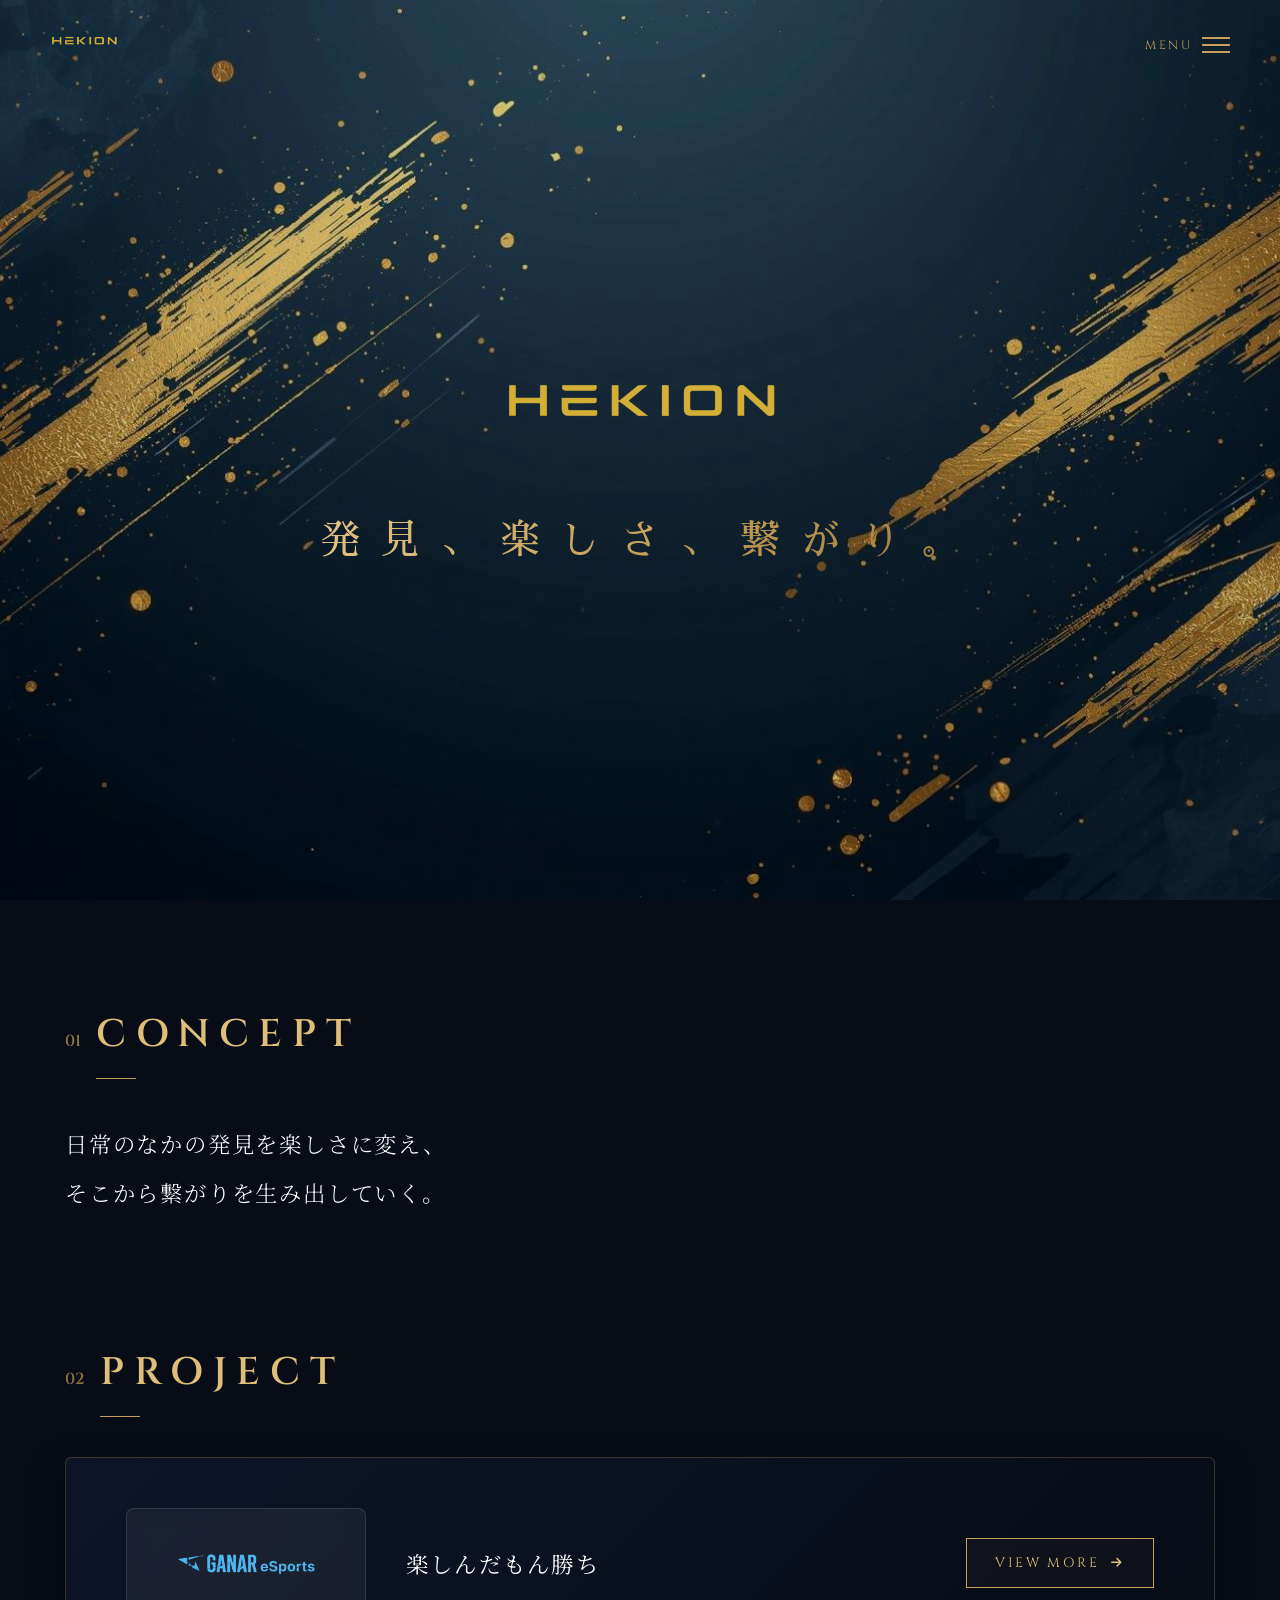
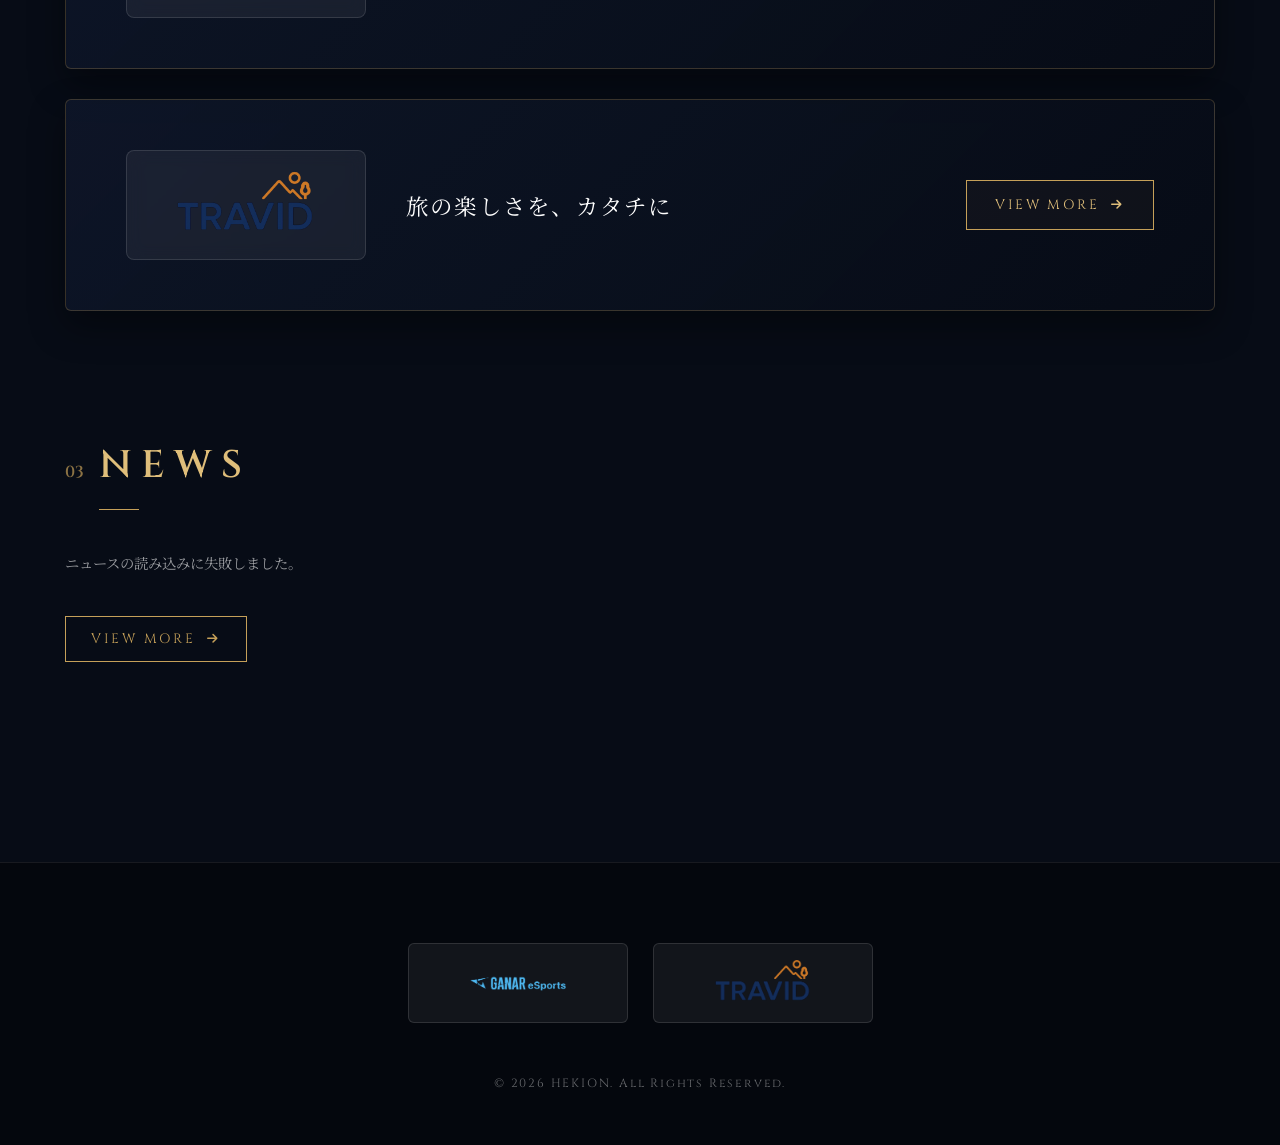
==== commit a7280351: "Update image paths in index.html" ====
--- a/index.html
+++ b/index.html
@@ -22,7 +22,7 @@
     <div class="menu-overlay" id="menuOverlay"></div>
 
     <header id="header">
-        <div class="header-logo" onclick="location.href='index.html'"><img src="gold_hekionlogo.png" alt="HEKION"></div>
+        <div class="header-logo" onclick="location.href='index.html'"><img src="images/logo/gold_hekionlogo.png" alt="HEKION"></div>
         <button class="menu-open-btn" id="openBtn" aria-label="Menu">
             <span class="btn-line top"></span>
             <span class="btn-line mid"></span>
@@ -38,10 +38,10 @@
             <li class="nav-item">
                 <a href="#" id="toggleProjects">PROJECTS<small>事業紹介</small> <i class="fas fa-chevron-down"></i></a>
                 <ul class="side-submenu" id="subMenu">
-                    <li><a href="ganar.html">- GANAR</a></li>
-                    <!-- <li><a href="goalink.html">- Goalink</a></li> -->
-                    <li><a href="travid.html">- TRAVID</a></li>
-                    <!-- <li><a href="veresis.html">- VERESIS</a></li> -->
+                    <li><a href="projects/ganar.html">- GANAR</a></li>
+                    <!-- <li><a href="projects/goalink.html">- Goalink</a></li> -->
+                    <li><a href="projects/travid.html">- TRAVID</a></li>
+                    <!-- <li><a href="projects/veresis.html">- VERESIS</a></li> -->
                 </ul>
             </li>
             <li class="nav-item"><a href="news.html">NEWS<small>ニュース</small></a></li>
@@ -50,7 +50,7 @@
 
     <section class="mv" id="mv">
         <div class="mv-bg"></div>
-        <img src="gold_hekionlogo.png" class="mv-logo" alt="HEKION">
+        <img src="images/logo/gold_hekionlogo.png" class="mv-logo" alt="HEKION">
         <h1 class="mv-copy">発見、楽しさ、繋がり。</h1>
     </section>
 
@@ -73,11 +73,11 @@
                 <div class="project-card card-ganar reveal">
                     <div class="card-inner">
                         <div class="card-logo-wrap">
-                            <img src="ganarlogo.png" class="card-logo" alt="GANAR">
+                            <img src="images/logo/ganarlogo.png" class="card-logo" alt="GANAR">
                         </div>
                         <div class="card-body-text">
                             <p class="card-desc">楽しんだもん勝ち</p>
-                            <a href="ganar.html" class="btn-viewmore"><span>VIEW MORE</span><i class="fas fa-arrow-right"></i></a>
+                            <a href="projects/ganar.html" class="btn-viewmore"><span>VIEW MORE</span><i class="fas fa-arrow-right"></i></a>
                         </div>
                     </div>
                 </div>
@@ -86,11 +86,11 @@
                 <div class="project-card card-goalink reveal">
                     <div class="card-inner">
                         <div class="card-logo-wrap">
-                            <img src="goalinklogo.png" class="card-logo" alt="Goalink">
+                            <img src="images/logo/goalinklogo.png" class="card-logo" alt="Goalink">
                         </div>
                         <div class="card-body-text">
                             <p class="card-desc">サッカーと人をつなぐ</p>
-                            <a href="goalink.html" class="btn-viewmore"><span>VIEW MORE</span><i class="fas fa-arrow-right"></i></a>
+                            <a href="projects/goalink.html" class="btn-viewmore"><span>VIEW MORE</span><i class="fas fa-arrow-right"></i></a>
                         </div>
                     </div>
                 </div>
@@ -99,11 +99,11 @@
                 <div class="project-card card-travid reveal">
                     <div class="card-inner">
                         <div class="card-logo-wrap">
-                            <img src="travidlogo.png" class="card-logo" alt="TRAVID">
+                            <img src="images/logo/travidlogo.png" class="card-logo" alt="TRAVID">
                         </div>
                         <div class="card-body-text">
                             <p class="card-desc">旅の楽しさを、カタチに</p>
-                            <a href="travid.html" class="btn-viewmore"><span>VIEW MORE</span><i class="fas fa-arrow-right"></i></a>
+                            <a href="projects/travid.html" class="btn-viewmore"><span>VIEW MORE</span><i class="fas fa-arrow-right"></i></a>
                         </div>
                     </div>
                 </div>
@@ -112,11 +112,11 @@
                 <div class="project-card card-veresis reveal">
                     <div class="card-inner">
                         <div class="card-logo-wrap">
-                            <img src="veresislogo.png" class="card-logo" alt="VERESIS">
+                            <img src="images/logo/veresislogo.png" class="card-logo" alt="VERESIS">
                         </div>
                         <div class="card-body-text">
                             <p class="card-desc">世界は、変えられる</p>
-                            <a href="veresis.html" class="btn-viewmore"><span>VIEW MORE</span><i class="fas fa-arrow-right"></i></a>
+                            <a href="projects/veresis.html" class="btn-viewmore"><span>VIEW MORE</span><i class="fas fa-arrow-right"></i></a>
                         </div>
                     </div>
                 </div>
@@ -142,19 +142,19 @@
         <div class="footer-inner">
             <div class="footer-projects">
                 <a href="https://hekion.github.io/ganar/index.html" class="footer-project-card" target="_blank" rel="noopener noreferrer">
-                    <img src="ganarlogo.png" alt="GANAR">
+                    <img src="images/logo/ganarlogo.png" alt="GANAR">
                 </a>
                 <!--
                 <a href="https://hekion.github.io/goalinkjp/index.html" class="footer-project-card" target="_blank" rel="noopener noreferrer">
-                    <img src="goalinklogo.png" alt="Goalink">
+                    <img src="images/logo/goalinklogo.png" alt="Goalink">
                 </a>
                 -->
                 <a href="https://note.com/travid" class="footer-project-card" target="_blank" rel="noopener noreferrer">
-                    <img src="travidlogo.png" alt="TRAVID">
+                    <img src="images/logo/travidlogo.png" alt="TRAVID">
                 </a>
                 <!--
                 <a href="https://hekion.github.io/veresis/" class="footer-project-card" target="_blank" rel="noopener noreferrer">
-                    <img src="veresislogo.png" alt="VERESIS">
+                    <img src="images/logo/veresislogo.png" alt="VERESIS">
                 </a>
                 -->
             </div>
@@ -169,10 +169,6 @@
             </div>
             -->
 
-            <div class="footer-brand">
-                <img src="hekionlogo.png" class="footer-logo" alt="HEKION">
-            </div>
-
             <p class="copyright">&copy; 2026 HEKION. All Rights Reserved.</p>
         </div>
     </footer>
--- a/style.css
+++ b/style.css
@@ -54,26 +54,23 @@
 .header-logo img { height: 38px; cursor: pointer; transition: opacity 0.3s; }
 .header-logo img:hover { opacity: 0.8; }
 
-/* Hamburger Menu Button */
+/* Hamburger Menu Button Fix */
 .menu-open-btn {
     background: none; border: none; cursor: pointer;
-    display: flex; align-items: center; gap: 12px; z-index: 10000;
+    display: flex; align-items: center; justify-content: flex-end;
+    position: relative; width: 80px; height: 40px; z-index: 10000;
 }
 .btn-label {
     font-family: var(--font-en); font-size: 0.75rem; color: var(--gold);
-    letter-spacing: 0.2em; transition: opacity 0.3s;
+    letter-spacing: 0.2em; transition: opacity 0.3s; margin-right: 38px;
 }
 .menu-open-btn .btn-line {
-    display: block; width: 28px; height: 1.5px; background: var(--gold);
+    position: absolute; right: 0; width: 28px; height: 2px; background: var(--gold);
     transition: transform 0.4s var(--ease-out-expo), opacity 0.3s;
 }
-.menu-open-btn {
-    position: relative; width: 80px; height: 40px; justify-content: flex-end;
-}
-.menu-open-btn .btn-line { position: absolute; right: 0; }
-.menu-open-btn .top { transform: translateY(-6px); }
+.menu-open-btn .top { transform: translateY(-7px); }
 .menu-open-btn .mid { transform: translateY(0); }
-.menu-open-btn .bot { transform: translateY(6px); }
+.menu-open-btn .bot { transform: translateY(7px); }
 
 /* Hamburger Active Transform to X */
 .menu-open-btn.active .top { transform: translateY(0) rotate(45deg); }
@@ -83,7 +80,7 @@
 
 /* Side Menu & Overlay */
 .menu-overlay {
-    position: fixed; inset: 0; background: rgba(0, 0, 0, 0.6);
+    position: fixed; inset: 0; background: rgba(0, 0, 0, 0.65);
     backdrop-filter: blur(5px); z-index: 8900; opacity: 0; visibility: hidden;
     transition: all 0.5s var(--ease-out-expo);
 }
@@ -149,49 +146,52 @@
 .concept-body { margin-bottom: 120px; }
 .concept-text { font-size: clamp(1.1rem, 2.5vw, 1.4rem); line-height: 2.2; font-weight: 300; letter-spacing: 0.08em; }
 
-/* Project Section (No Image / High-End Card Design) */
+/* Project Section */
 .project-section { margin-bottom: 120px; }
-.project-grid { display: flex; flex-direction: column; gap: 40px; }
+.project-grid { display: flex; flex-direction: column; gap: 30px; }
 
 .project-card { 
-    position: relative; width: 100%; display: flex; 
-    background: linear-gradient(135deg, rgba(13, 21, 39, 0.8) 0%, rgba(7, 12, 22, 0.95) 100%);
-    border: 1px solid rgba(197, 160, 89, 0.2);
-    border-radius: 4px; overflow: hidden;
+    position: relative; width: 100%;
+    background: linear-gradient(135deg, rgba(15, 23, 42, 0.85) 0%, rgba(7, 12, 22, 0.95) 100%);
+    border: 1px solid rgba(197, 160, 89, 0.25);
+    border-radius: 6px; overflow: hidden;
     box-shadow: 0 15px 35px rgba(0,0,0,0.4);
     transition: all 0.5s var(--ease-out-expo);
 }
 .project-card:hover {
     border-color: var(--gold);
     transform: translateY(-4px);
-    box-shadow: 0 20px 45px rgba(197, 160, 89, 0.12);
+    box-shadow: 0 20px 45px rgba(197, 160, 89, 0.15);
 }
 
 .card-inner { 
-    flex: 1; padding: 60px 70px; display: flex; align-items: center; 
+    padding: 50px 60px; display: flex; align-items: center; 
     justify-content: space-between; gap: 40px; 
 }
-.card-logo-wrap { width: 220px; display: flex; align-items: center; justify-content: center; }
-.card-logo { max-height: 75px; width: auto; max-width: 100%; object-fit: contain; }
-
-.card-body-text { flex: 1; display: flex; flex-direction: column; align-items: flex-start; }
-.card-desc { font-size: 1.15rem; margin-bottom: 30px; line-height: 1.9; font-weight: 300; letter-spacing: 0.06em; color: rgba(255, 255, 255, 0.9); }
+
+/* Light Background Holder for Logos */
+.card-logo-wrap { 
+    width: 240px; height: 110px; display: flex; align-items: center; justify-content: center;
+    background: rgba(255, 255, 255, 0.06);
+    border: 1px solid rgba(255, 255, 255, 0.12);
+    border-radius: 8px; padding: 15px;
+    backdrop-filter: blur(8px);
+}
+.card-logo { max-height: 100%; max-width: 100%; object-fit: contain; }
+
+.card-body-text { flex: 1; display: flex; align-items: center; justify-content: space-between; gap: 30px; }
+.card-desc { font-size: clamp(1.1rem, 2vw, 1.4rem); font-weight: 400; letter-spacing: 0.1em; color: #ffffff; }
 
 .btn-viewmore { 
     display: inline-flex; align-items: center; gap: 12px;
-    padding: 10px 24px; border: 1px solid var(--gold); text-decoration: none; 
+    padding: 12px 28px; border: 1px solid var(--gold); text-decoration: none; 
     font-family: var(--font-en); font-size: 0.85rem; letter-spacing: 0.2em; color: var(--gold-light); 
-    transition: all 0.4s var(--ease-out-expo); background: rgba(197, 160, 89, 0.03);
+    transition: all 0.4s var(--ease-out-expo); background: rgba(197, 160, 89, 0.04);
+    white-space: nowrap;
 }
 .btn-viewmore i { font-size: 0.75rem; transition: transform 0.3s; }
 .btn-viewmore:hover { background: var(--gold); color: var(--bg-navy); }
 .btn-viewmore:hover i { transform: translateX(5px); }
-
-.card-side { 
-    width: 90px; display: flex; justify-content: center; align-items: center; 
-    padding: 40px 0; writing-mode: vertical-rl; font-size: 1.1rem; letter-spacing: 0.35em; 
-    border-left: 1px solid rgba(197, 160, 89, 0.15); color: var(--gold); font-weight: 400; opacity: 0.8;
-}
 
 /* News */
 .news-section { margin-top: 100px; }
@@ -218,7 +218,7 @@
 .btn-news-more i { font-size: 0.75rem; transition: transform 0.3s; }
 .btn-news-more:hover i { transform: translateX(4px); }
 
-/* Footer (Preserve Original Brand Logo Colors with Capsule Cards) */
+/* Footer */
 footer {
     background: #04070d;
     padding: 80px 20px 50px;
@@ -248,17 +248,17 @@
     justify-content: center;
     align-items: center;
     width: 220px;
-    height: 75px;
+    height: 80px;
     padding: 12px 20px;
-    background: rgba(255, 255, 255, 0.03);
-    border: 1px solid rgba(255, 255, 255, 0.1);
+    background: rgba(255, 255, 255, 0.06);
+    border: 1px solid rgba(255, 255, 255, 0.12);
     border-radius: 6px;
     text-decoration: none;
     transition: all 0.4s var(--ease-out-expo);
 }
 
 .footer-project-card:hover {
-    background: rgba(255, 255, 255, 0.08);
+    background: rgba(255, 255, 255, 0.12);
     border-color: rgba(197, 160, 89, 0.5);
     transform: translateY(-3px);
 }
@@ -267,31 +267,6 @@
     max-height: 100%;
     max-width: 100%;
     object-fit: contain;
-}
-
-.footer-sub-nav {
-    margin-bottom: 40px;
-}
-
-.footer-sub-nav ul {
-    display: flex;
-    justify-content: center;
-    align-items: center;
-    gap: 30px;
-    list-style: none;
-    flex-wrap: wrap;
-}
-
-.footer-sub-nav a {
-    color: rgba(255, 255, 255, 0.6);
-    text-decoration: none;
-    font-size: 0.85rem;
-    letter-spacing: 0.08em;
-    transition: color 0.3s ease;
-}
-
-.footer-sub-nav a:hover {
-    color: var(--white);
 }
 
 .footer-brand {
@@ -340,15 +315,12 @@
     .project-section { margin-bottom: 80px; }
     
     .card-inner { flex-direction: column; align-items: flex-start; padding: 35px 25px; gap: 20px; }
-    .card-logo-wrap { width: 100%; justify-content: flex-start; }
-    .card-logo { max-height: 50px; }
-    .card-desc { font-size: 0.95rem; margin-bottom: 20px; }
-    .card-side { width: 45px; font-size: 0.85rem; padding: 20px 0; }
+    .card-logo-wrap { width: 100%; height: 80px; }
+    .card-body-text { flex-direction: column; align-items: flex-start; gap: 20px; width: 100%; }
+    .card-desc { font-size: 1.1rem; }
     
     footer { padding: 60px 20px 40px; margin-top: 80px; }
     .footer-projects { gap: 15px; margin-bottom: 40px; }
-    .footer-project-card { width: 100%; max-width: 280px; height: 65px; }
-    .footer-sub-nav ul { gap: 15px 20px; }
-    .footer-sub-nav a { font-size: 0.8rem; }
+    .footer-project-card { width: 100%; max-width: 280px; height: 70px; }
     .pagetop { right: 20px; bottom: 20px; width: 44px; height: 44px; }
 }
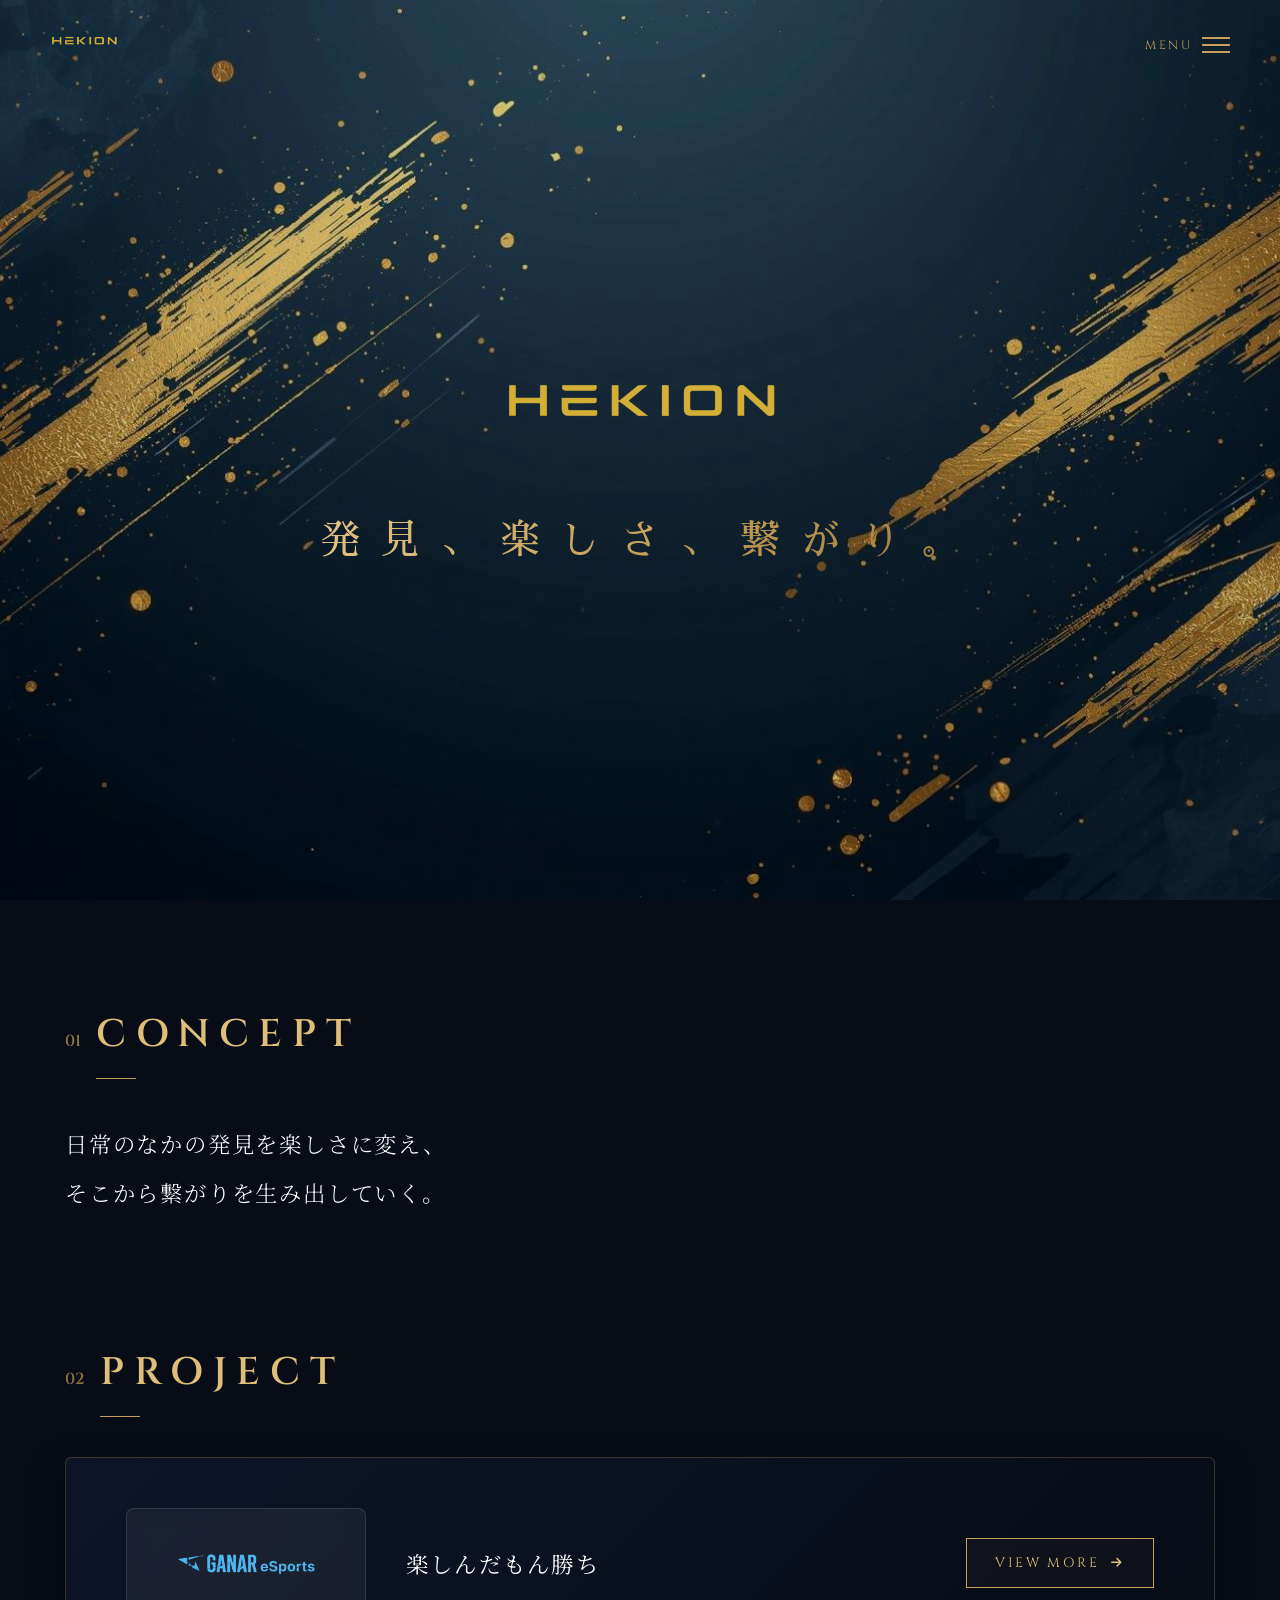
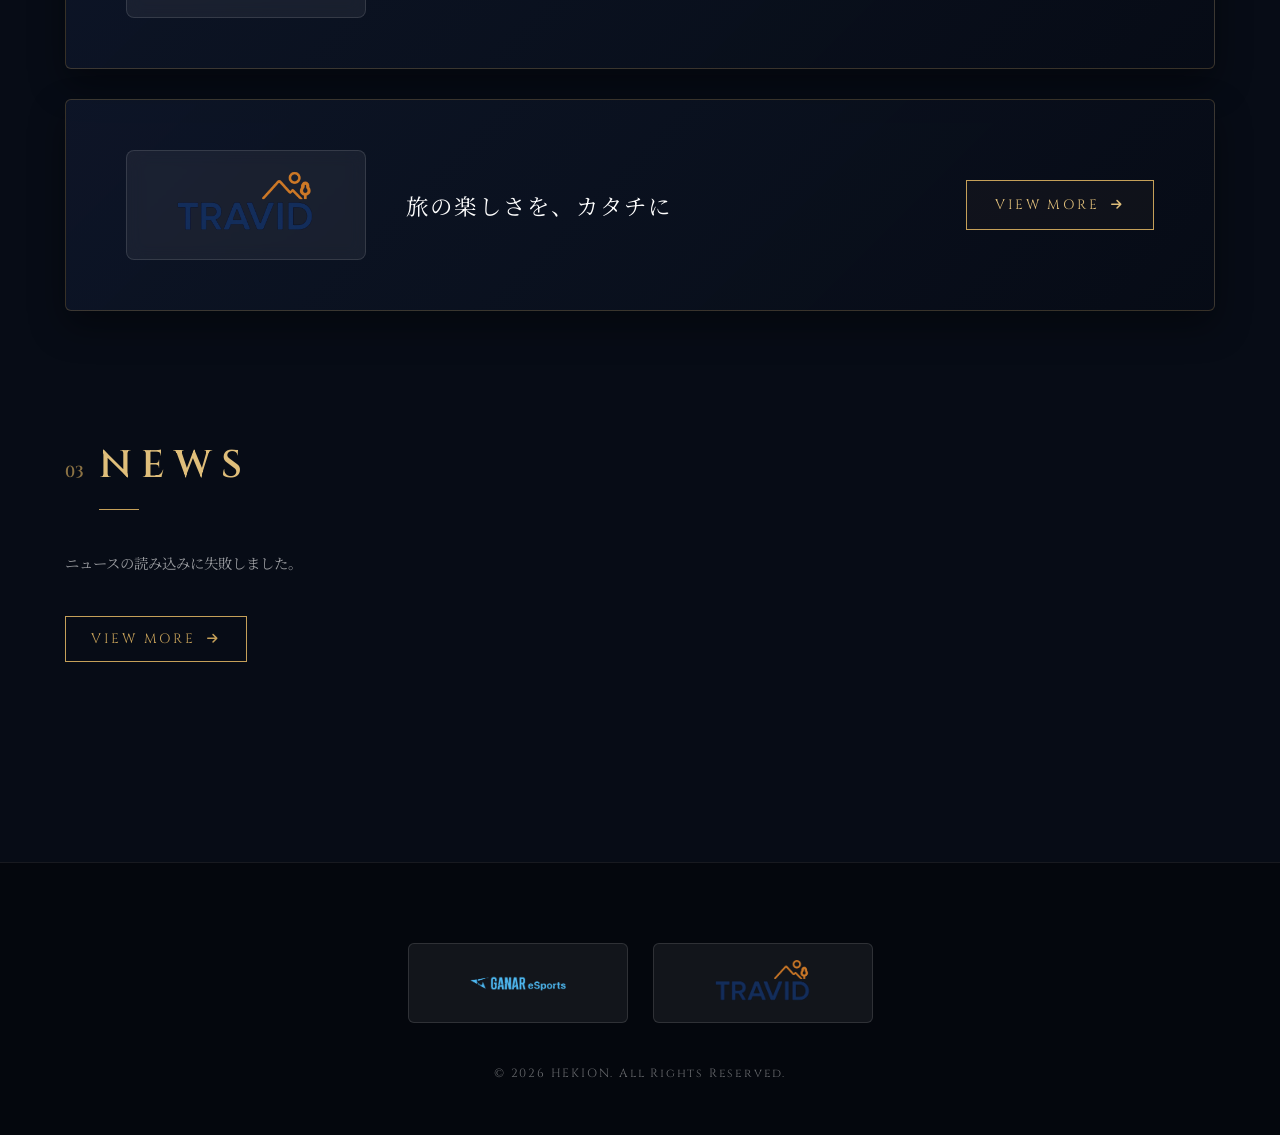
==== commit 0eabad7f: "Add card classes to footer project links" ====
--- a/index.html
+++ b/index.html
@@ -141,7 +141,7 @@
     <footer>
         <div class="footer-inner">
             <div class="footer-projects">
-                <a href="https://hekion.github.io/ganar/index.html" class="footer-project-card" target="_blank" rel="noopener noreferrer">
+                <a href="https://hekion.github.io/ganar/index.html" class="footer-project-card card-ganar" target="_blank" rel="noopener noreferrer">
                     <img src="images/logo/ganarlogo.png" alt="GANAR">
                 </a>
                 <!--
@@ -149,7 +149,7 @@
                     <img src="images/logo/goalinklogo.png" alt="Goalink">
                 </a>
                 -->
-                <a href="https://note.com/travid" class="footer-project-card" target="_blank" rel="noopener noreferrer">
+                <a href="https://note.com/travid" class="footer-project-card card-travid" target="_blank" rel="noopener noreferrer">
                     <img src="images/logo/travidlogo.png" alt="TRAVID">
                 </a>
                 <!--
--- a/style.css
+++ b/style.css
@@ -54,7 +54,7 @@
 .header-logo img { height: 38px; cursor: pointer; transition: opacity 0.3s; }
 .header-logo img:hover { opacity: 0.8; }
 
-/* Hamburger Menu Button Fix */
+/* Hamburger Menu Button */
 .menu-open-btn {
     background: none; border: none; cursor: pointer;
     display: flex; align-items: center; justify-content: flex-end;
@@ -110,15 +110,35 @@
 }
 .side-nav a:hover { color: var(--gold-light); }
 .side-nav small { color: var(--gold); opacity: 0.7; margin-left: 15px; font-size: 0.75rem; font-family: var(--font-ja); }
-.side-submenu { padding: 15px 0 0 20px; display: none; }
-.side-submenu.open { display: block; }
-.side-nav a i { margin-left: 10px; font-size: 0.8rem; }
+
+.side-submenu { 
+    padding: 15px 0 0 20px; 
+    display: none; 
+}
+.side-submenu.open { 
+    display: block; 
+}
+.side-submenu li {
+    margin-bottom: 12px;
+}
+.side-submenu a {
+    font-size: 0.95rem;
+    color: rgba(255, 255, 255, 0.7);
+}
+.side-nav a i { 
+    margin-left: 10px; 
+    font-size: 0.8rem; 
+    transition: transform 0.3s ease;
+}
+.side-nav a i.rotate {
+    transform: rotate(180deg);
+}
 
 /* Main Visual */
 .mv { width: 100%; height: 100vh; position: relative; display: flex; flex-direction: column; justify-content: center; align-items: center; text-align: center; padding: 0 20px; }
 .mv-bg { position: absolute; inset: 0; background-size: cover; background-position: center; z-index: -1; filter: brightness(0.85); }
-@media (min-width: 769px) { .mv-bg { background-image: url('mv_pc_bg.png'); } }
-@media (max-width: 768px) { .mv-bg { background-image: url('mv_sp_bg.png'); } }
+@media (min-width: 769px) { .mv-bg { background-image: url('images/mainvisual/mv_pc_bg.png'); } }
+@media (max-width: 768px) { .mv-bg { background-image: url('images/mainvisual/mv_sp_bg.png'); } }
 .mv-logo { width: 280px; max-width: 70%; margin-bottom: 25px; opacity: 0; transform: translateY(20px); transition: 1.2s 0.3s var(--ease-out-expo); }
 .mv-copy {
     font-family: 'Sawarabi Mincho', serif;
@@ -169,7 +189,6 @@
     justify-content: space-between; gap: 40px; 
 }
 
-/* Light Background Holder for Logos */
 .card-logo-wrap { 
     width: 240px; height: 110px; display: flex; align-items: center; justify-content: center;
     background: rgba(255, 255, 255, 0.06);
@@ -239,7 +258,7 @@
     justify-content: center;
     align-items: center;
     gap: 25px;
-    margin-bottom: 50px;
+    margin-bottom: 40px;
     flex-wrap: wrap;
 }
 
@@ -267,16 +286,6 @@
     max-height: 100%;
     max-width: 100%;
     object-fit: contain;
-}
-
-.footer-brand {
-    margin-bottom: 20px;
-}
-
-.footer-logo {
-    height: 32px;
-    width: auto;
-    opacity: 0.7;
 }
 
 .copyright {
@@ -320,7 +329,7 @@
     .card-desc { font-size: 1.1rem; }
     
     footer { padding: 60px 20px 40px; margin-top: 80px; }
-    .footer-projects { gap: 15px; margin-bottom: 40px; }
+    .footer-projects { gap: 15px; margin-bottom: 30px; }
     .footer-project-card { width: 100%; max-width: 280px; height: 70px; }
     .pagetop { right: 20px; bottom: 20px; width: 44px; height: 44px; }
 }
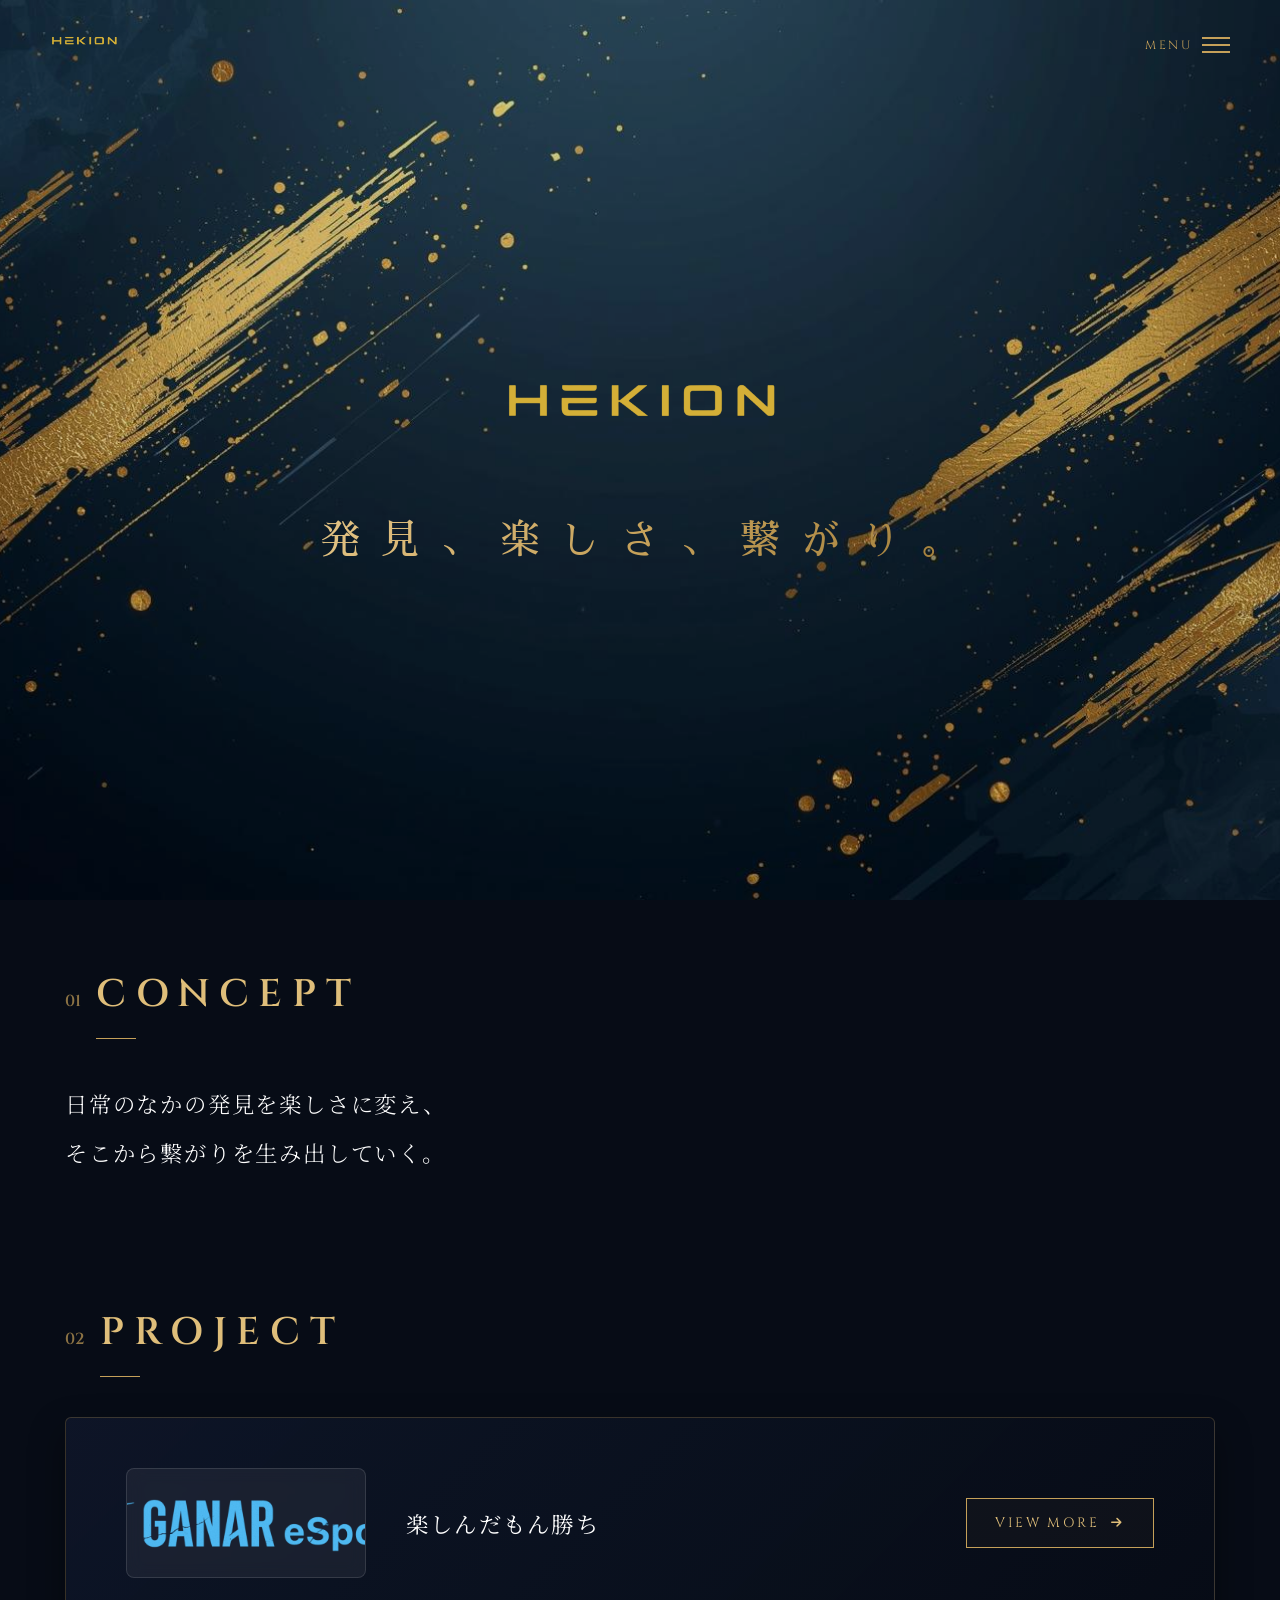
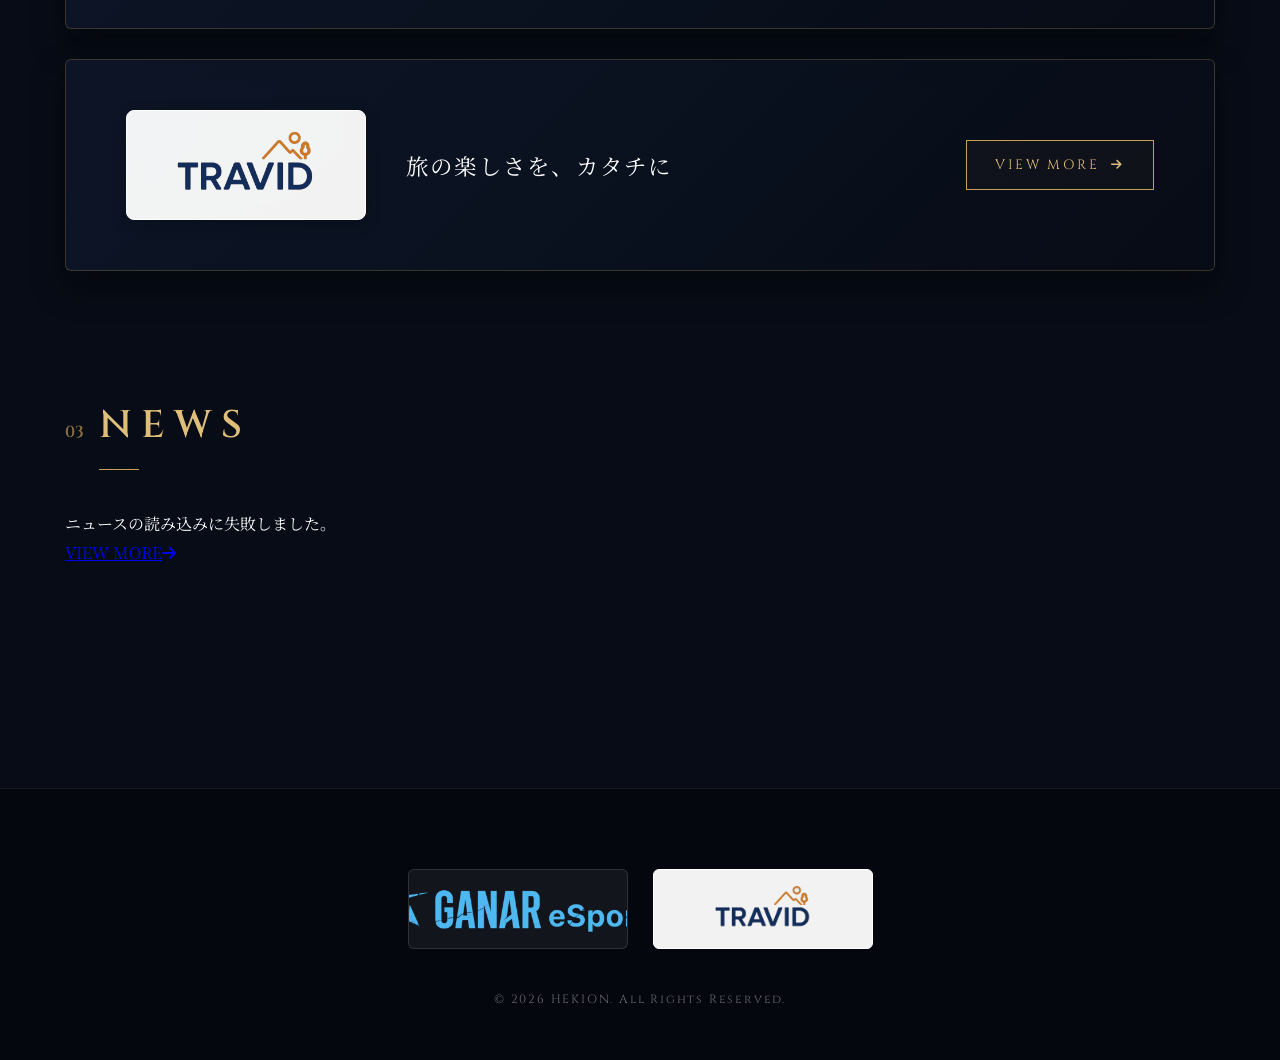
==== commit 27ffa63d: "Remove unused menu and footer elements from index.html" ====
--- a/index.html
+++ b/index.html
@@ -18,35 +18,8 @@
         </div>
     </div>
 
-    <!-- メニューオープン時の背景オーバーレイ -->
-    <div class="menu-overlay" id="menuOverlay"></div>
-
-    <header id="header">
-        <div class="header-logo" onclick="location.href='index.html'"><img src="images/logo/gold_hekionlogo.png" alt="HEKION"></div>
-        <button class="menu-open-btn" id="openBtn" aria-label="Menu">
-            <span class="btn-line top"></span>
-            <span class="btn-line mid"></span>
-            <span class="btn-line bot"></span>
-            <span class="btn-label">MENU</span>
-        </button>
-    </header>
-
-    <nav class="side-nav" id="sideNav">
-        <ul>
-            <li class="nav-item"><a href="index.html">TOP<small>トップ</small></a></li>
-            <li class="nav-item"><a href="about.html">ABOUT<small>HEKIONについて</small></a></li>
-            <li class="nav-item">
-                <a href="#" id="toggleProjects">PROJECTS<small>事業紹介</small> <i class="fas fa-chevron-down"></i></a>
-                <ul class="side-submenu" id="subMenu">
-                    <li><a href="projects/ganar.html">- GANAR</a></li>
-                    <!-- <li><a href="projects/goalink.html">- Goalink</a></li> -->
-                    <li><a href="projects/travid.html">- TRAVID</a></li>
-                    <!-- <li><a href="projects/veresis.html">- VERESIS</a></li> -->
-                </ul>
-            </li>
-            <li class="nav-item"><a href="news.html">NEWS<small>ニュース</small></a></li>
-        </ul>
-    </nav>
+    <!-- ヘッダー共通部分 -->
+    <div id="header-container"></div>
 
     <section class="mv" id="mv">
         <div class="mv-bg"></div>
@@ -138,40 +111,8 @@
         </section>
     </main>
 
-    <footer>
-        <div class="footer-inner">
-            <div class="footer-projects">
-                <a href="https://hekion.github.io/ganar/index.html" class="footer-project-card card-ganar" target="_blank" rel="noopener noreferrer">
-                    <img src="images/logo/ganarlogo.png" alt="GANAR">
-                </a>
-                <!--
-                <a href="https://hekion.github.io/goalinkjp/index.html" class="footer-project-card" target="_blank" rel="noopener noreferrer">
-                    <img src="images/logo/goalinklogo.png" alt="Goalink">
-                </a>
-                -->
-                <a href="https://note.com/travid" class="footer-project-card card-travid" target="_blank" rel="noopener noreferrer">
-                    <img src="images/logo/travidlogo.png" alt="TRAVID">
-                </a>
-                <!--
-                <a href="https://hekion.github.io/veresis/" class="footer-project-card" target="_blank" rel="noopener noreferrer">
-                    <img src="images/logo/veresislogo.png" alt="VERESIS">
-                </a>
-                -->
-            </div>
-
-            <!--
-            <div class="footer-sub-nav">
-                <ul>
-                    <li><a href="#">利用規約</a></li>
-                    <li><a href="#">プライバシーポリシー</a></li>
-                    <li><a href="#">お問い合わせ</a></li>
-                </ul>
-            </div>
-            -->
-
-            <p class="copyright">&copy; 2026 HEKION. All Rights Reserved.</p>
-        </div>
-    </footer>
+    <!-- フッター共通部分 -->
+    <div id="footer-container"></div>
 
     <a href="#" class="pagetop" id="pageTop"></a>
 
--- a/style.css
+++ b/style.css
@@ -111,30 +111,14 @@
 .side-nav a:hover { color: var(--gold-light); }
 .side-nav small { color: var(--gold); opacity: 0.7; margin-left: 15px; font-size: 0.75rem; font-family: var(--font-ja); }
 
-.side-submenu { 
-    padding: 15px 0 0 20px; 
-    display: none; 
-}
-.side-submenu.open { 
-    display: block; 
-}
-.side-submenu li {
-    margin-bottom: 12px;
-}
-.side-submenu a {
-    font-size: 0.95rem;
-    color: rgba(255, 255, 255, 0.7);
-}
-.side-nav a i { 
-    margin-left: 10px; 
-    font-size: 0.8rem; 
-    transition: transform 0.3s ease;
-}
-.side-nav a i.rotate {
-    transform: rotate(180deg);
-}
-
-/* Main Visual */
+.side-submenu { padding: 15px 0 0 20px; display: none; }
+.side-submenu.open { display: block; }
+.side-submenu li { margin-bottom: 12px; }
+.side-submenu a { font-size: 0.95rem; color: rgba(255, 255, 255, 0.7); }
+.side-nav a i { margin-left: 10px; font-size: 0.8rem; transition: transform 0.3s ease; }
+.side-nav a i.rotate { transform: rotate(180deg); }
+
+/* Main Visual (Top Page) */
 .mv { width: 100%; height: 100vh; position: relative; display: flex; flex-direction: column; justify-content: center; align-items: center; text-align: center; padding: 0 20px; }
 .mv-bg { position: absolute; inset: 0; background-size: cover; background-position: center; z-index: -1; filter: brightness(0.85); }
 @media (min-width: 769px) { .mv-bg { background-image: url('images/mainvisual/mv_pc_bg.png'); } }
@@ -149,8 +133,14 @@
 }
 .loaded .mv-logo, .loaded .mv-copy { opacity: 1; transform: translateY(0); }
 
+/* Page Header (Sub Pages) */
+.page-head { width: 100%; height: 45vh; position: relative; display: flex; flex-direction: column; justify-content: center; align-items: center; text-align: center; padding-top: 60px; }
+.page-head h1 { font-family: var(--font-en); font-size: clamp(2.2rem, 5vw, 3.5rem); color: var(--gold-light); letter-spacing: 0.25em; margin-bottom: 12px; opacity: 0; transform: translateY(20px); transition: 1.2s var(--ease-out-expo); font-weight: 600; }
+.page-head p { font-family: var(--font-ja); font-size: 0.95rem; letter-spacing: 0.4em; color: var(--gold); opacity: 0; transform: translateY(20px); transition: 1.2s 0.2s var(--ease-out-expo); font-weight: 300; }
+.loaded .page-head h1, .loaded .page-head p { opacity: 1; transform: translateY(0); }
+
 /* Content Area */
-.main-content { max-width: 1200px; margin: 0 auto; padding: 100px 25px 60px; }
+.main-content { max-width: 1200px; margin: 0 auto; padding: 60px 25px 80px; min-height: 60vh; }
 
 .section-title-wrap { display: flex; align-items: baseline; gap: 15px; margin-bottom: 40px; }
 .section-num { font-family: var(--font-en); font-size: 1rem; color: var(--gold); opacity: 0.7; font-weight: 600; }
@@ -195,8 +185,22 @@
     border: 1px solid rgba(255, 255, 255, 0.12);
     border-radius: 8px; padding: 15px;
     backdrop-filter: blur(8px);
+    overflow: hidden;
 }
 .card-logo { max-height: 100%; max-width: 100%; object-fit: contain; }
+
+/* GANAR Logo Adjustments (1.75x Height) */
+.card-ganar .card-logo {
+    max-height: 175%;
+    transform: scale(1.75);
+}
+
+/* TRAVID Light Background Card Setup */
+.card-travid .card-logo-wrap {
+    background: rgba(255, 255, 255, 0.95);
+    border: 1px solid rgba(255, 255, 255, 1);
+    box-shadow: 0 4px 15px rgba(0, 0, 0, 0.2);
+}
 
 .card-body-text { flex: 1; display: flex; align-items: center; justify-content: space-between; gap: 30px; }
 .card-desc { font-size: clamp(1.1rem, 2vw, 1.4rem); font-weight: 400; letter-spacing: 0.1em; color: #ffffff; }
@@ -212,30 +216,55 @@
 .btn-viewmore:hover { background: var(--gold); color: var(--bg-navy); }
 .btn-viewmore:hover i { transform: translateX(5px); }
 
-/* News */
-.news-section { margin-top: 100px; }
-.news-loading { opacity: 0.6; font-size: 0.9rem; }
+/* ABOUT Page Specific Settings */
+.about-section { margin-bottom: 120px; opacity: 0; transform: translateY(30px); transition: all 0.8s var(--ease-out-expo); }
+.about-section.visible { opacity: 1; transform: translateY(0); }
+
+.vision-text, .about-text { font-size: clamp(1.05rem, 2vw, 1.25rem); font-weight: 300; line-height: 2.2; letter-spacing: 0.05em; }
+.about-points { list-style: none; margin: 40px 0; padding-left: 25px; border-left: 2px solid var(--gold); }
+.about-points li { margin-bottom: 15px; font-weight: 600; color: var(--gold-light); font-size: 1.1rem; }
+
+.origin-card { 
+    background: linear-gradient(135deg, rgba(15, 23, 42, 0.85) 0%, rgba(7, 12, 22, 0.95) 100%);
+    border: 1px solid rgba(197, 160, 89, 0.25);
+    padding: 50px; border-radius: 6px; 
+    box-shadow: 0 15px 35px rgba(0,0,0,0.4);
+}
+.origin-item { margin-bottom: 30px; }
+.origin-label { color: var(--gold); font-weight: 600; font-size: 1.35rem; margin-bottom: 8px; display: block; font-family: 'Sawarabi Mincho', serif; }
+.origin-text { font-size: 1.1rem; font-weight: 300; line-height: 2; margin-top: 20px; }
+
+/* NEWS Page & Filter Area Settings */
+.filter-area { display: flex; justify-content: center; gap: 12px; margin-bottom: 50px; flex-wrap: wrap; }
+.filter-btn {
+    background: transparent; border: 1px solid rgba(197, 160, 89, 0.4); color: var(--white);
+    padding: 8px 22px; font-size: 0.85rem; font-family: var(--font-en); cursor: pointer; transition: all 0.3s var(--ease-out-expo); border-radius: 2px;
+    letter-spacing: 0.15em;
+}
+.filter-btn.active { background: var(--gold); color: var(--bg-navy); border-color: var(--gold); font-weight: 700; }
+.filter-btn:hover:not(.active) { border-color: var(--gold-light); background: rgba(197, 160, 89, 0.1); color: var(--gold-light); }
+
+.news-list { border-top: 1px solid rgba(197, 160, 89, 0.2); }
 .news-item { 
-    padding: 25px 0; border-bottom: 1px solid rgba(197, 160, 89, 0.15); 
-    cursor: pointer; display: flex; flex-direction: column; gap: 10px; 
-    transition: transform 0.3s, background 0.3s;
-}
-.news-item:hover { transform: translateX(8px); }
-.news-meta { display: flex; align-items: center; gap: 15px; }
-.news-date { color: var(--gold); font-family: var(--font-en); font-weight: 600; font-size: 0.9rem; letter-spacing: 0.05em; }
-.news-tag { background: var(--gold); color: var(--bg-navy); font-size: 0.65rem; padding: 3px 10px; font-weight: 700; border-radius: 2px; text-transform: uppercase; letter-spacing: 0.1em; }
-.news-text { font-size: 1.05rem; letter-spacing: 0.04em; font-weight: 400; }
-.news-btn-area { margin-top: 40px; }
-
-.btn-news-more { 
-    display: inline-flex; align-items: center; gap: 12px;
-    padding: 10px 25px; border: 1px solid var(--gold); color: var(--gold); 
-    text-decoration: none; font-family: var(--font-en); font-size: 0.85rem; letter-spacing: 0.2em;
-    transition: all 0.3s;
-}
-.btn-news-more:hover { background: rgba(197, 160, 89, 0.1); color: var(--gold-light); }
-.btn-news-more i { font-size: 0.75rem; transition: transform 0.3s; }
-.btn-news-more:hover i { transform: translateX(4px); }
+    padding: 30px 10px; border-bottom: 1px solid rgba(197, 160, 89, 0.15); 
+    cursor: pointer; transition: all 0.3s var(--ease-out-expo); display: block; text-decoration: none; color: inherit; 
+}
+.news-item:hover { background: rgba(255, 255, 255, 0.03); transform: translateX(6px); }
+.news-meta { display: flex; align-items: center; gap: 15px; margin-bottom: 12px; }
+.news-date { color: var(--gold); font-family: var(--font-en); font-weight: 600; font-size: 0.95rem; letter-spacing: 0.05em; }
+.news-tag { background: var(--gold); color: var(--bg-navy); font-size: 0.65rem; padding: 3px 10px; font-weight: 700; border-radius: 2px; text-transform: uppercase; letter-spacing: 0.1em; font-family: var(--font-en); }
+.news-text { font-size: 1.1rem; font-weight: 300; line-height: 1.6; letter-spacing: 0.04em; }
+
+.pagination { display: flex; justify-content: center; align-items: center; gap: 10px; margin-top: 60px; }
+.page-link {
+    width: 40px; height: 40px; display: flex; justify-content: center; align-items: center;
+    border: 1px solid rgba(197, 160, 89, 0.4); color: var(--white); text-decoration: none; transition: all 0.3s var(--ease-out-expo);
+    font-family: var(--font-en); font-size: 0.9rem;
+}
+.page-link.active { background: var(--gold); color: var(--bg-navy); border-color: var(--gold); font-weight: 700; pointer-events: none; }
+.page-link:hover:not(.active) { border-color: var(--gold-light); background: rgba(197, 160, 89, 0.1); color: var(--gold-light); }
+
+.status-msg { text-align: center; padding: 60px 0; font-size: 1rem; opacity: 0.6; }
 
 /* Footer */
 footer {
@@ -274,6 +303,7 @@
     border-radius: 6px;
     text-decoration: none;
     transition: all 0.4s var(--ease-out-expo);
+    overflow: hidden;
 }
 
 .footer-project-card:hover {
@@ -286,6 +316,17 @@
     max-height: 100%;
     max-width: 100%;
     object-fit: contain;
+}
+
+/* Footer Specific Adjustments for GANAR & TRAVID */
+.footer-project-card.card-ganar img {
+    max-height: 175%;
+    transform: scale(1.75);
+}
+
+.footer-project-card.card-travid {
+    background: rgba(255, 255, 255, 0.95);
+    border-color: rgba(255, 255, 255, 1);
 }
 
 .copyright {
@@ -319,7 +360,8 @@
 @media (max-width: 768px) {
     header { padding: 0 25px; height: 75px; }
     .btn-label { display: none; }
-    .main-content { padding: 60px 20px 40px; }
+    .main-content { padding: 40px 20px 60px; }
+    .page-head { height: 35vh; padding-top: 40px; }
     .concept-body { margin-bottom: 80px; }
     .project-section { margin-bottom: 80px; }
     
@@ -328,8 +370,105 @@
     .card-body-text { flex-direction: column; align-items: flex-start; gap: 20px; width: 100%; }
     .card-desc { font-size: 1.1rem; }
     
+    .vision-text, .about-text { font-size: 1rem; }
+    .origin-card { padding: 30px 20px; }
+    
+    .filter-btn { padding: 6px 16px; font-size: 0.8rem; }
+    .news-text { font-size: 1rem; }
+    
     footer { padding: 60px 20px 40px; margin-top: 80px; }
     .footer-projects { gap: 15px; margin-bottom: 30px; }
     .footer-project-card { width: 100%; max-width: 280px; height: 70px; }
     .pagetop { right: 20px; bottom: 20px; width: 44px; height: 44px; }
 }
+
+/* ==========================================
+   NEWS PAGE DETAIL STYLES
+   ========================================== */
+.main-content-news {
+    max-width: 800px;
+    margin: 0 auto;
+    padding: 160px 25px 100px; /* ヘッダーとの被りを防ぐ十分な上部余白 */
+    min-height: 80vh;
+}
+
+.news-detail-meta {
+    display: flex;
+    align-items: center;
+    gap: 15px;
+    margin-bottom: 20px;
+}
+
+.news-detail-date {
+    color: var(--gold);
+    font-weight: bold;
+    font-size: 1rem;
+}
+
+.news-detail-tag {
+    background: var(--gold);
+    color: var(--bg-navy);
+    font-size: 0.75rem;
+    padding: 2px 12px;
+    font-weight: bold;
+    border-radius: 2px;
+}
+
+.news-detail-title {
+    font-size: 1.8rem;
+    line-height: 1.4;
+    margin-bottom: 40px;
+    font-weight: bold;
+    border-bottom: 1px solid rgba(197, 160, 89, 0.2);
+    padding-bottom: 30px;
+    word-break: break-word; /* 長い単語の溢れ防止 */
+}
+
+.news-detail-body {
+    font-size: 1.1rem;
+    line-height: 2;
+    white-space: pre-wrap;
+    font-weight: 300;
+    word-break: break-word;
+}
+
+.back-btn-area {
+    margin-top: 80px;
+    text-align: center;
+}
+
+.btn-back {
+    display: inline-flex;
+    align-items: center;
+    gap: 10px;
+    color: var(--gold);
+    text-decoration: none;
+    font-size: 0.9rem;
+    border: 1px solid var(--gold);
+    padding: 12px 40px;
+    transition: 0.3s;
+}
+
+.btn-back:hover {
+    background: var(--gold);
+    color: var(--bg-navy);
+}
+
+/* スマホ表示向けの調整 */
+@media (max-width: 768px) {
+    .main-content-news {
+        padding-top: 130px; /* スマホ時のヘッダー直下余白確保 */
+    }
+
+    .news-detail-title {
+        /* 画面幅に合わせて自動縮小（最小1.1rem〜最大1.4rem） */
+        font-size: clamp(1.1rem, 4.5vw, 1.4rem);
+        line-height: 1.5;
+        margin-bottom: 30px;
+        padding-bottom: 20px;
+    }
+
+    .news-detail-body {
+        font-size: 0.95rem;
+    }
+}
